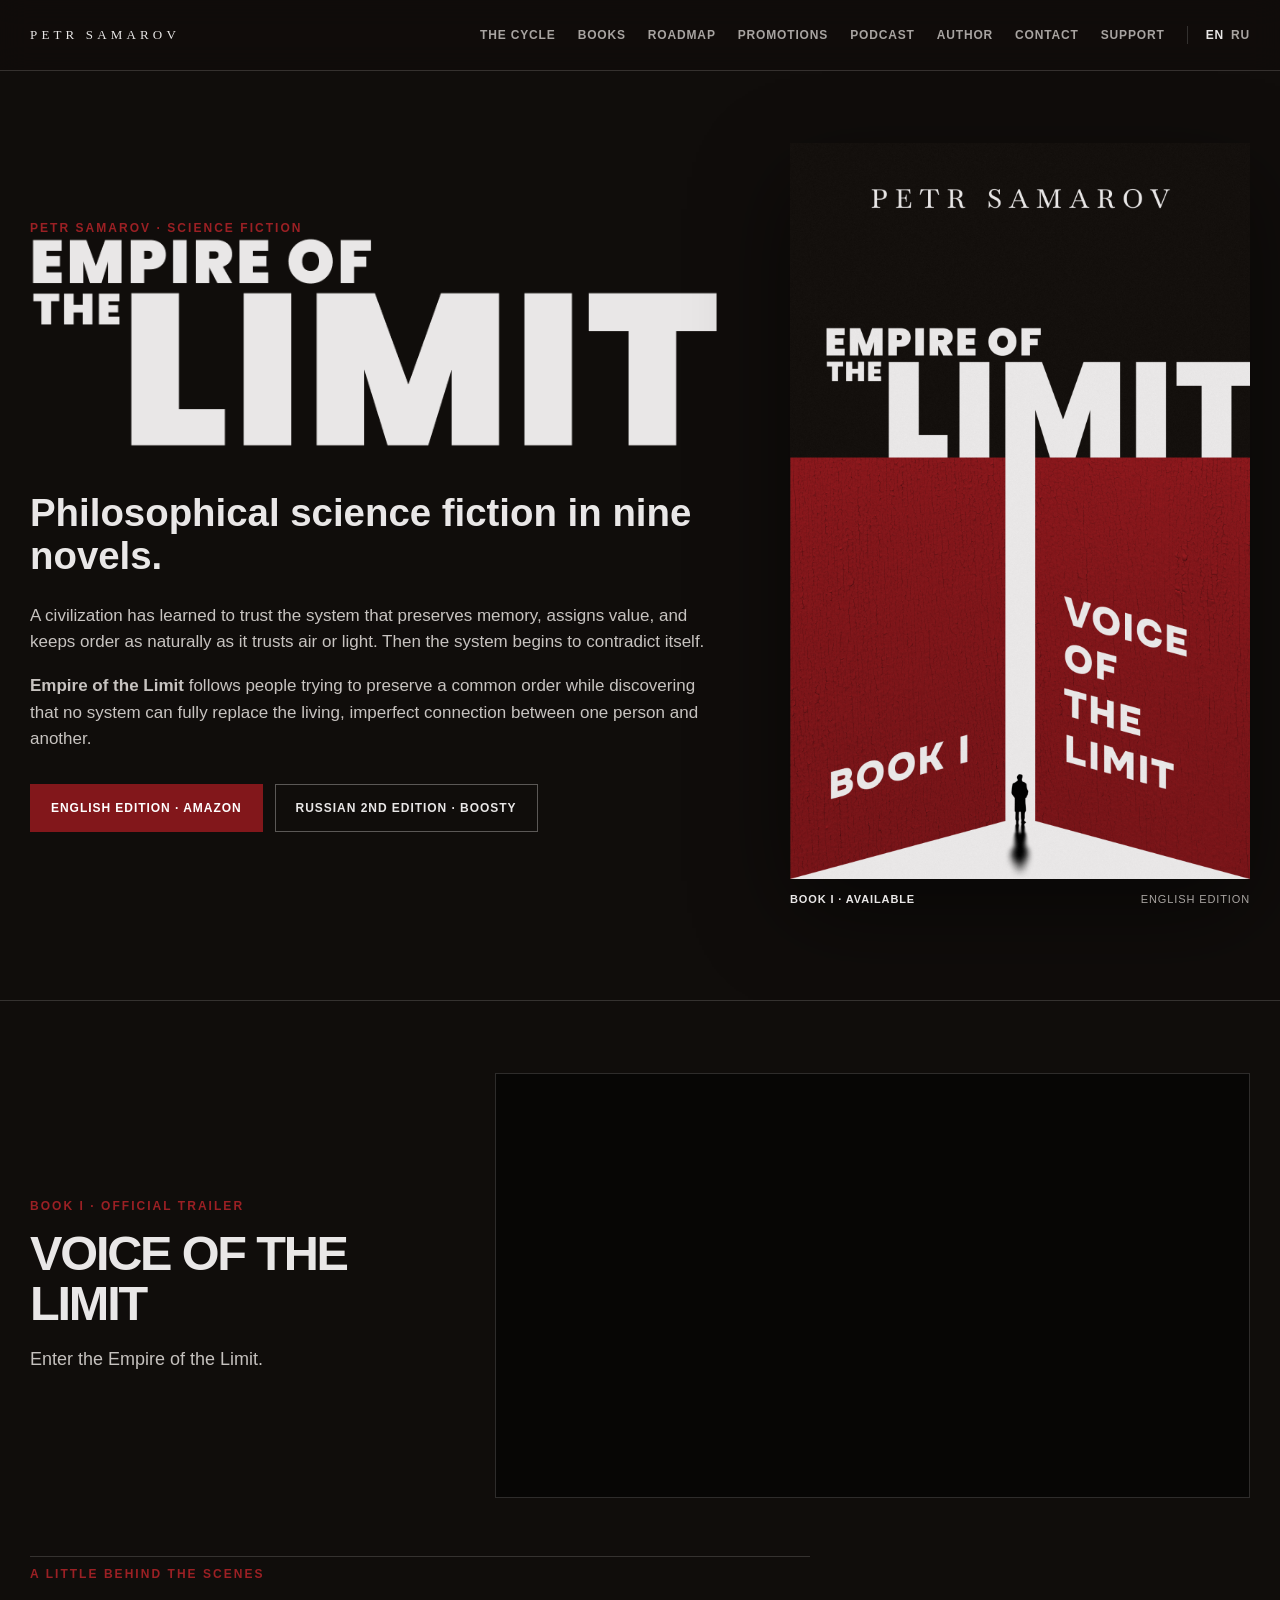
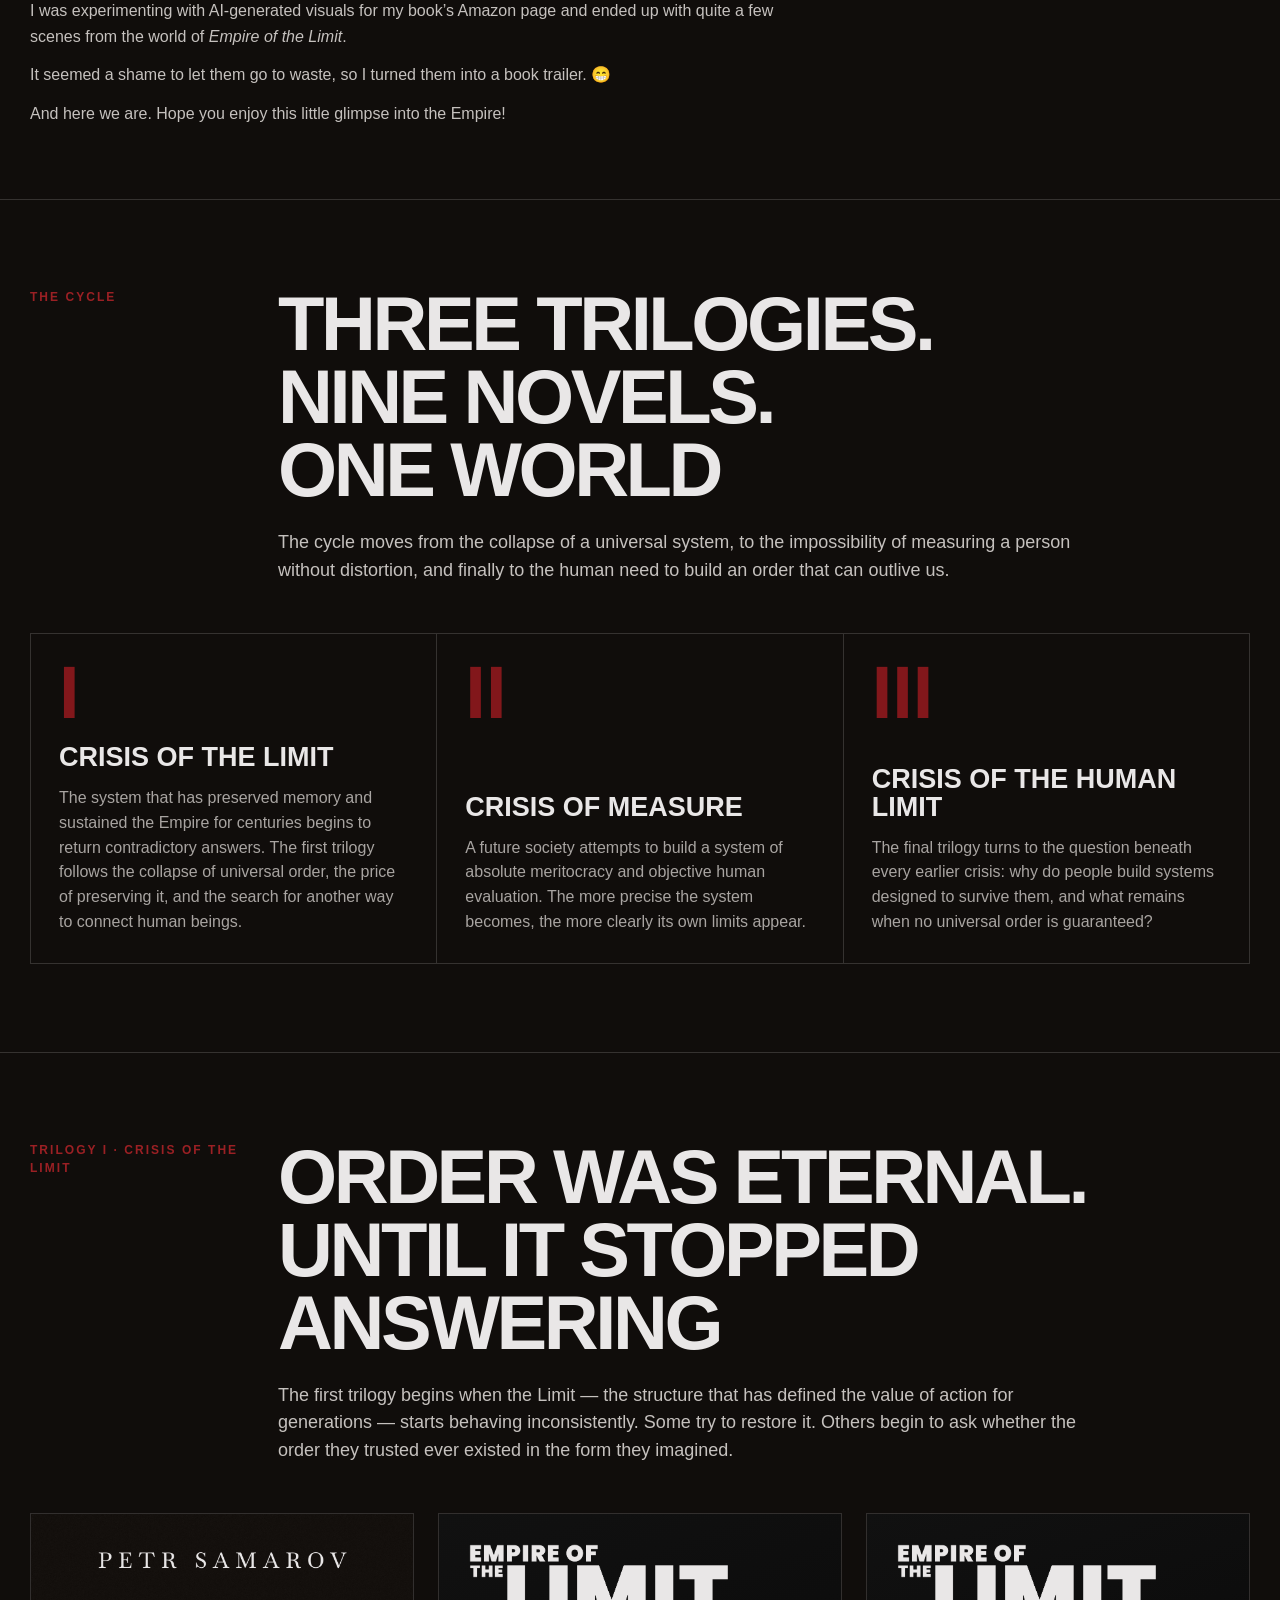
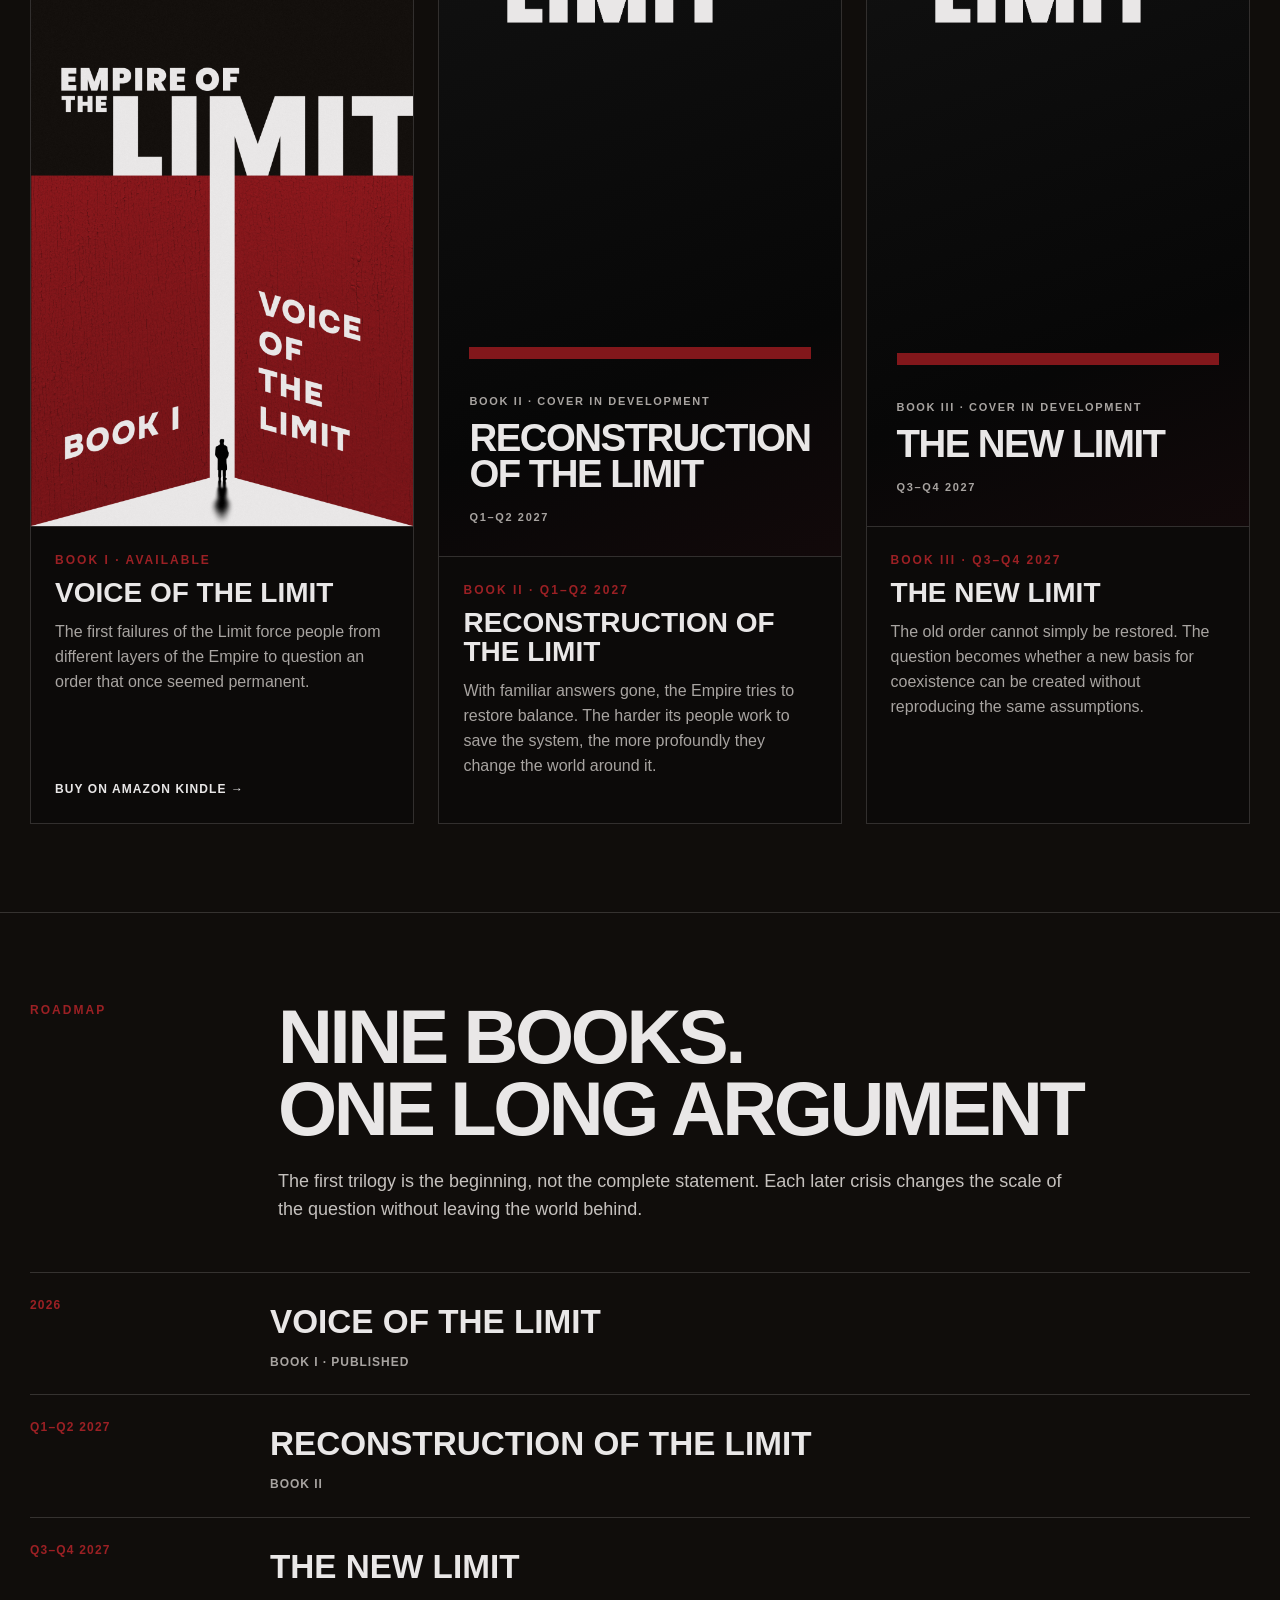
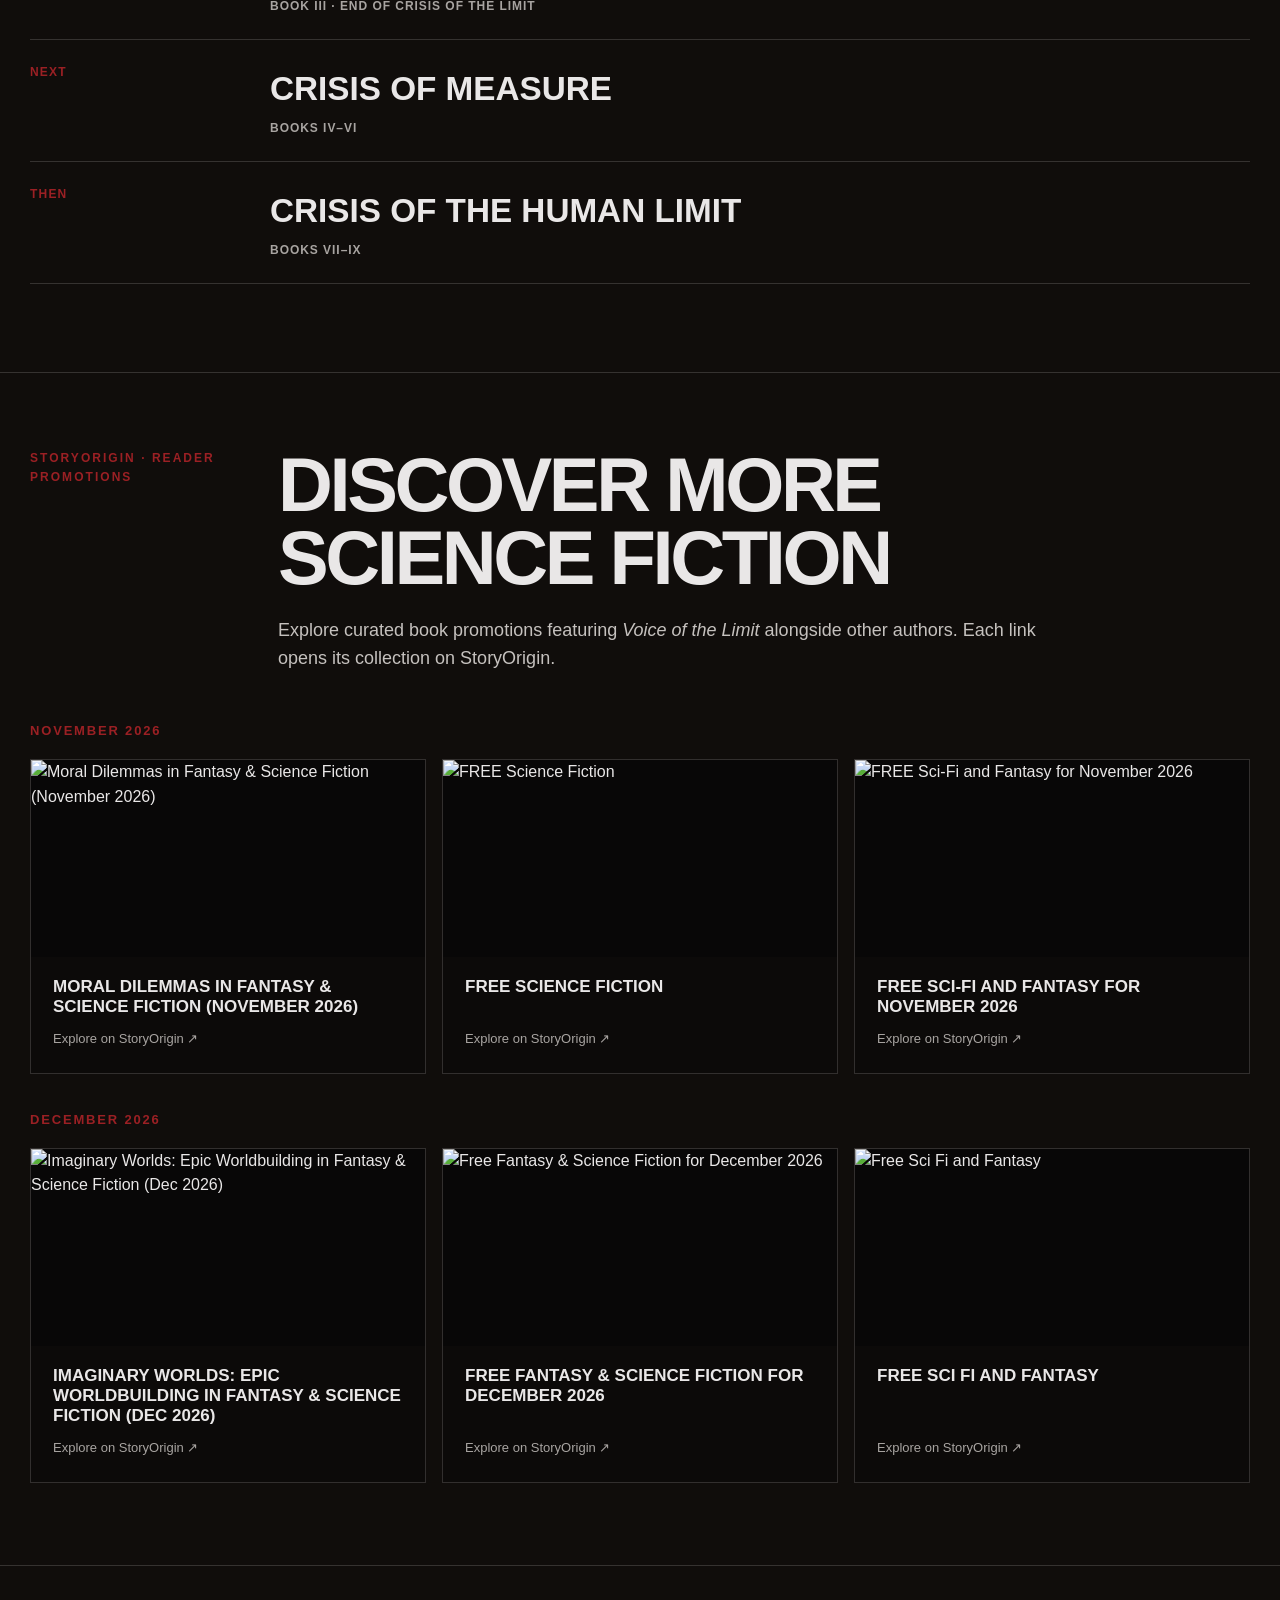
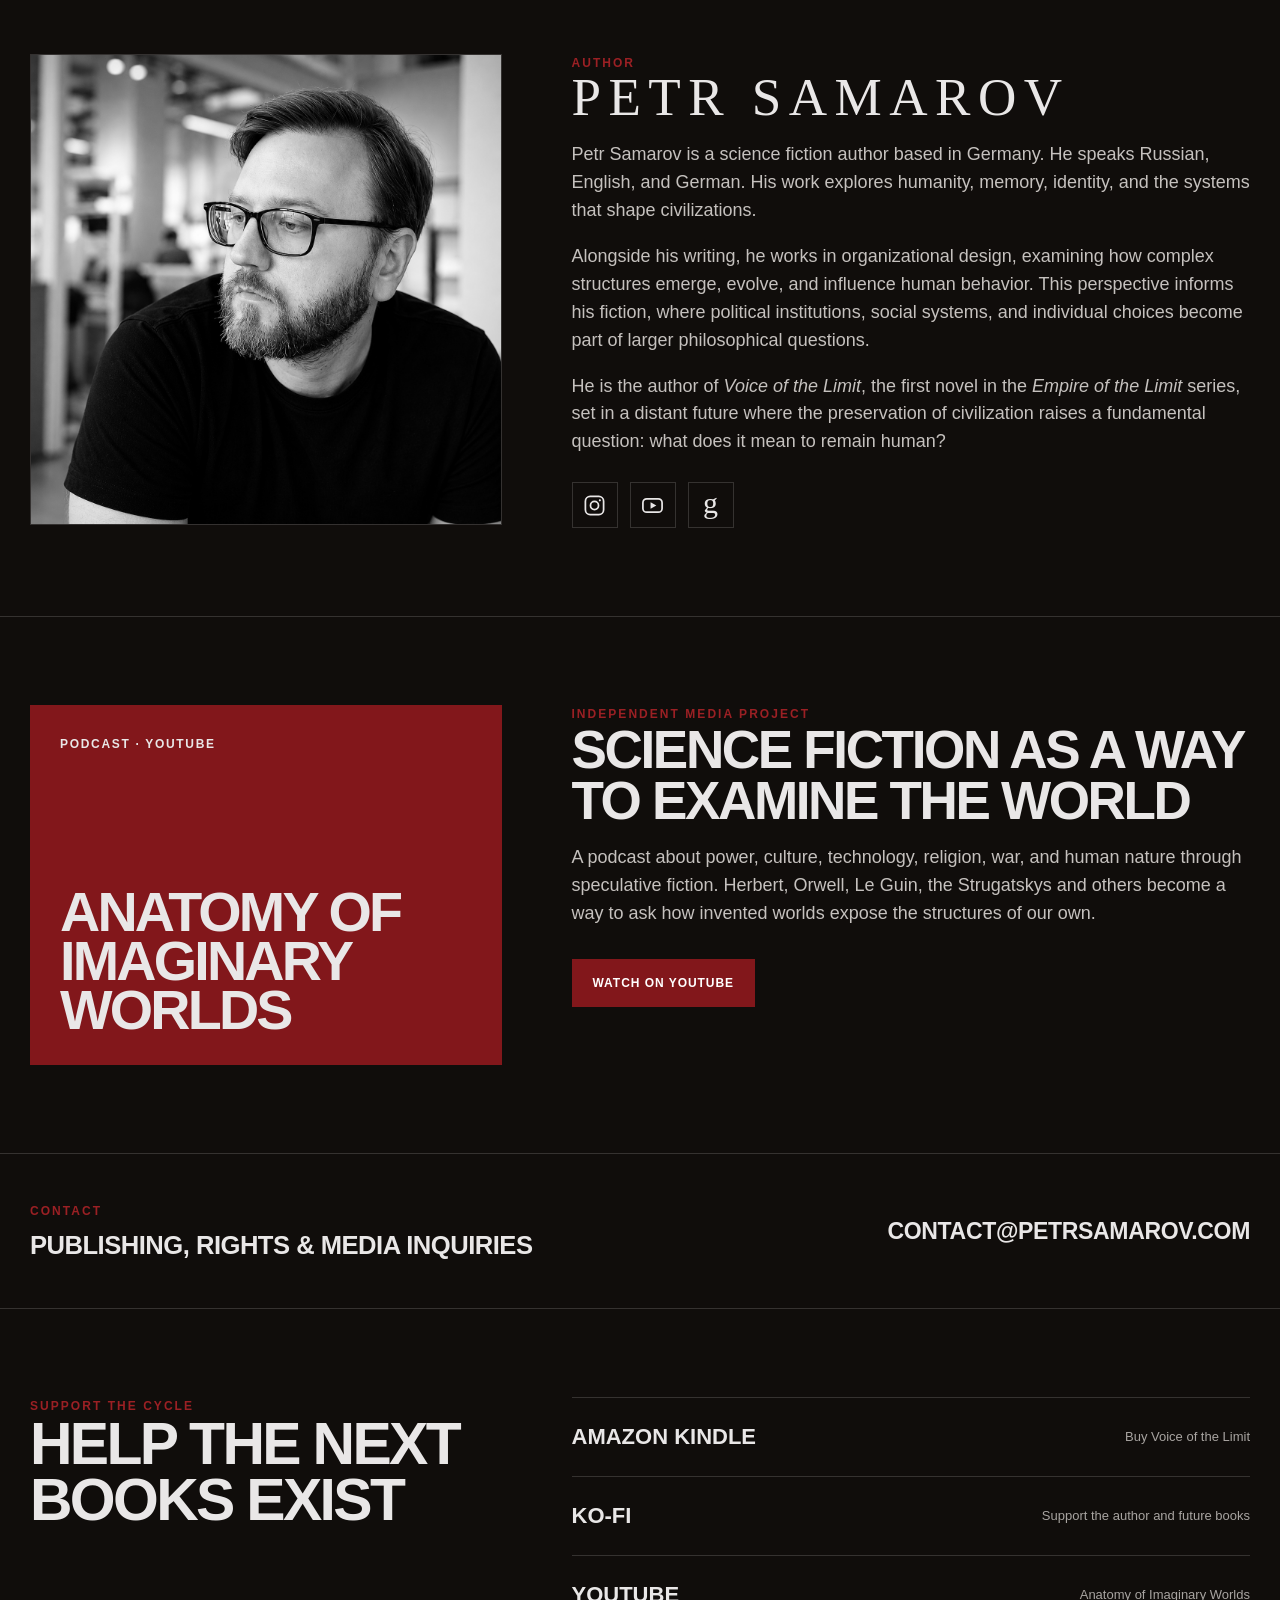
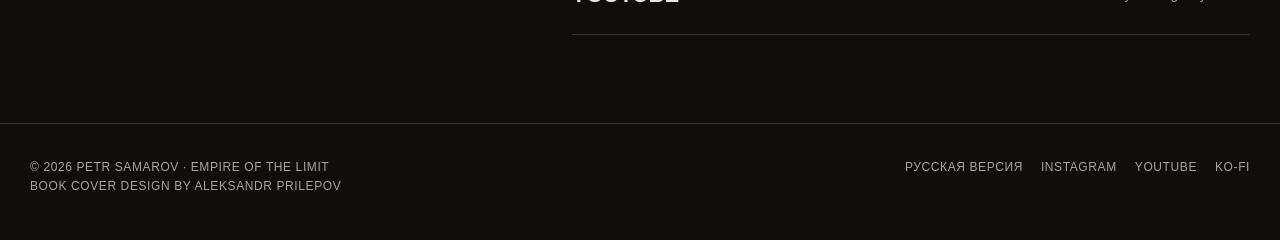
==== petrsamarov_landing/index.html @ 5d226bce "Update Book II and III publication windows for 2027" ====
<!doctype html>
<html lang="en">
<head>
  <meta charset="utf-8">
  <meta name="viewport" content="width=device-width, initial-scale=1">

  <title>Empire of the Limit — Philosophical Science Fiction by Petr Samarov</title>

  <meta
    name="description"
    content="Empire of the Limit is a nine-novel philosophical science fiction cycle by Petr Samarov about memory, power, value, human limits, and the search for order."
  >

  <link rel="canonical" href="https://petrsamarov.com/">
  <link rel="alternate" hreflang="en" href="https://petrsamarov.com/">
  <link rel="alternate" hreflang="ru" href="https://petrsamarov.com/ru/">
  <link rel="alternate" hreflang="x-default" href="https://petrsamarov.com/">

  <meta property="og:type" content="website">
  <meta property="og:title" content="Empire of the Limit — Petr Samarov">
  <meta
    property="og:description"
    content="Three trilogies. Nine novels. A philosophical science fiction cycle about the systems people build to give the world order."
  >
  <meta property="og:url" content="https://petrsamarov.com/">
  <meta
    property="og:image"
    content="https://petrsamarov.com/assets/cover-book-1-en.png"
  >

  <meta name="twitter:card" content="summary_large_image">

  <link rel="icon" href="assets/favicon.ico" sizes="any">
  <link rel="icon" type="image/png" href="assets/favicon-32.png" sizes="32x32">
  <link rel="apple-touch-icon" href="assets/apple-touch-icon.png">
  <link rel="manifest" href="site.webmanifest">
  <link rel="stylesheet" href="assets/styles.css">

  <script type="application/ld+json">
  {
    "@context": "https://schema.org",
    "@type": "Person",
    "name": "Petr Samarov",
    "url": "https://petrsamarov.com/",
    "email": "mailto:contact@petrsamarov.com",
    "sameAs": [
      "https://www.youtube.com/@petrsamarov",
      "https://ko-fi.com/petrsamarov"
    ],
    "knowsAbout": [
      "science fiction",
      "philosophical fiction",
      "organizational systems"
    ]
  }
  </script>

  <!-- Vercel Web Analytics -->
  <script>
    window.va = window.va || function () {
      (window.vaq = window.vaq || []).push(arguments);
    };
  </script>
  <script defer src="/_vercel/insights/script.js"></script>
</head>

<body>

<header class="header">
  <div class="container nav">
    <a class="brand" href="/">Petr Samarov</a>

    <nav class="nav-links" aria-label="Main navigation">
      <a href="#cycle">The Cycle</a>
      <a href="#books">Books</a>
      <a href="#roadmap">Roadmap</a>
      <a href="#promotions">Promotions</a>
      <a href="#podcast">Podcast</a>
      <a href="#author">Author</a>
      <a href="#contact">Contact</a>
      <a href="#support">Support</a>

      <span class="lang">
        <a class="active" href="/">EN</a>
        <a href="/ru/">RU</a>
      </span>
    </nav>
  </div>
</header>

<main>

  <section class="hero">
    <div class="container hero-grid">

      <div>
        <div class="hero-kicker">Petr Samarov · Science Fiction</div>

        <div class="logo-lockup">
          <img src="assets/empire-logo.png" alt="Empire of the Limit">
        </div>

        <h1 class="visually-hidden">Empire of the Limit</h1>

        <p class="hero-title">
          Philosophical science fiction in nine novels.
        </p>

        <p class="hero-copy">
          A civilization has learned to trust the system that preserves memory,
          assigns value, and keeps order as naturally as it trusts air or light.
          Then the system begins to contradict itself.
        </p>

        <p class="hero-copy">
          <strong>Empire of the Limit</strong> follows people trying to preserve
          a common order while discovering that no system can fully replace the
          living, imperfect connection between one person and another.
        </p>

       <div class="actions">
  <a class="btn primary" href="https://a.co/d/0iqdMRZp" target="_blank" rel="noopener">
    English Edition · Amazon
  </a>
  <a class="btn" href="https://boosty.to/petr_samarov" target="_blank" rel="noopener">
    Russian 2nd Edition · Boosty
  </a>
</div>
</div>
      <div class="hero-cover">
        <img
          src="assets/cover-book-1-en.png"
          alt="Voice of the Limit — Book I cover"
        >

        <div class="cover-caption">
          <strong>Book I · Available</strong>
          <span>English edition</span>
        </div>
      </div>

    </div>
  </section>


  <section id="trailer" class="trailer-section" aria-labelledby="trailer-title">
    <div class="container trailer-layout">
      <div class="trailer-heading">
        <div class="eyebrow">Book I · Official Trailer</div>
        <h2 id="trailer-title">Voice of the Limit</h2>
        <p>Enter the Empire of the Limit.</p>
      </div>
      <div class="trailer-video">
        <iframe
          src="https://www.youtube-nocookie.com/embed/5f5Pu16Dd14"
          title="Voice of the Limit — Official Book Trailer"
          loading="lazy"
          referrerpolicy="strict-origin-when-cross-origin"
          allow="accelerometer; autoplay; clipboard-write; encrypted-media; gyroscope; picture-in-picture; web-share"
          allowfullscreen
        ></iframe>
      </div>
      <div class="trailer-note">
        <div class="eyebrow">A little behind the scenes</div>
        <p>I was experimenting with AI-generated visuals for my book’s Amazon page and ended up with quite a few scenes from the world of <em>Empire of the Limit</em>.</p>
        <p>It seemed a shame to let them go to waste, so I turned them into a book trailer. 😁</p>
        <p>And here we are. Hope you enjoy this little glimpse into the Empire!</p>
      </div>
    </div>
  </section>

  <section id="cycle">
    <div class="container">

      <div class="section-head">
        <div class="eyebrow">The Cycle</div>

        <div>
          <h2>
            Three trilogies.<br>
            Nine novels.<br>
            One world
          </h2>

          <p class="lead">
            The cycle moves from the collapse of a universal system, to the
            impossibility of measuring a person without distortion, and finally
            to the human need to build an order that can outlive us.
          </p>
        </div>
      </div>

      <div class="cycle-grid">

        <article class="cycle-card">
          <div class="cycle-number">I</div>
          <h3>Crisis of the Limit</h3>
          <p>
            The system that has preserved memory and sustained the Empire for
            centuries begins to return contradictory answers. The first trilogy
            follows the collapse of universal order, the price of preserving it,
            and the search for another way to connect human beings.
          </p>
        </article>

        <article class="cycle-card">
          <div class="cycle-number">II</div>
          <h3>Crisis of Measure</h3>
          <p>
            A future society attempts to build a system of absolute meritocracy
            and objective human evaluation. The more precise the system becomes,
            the more clearly its own limits appear.
          </p>
        </article>

        <article class="cycle-card">
          <div class="cycle-number">III</div>
          <h3>Crisis of the Human Limit</h3>
          <p>
            The final trilogy turns to the question beneath every earlier crisis:
            why do people build systems designed to survive them, and what
            remains when no universal order is guaranteed?
          </p>
        </article>

      </div>
    </div>
  </section>


  <section id="books">
    <div class="container">

      <div class="section-head">
        <div class="eyebrow">
          Trilogy I · Crisis of the Limit
        </div>

        <div>
          <h2>
            Order was eternal.<br>
            Until it stopped answering
          </h2>

          <p class="lead">
            The first trilogy begins when the Limit — the structure that has
            defined the value of action for generations — starts behaving
            inconsistently. Some try to restore it. Others begin to ask whether
            the order they trusted ever existed in the form they imagined.
          </p>
        </div>
      </div>

      <div class="books-grid">

        <article class="book-card">

          <div class="book-visual">
            <img
              src="assets/cover-book-1-en.png"
              alt="Voice of the Limit cover"
            >
          </div>

          <div class="book-info">
            <div class="book-meta">
              Book I · Available
            </div>

            <h3>Voice of the Limit</h3>

            <p>
              The first failures of the Limit force people from different layers
              of the Empire to question an order that once seemed permanent.
            </p>

            <a
              class="text-link"
              href="https://a.co/d/0iqdMRZp"
              target="_blank"
              rel="noopener"
            >
              Buy on Amazon Kindle →
            </a>
          </div>

        </article>


        <article class="book-card">

          <div class="book-visual">
            <div class="placeholder">

              <img
                class="placeholder-logo"
                src="assets/empire-logo.png"
                alt=""
              >

              <div class="placeholder-rule"></div>

              <small>
                Book II · Cover in development
              </small>

              <h3>
                Reconstruction of the Limit
              </h3>

              <small>
                Q1–Q2 2027
              </small>

            </div>
          </div>

          <div class="book-info">
            <div class="book-meta">
              Book II · Q1–Q2 2027
            </div>

            <h3>
              Reconstruction of the Limit
            </h3>

            <p>
              With familiar answers gone, the Empire tries to restore balance.
              The harder its people work to save the system, the more profoundly
              they change the world around it.
            </p>
          </div>

        </article>


        <article class="book-card">

          <div class="book-visual">
            <div class="placeholder">

              <img
                class="placeholder-logo"
                src="assets/empire-logo.png"
                alt=""
              >

              <div class="placeholder-rule"></div>

              <small>
                Book III · Cover in development
              </small>

              <h3>
                The New Limit
              </h3>

              <small>
                Q3–Q4 2027
              </small>

            </div>
          </div>

          <div class="book-info">
            <div class="book-meta">
              Book III · Q3–Q4 2027
            </div>

            <h3>
              The New Limit
            </h3>

            <p>
              The old order cannot simply be restored. The question becomes
              whether a new basis for coexistence can be created without
              reproducing the same assumptions.
            </p>
          </div>

        </article>

      </div>
    </div>
  </section>


  <section id="roadmap">
    <div class="container">

      <div class="section-head">
        <div class="eyebrow">Roadmap</div>

        <div>
          <h2>
            Nine books.<br>
            One long argument
          </h2>

          <p class="lead">
            The first trilogy is the beginning, not the complete statement.
            Each later crisis changes the scale of the question without leaving
            the world behind.
          </p>
        </div>
      </div>

      <div class="roadmap">

        <div class="road-row">
          <div class="road-year">2026</div>
          <div class="road-title">
            Voice of the Limit
            <span>Book I · Published</span>
          </div>
        </div>

        <div class="road-row">
          <div class="road-year">Q1–Q2 2027</div>
          <div class="road-title">
            Reconstruction of the Limit
            <span>Book II</span>
          </div>
        </div>

        <div class="road-row">
          <div class="road-year">Q3–Q4 2027</div>
          <div class="road-title">
            The New Limit
            <span>Book III · End of Crisis of the Limit</span>
          </div>
        </div>

        <div class="road-row">
          <div class="road-year">Next</div>
          <div class="road-title">
            Crisis of Measure
            <span>Books IV–VI</span>
          </div>
        </div>

        <div class="road-row">
          <div class="road-year">Then</div>
          <div class="road-title">
            Crisis of the Human Limit
            <span>Books VII–IX</span>
          </div>
        </div>

      </div>
    </div>
  </section>


  <section id="promotions" class="promotions-section" aria-labelledby="promotions-title">
    <div class="container">
      <div class="section-head">
        <div class="eyebrow">StoryOrigin · Reader promotions</div>
        <div>
          <h2 id="promotions-title">Discover more<br>science fiction</h2>
          <p class="lead">Explore curated book promotions featuring <em>Voice of the Limit</em> alongside other authors. Each link opens its collection on StoryOrigin.</p>
        </div>
      </div>
      <div class="promo-month">
        <h3>November 2026</h3>
        <div class="promo-grid">
          <a class="promo-card promo-card-with-image" href="https://storyoriginapp.com/to/0XBDAlv" target="_blank" rel="noopener noreferrer" aria-label="Explore Moral Dilemmas in Fantasy & Science Fiction (November 2026) on StoryOrigin">
            <img class="promo-banner" src="https://uploads.storyoriginapp.com/c/gphi/d9cd7a1b-a463-426b-8ac0-1d2a9a0b002e.jpg" alt="Moral Dilemmas in Fantasy &amp; Science Fiction (November 2026)" loading="lazy">
            <span class="promo-card-copy"><strong>Moral Dilemmas in Fantasy &amp; Science Fiction (November 2026)</strong><small>Explore on StoryOrigin ↗</small></span>
          </a>
          <a class="promo-card promo-card-with-image" href="https://storyoriginapp.com/to/zkI20x1" target="_blank" rel="noopener noreferrer" aria-label="Explore FREE Science Fiction on StoryOrigin">
            <img class="promo-banner" src="https://uploads.storyoriginapp.com/c/gphi/86b2c791-7cd0-4c80-94b3-a1b9888d8e05.jpg" alt="FREE Science Fiction" loading="lazy">
            <span class="promo-card-copy"><strong>FREE Science Fiction</strong><small>Explore on StoryOrigin ↗</small></span>
          </a>
          <a class="promo-card promo-card-with-image" href="https://storyoriginapp.com/to/HYTSWwM" target="_blank" rel="noopener noreferrer" aria-label="Explore FREE Sci-Fi and Fantasy for November 2026 on StoryOrigin">
            <img class="promo-banner" src="https://uploads.storyoriginapp.com/c/gphi/b47c5dbf-cc99-442f-b0cf-59bff8cbd119.jpg" alt="FREE Sci-Fi and Fantasy for November 2026" loading="lazy">
            <span class="promo-card-copy"><strong>FREE Sci-Fi and Fantasy for November 2026</strong><small>Explore on StoryOrigin ↗</small></span>
          </a>
        </div>
      </div>

      <div class="promo-month">
        <h3>December 2026</h3>
        <div class="promo-grid">
          <a class="promo-card promo-card-with-image" href="https://storyoriginapp.com/to/WBC0dC1" target="_blank" rel="noopener noreferrer" aria-label="Explore Imaginary Worlds: Epic Worldbuilding in Fantasy & Science Fiction (Dec 2026) on StoryOrigin">
            <img class="promo-banner" src="https://uploads.storyoriginapp.com/c/gphi/261e003c-bed0-4a8e-a5e0-d522b6c53a6d.jpg" alt="Imaginary Worlds: Epic Worldbuilding in Fantasy &amp; Science Fiction (Dec 2026)" loading="lazy">
            <span class="promo-card-copy"><strong>Imaginary Worlds: Epic Worldbuilding in Fantasy &amp; Science Fiction (Dec 2026)</strong><small>Explore on StoryOrigin ↗</small></span>
          </a>
          <a class="promo-card promo-card-with-image" href="https://storyoriginapp.com/to/7EF06zu" target="_blank" rel="noopener noreferrer" aria-label="Explore Free Fantasy & Science Fiction for December 2026 on StoryOrigin">
            <img class="promo-banner" src="https://uploads.storyoriginapp.com/c/gphi/af2f9d93-83d5-43a0-84f2-2b06b93cf41d.jpg" alt="Free Fantasy &amp; Science Fiction for December 2026" loading="lazy">
            <span class="promo-card-copy"><strong>Free Fantasy &amp; Science Fiction for December 2026</strong><small>Explore on StoryOrigin ↗</small></span>
          </a>
          <a class="promo-card promo-card-with-image" href="https://storyoriginapp.com/to/p7QPWPd" target="_blank" rel="noopener noreferrer" aria-label="Explore Free Sci Fi and Fantasy on StoryOrigin">
            <img class="promo-banner" src="https://uploads.storyoriginapp.com/c/gphi/878d7768-8bb9-44a8-a65a-71d5a663237c.jpg" alt="Free Sci Fi and Fantasy" loading="lazy">
            <span class="promo-card-copy"><strong>Free Sci Fi and Fantasy</strong><small>Explore on StoryOrigin ↗</small></span>
          </a>
        </div>
      </div>
    </div>
  </section>


  <section id="author">
    <div class="container author-grid">

      <img
        class="author-photo"
        src="assets/author-new.png"
        alt="Petr Samarov"
      >

      <div class="content-block">

        <div class="eyebrow">
          Author
        </div>

        <h2 class="author-name">
          Petr Samarov
        </h2>

        <p>
          Petr Samarov is a science fiction author based in Germany. He speaks
          Russian, English, and German. His work explores humanity, memory,
          identity, and the systems that shape civilizations.
        </p>

        <p>
          Alongside his writing, he works in organizational design, examining
          how complex structures emerge, evolve, and influence human behavior.
          This perspective informs his fiction, where political institutions,
          social systems, and individual choices become part of larger
          philosophical questions.
        </p>

        <p>
          He is the author of <em>Voice of the Limit</em>, the first novel in
          the <em>Empire of the Limit</em> series, set in a distant future where
          the preservation of civilization raises a fundamental question:
          what does it mean to remain human?
        </p>


        <div class="author-social" aria-label="Author social profiles">
          <a href="https://www.instagram.com/washoutmymind/" target="_blank" rel="noopener noreferrer" aria-label="Instagram — washoutmymind" title="Instagram"><svg viewBox="0 0 24 24" aria-hidden="true" focusable="false"><rect x="2.5" y="2.5" width="19" height="19" rx="5"/><circle cx="12" cy="12" r="4.2"/><circle class="social-dot" cx="17.6" cy="6.6" r="1.1"/></svg></a>
          <a href="https://www.youtube.com/@petrsamarov" target="_blank" rel="noopener noreferrer" aria-label="YouTube — Petr Samarov" title="YouTube"><svg viewBox="0 0 24 24" aria-hidden="true" focusable="false"><rect x="2" y="5" width="20" height="14" rx="4"/><path class="social-play" d="M10 8.5 16 12l-6 3.5z"/></svg></a>
          <a href="https://www.goodreads.com/author/show/72462207.Petr_Samarov" target="_blank" rel="noopener noreferrer" aria-label="Goodreads — Petr Samarov" title="Goodreads"><span class="goodreads-mark" aria-hidden="true">g</span></a>
        </div>
      </div>
    </div>
  </section>


    <section id="podcast">
    <div class="container podcast-layout">

      <div class="poster-block">
        <div class="mini">
          Podcast · YouTube
        </div>

        <div class="big">
          Anatomy of<br>
          Imaginary<br>
          Worlds
        </div>
      </div>

      <div class="content-block">

        <div class="eyebrow">
          Independent media project
        </div>

        <h2>
          Science fiction as a way to examine the world
        </h2>

        <p>
          A podcast about power, culture, technology, religion, war, and human
          nature through speculative fiction. Herbert, Orwell, Le Guin, the
          Strugatskys and others become a way to ask how invented worlds expose
          the structures of our own.
        </p>

        <div class="actions">
          <a
            class="btn primary"
            href="https://www.youtube.com/@petrsamarov"
            target="_blank"
            rel="noopener"
          >
            Watch on YouTube
          </a>
        </div>

      </div>
    </div>
  </section>


  <section id="contact" class="contact-strip">
    <div class="container contact-strip-inner">

      <div class="contact-strip-copy">
        <div class="eyebrow">
          Contact
        </div>

        <div class="contact-strip-title">
          Publishing, rights &amp; media inquiries
        </div>
      </div>

      <a
        class="contact-strip-email"
        href="mailto:contact@petrsamarov.com"
      >
        contact@petrsamarov.com
      </a>

    </div>
  </section>


  <section id="support">
    <div class="container support-grid">

      <div>
        <div class="eyebrow">
          Support the Cycle
        </div>

        <h2>
          Help the next books exist
        </h2>
      </div>

      <div class="support-list">

        <a
          class="support-link"
          href="https://a.co/d/0iqdMRZp"
          target="_blank"
          rel="noopener"
        >
          <strong>Amazon Kindle</strong>
          <span>Buy Voice of the Limit</span>
        </a>

        <a
          class="support-link"
          href="https://ko-fi.com/petrsamarov"
          target="_blank"
          rel="noopener"
        >
          <strong>Ko-fi</strong>
          <span>Support the author and future books</span>
        </a>

        <a
          class="support-link"
          href="https://www.youtube.com/@petrsamarov"
          target="_blank"
          rel="noopener"
        >
          <strong>YouTube</strong>
          <span>Anatomy of Imaginary Worlds</span>
        </a>

      </div>
    </div>
  </section>

</main>


<footer class="footer">
  <div class="container footer-inner">

    <div>
      <div>
        © 2026 Petr Samarov · Empire of the Limit
      </div>

      <div class="cover-credit">
        Book cover design by
        <a
          href="https://linktr.ee/rivaisempai"
          target="_blank"
          rel="noopener"
        >
          Aleksandr Prilepov
        </a>
      </div>
    </div>

    <div class="footer-links">

      <a href="/ru/">
        Русская версия
      </a>

      <a
        href="https://www.instagram.com/washoutmymind/"
        target="_blank"
        rel="noopener noreferrer"
      >
        Instagram
      </a>

      <a
        href="https://www.youtube.com/@petrsamarov"
        target="_blank"
        rel="noopener"
      >
        YouTube
      </a>

      <a
        href="https://ko-fi.com/petrsamarov"
        target="_blank"
        rel="noopener"
      >
        Ko-fi
      </a>

    </div>

  </div>
</footer>

</body>
</html>
---- petrsamarov_landing/assets/styles.css ----
:root{
  --bg:#100d0b;
  --bg-deep:#070605;
  --paper:#e9e7e7;
  --muted:#a8a4a1;
  --red:#82171b;
  --red-bright:#9b2024;
  --line:rgba(233,231,231,.17);
  --line-strong:rgba(233,231,231,.34);
  --max:1220px;
  --sans:Arial,"Helvetica Neue",Helvetica,sans-serif;
  --serif:Georgia,"Times New Roman",serif;
}
*{box-sizing:border-box}
html{scroll-behavior:smooth;background:var(--bg-deep)}
body{margin:0;background:var(--bg);color:var(--paper);font-family:var(--sans);line-height:1.55;-webkit-font-smoothing:antialiased}
body::before{content:"";position:fixed;inset:0;pointer-events:none;opacity:.18;background-image:radial-gradient(rgba(255,255,255,.08) .65px,transparent .65px);background-size:4px 4px;mix-blend-mode:soft-light}
a{color:inherit}
img{max-width:100%}
.container{width:min(var(--max),calc(100% - 48px));margin:0 auto}
.visually-hidden{position:absolute!important;width:1px;height:1px;padding:0;margin:-1px;overflow:hidden;clip:rect(0,0,0,0);white-space:nowrap;border:0}
.header{position:sticky;top:0;z-index:20;background:rgba(16,13,11,.88);backdrop-filter:blur(14px);border-bottom:1px solid var(--line)}
.nav{min-height:70px;display:flex;align-items:center;justify-content:space-between;gap:24px}
.brand{font-family:var(--serif);font-size:13px;letter-spacing:.32em;text-transform:uppercase;text-decoration:none;white-space:nowrap}
.nav-links{display:flex;align-items:center;justify-content:flex-end;gap:22px;font-size:12px;font-weight:800;letter-spacing:.07em;text-transform:uppercase}
.nav-links a{text-decoration:none;color:var(--muted);transition:color .18s ease}
.nav-links a:hover{color:var(--paper)}
.lang{display:flex;gap:7px;padding-left:18px;border-left:1px solid var(--line)}
.lang a.active{color:var(--paper)}
.hero{padding:72px 0 92px;border-bottom:1px solid var(--line);overflow:hidden}
.hero-grid{display:grid;grid-template-columns:minmax(0,1.08fr) minmax(310px,.72fr);gap:70px;align-items:center}
.logo-lockup{max-width:760px;margin-bottom:34px}
.logo-lockup img{display:block;width:100%;height:auto}
.hero-kicker,.eyebrow,.book-meta{font-size:12px;font-weight:900;letter-spacing:.17em;text-transform:uppercase}
.hero-kicker,.eyebrow{color:var(--red-bright)}
.hero h1{margin:0}
.hero-title{font-size:clamp(24px,3vw,42px);max-width:690px;line-height:1.12;margin:0 0 26px;font-weight:800}
.hero-copy{max-width:690px;color:#c7c3c0;font-size:17px;margin:0 0 18px}
.actions{display:flex;flex-wrap:wrap;gap:12px;margin-top:32px}
.btn{min-height:48px;display:inline-flex;align-items:center;justify-content:center;padding:12px 20px;border:1px solid var(--line-strong);text-decoration:none;font-size:12px;font-weight:900;letter-spacing:.08em;text-transform:uppercase;transition:.18s ease;background:transparent}
.btn:hover{transform:translateY(-2px);border-color:var(--paper)}
.btn.primary{background:var(--red);border-color:var(--red);color:#fff}
.btn.primary:hover{background:var(--red-bright);border-color:var(--red-bright)}
.hero-cover{position:relative}
.hero-cover img{display:block;width:100%;box-shadow:0 34px 90px rgba(0,0,0,.48)}
.cover-caption{display:flex;justify-content:space-between;gap:18px;padding-top:12px;font-size:11px;letter-spacing:.08em;text-transform:uppercase;color:var(--muted)}
.cover-caption strong{color:var(--paper)}
section{padding:88px 0;border-bottom:1px solid var(--line)}
.section-head{display:grid;grid-template-columns:210px minmax(0,1fr);gap:38px;margin-bottom:48px}
h2{font-size:clamp(38px,6vw,76px);line-height:.96;letter-spacing:-.045em;text-transform:uppercase;margin:0;font-weight:900;max-width:900px}
.lead{margin:22px 0 0;color:#c5c1be;font-size:18px;max-width:800px}
.cycle-grid{display:grid;grid-template-columns:repeat(3,1fr);border-top:1px solid var(--line);border-left:1px solid var(--line)}
.cycle-card{min-height:330px;padding:28px;border-right:1px solid var(--line);border-bottom:1px solid var(--line);display:flex;flex-direction:column}
.cycle-number{font-size:74px;font-weight:900;line-height:.85;color:var(--red)}
.cycle-card h3{font-size:27px;line-height:1.02;text-transform:uppercase;margin:auto 0 14px;font-weight:900}
.cycle-card p{color:var(--muted);margin:0}
.books-grid{display:grid;grid-template-columns:repeat(3,1fr);gap:24px;align-items:stretch}
.book-card{border:1px solid var(--line);background:#0c0a09;display:flex;flex-direction:column}
.book-visual{aspect-ratio:5/8;position:relative;overflow:hidden;background:#050505}
.book-visual>img{width:100%;height:100%;object-fit:cover;display:block}
.placeholder{height:100%;padding:30px;display:flex;flex-direction:column;background:linear-gradient(160deg,#111 0%,#070707 70%,#12090a 100%)}
.placeholder-logo{width:100%;max-width:260px;margin-bottom:24px;filter:none}
.placeholder-rule{height:12px;background:var(--red);width:100%;margin:auto 0 34px}
.placeholder small{color:var(--muted);font-size:11px;font-weight:900;letter-spacing:.15em;text-transform:uppercase}
.placeholder h3{font-size:clamp(28px,3vw,46px);line-height:.92;letter-spacing:-.04em;text-transform:uppercase;margin:10px 0 18px;font-weight:900}
.book-info{padding:24px;display:flex;flex-direction:column;flex:1;border-top:1px solid var(--line)}
.book-meta{color:var(--red-bright);margin-bottom:8px}
.book-info h3{font-size:28px;line-height:1.05;text-transform:uppercase;margin:0 0 13px;font-weight:900}
.book-info p{color:var(--muted);margin:0 0 20px}
.text-link{margin-top:auto;text-decoration:none;font-size:12px;font-weight:900;letter-spacing:.09em;text-transform:uppercase}
.text-link:hover{color:var(--red-bright)}
.roadmap{display:grid;grid-template-columns:240px 1fr;border-top:1px solid var(--line)}
.road-row{display:contents}
.road-year,.road-title{padding:23px 0;border-bottom:1px solid var(--line)}
.road-year{color:var(--red-bright);font-weight:900;font-size:12px;letter-spacing:.1em;text-transform:uppercase}
.road-title{font-size:clamp(21px,2.6vw,34px);font-weight:900;text-transform:uppercase}
.road-title span{display:block;color:var(--muted);font-size:12px;letter-spacing:.08em;margin-top:5px;font-weight:700}
.podcast-layout,.author-grid,.support-grid{display:grid;grid-template-columns:minmax(0,.82fr) minmax(0,1.18fr);gap:70px;align-items:start}
.poster-block{min-height:360px;background:var(--red);padding:30px;display:flex;flex-direction:column;justify-content:space-between}
.poster-block .mini{font-size:12px;font-weight:900;letter-spacing:.14em;text-transform:uppercase}
.poster-block .big{font-size:clamp(42px,6vw,76px);font-weight:900;line-height:.88;letter-spacing:-.05em;text-transform:uppercase}
.content-block h2{font-size:clamp(38px,5vw,65px)}
.content-block p{font-size:18px;color:#c5c1be;max-width:700px}
.author-photo{width:100%;display:block;filter:grayscale(1);border:1px solid var(--line)}
.author-name{font-family:var(--serif);font-weight:400!important;letter-spacing:.14em!important;text-transform:uppercase}
.support-list{border-top:1px solid var(--line)}
.support-link{display:grid;grid-template-columns:1fr auto;gap:24px;align-items:center;padding:22px 0;border-bottom:1px solid var(--line);text-decoration:none}
.support-link strong{font-size:22px;text-transform:uppercase}
.support-link span{color:var(--muted);font-size:13px;text-align:right}
.support-link:hover strong{color:var(--red-bright)}
.footer{padding:34px 0 44px;color:var(--muted);font-size:12px;letter-spacing:.05em;text-transform:uppercase}
.footer-inner{display:flex;justify-content:space-between;gap:24px;flex-wrap:wrap}
.footer-links{display:flex;gap:18px;flex-wrap:wrap}
.footer a{text-decoration:none}
.footer a:hover{color:var(--paper)}
@media(max-width:920px){
  .nav{align-items:flex-start;flex-direction:column;padding:18px 0}.nav-links{justify-content:flex-start;gap:14px}.lang{padding-left:0;border-left:0}
  .hero-grid,.podcast-layout,.author-grid,.support-grid{grid-template-columns:1fr}.hero-cover{max-width:430px}.hero{padding-top:50px}
  .section-head{grid-template-columns:1fr;gap:10px}.cycle-grid{grid-template-columns:1fr}.cycle-card{min-height:250px}.books-grid{grid-template-columns:1fr;max-width:620px}.book-visual{aspect-ratio:5/7.6}
}
@media(max-width:600px){
  .container{width:min(100% - 30px,var(--max))}.nav-links{font-size:10px}.hero{padding:42px 0 64px}.logo-lockup{margin-bottom:26px}.hero-title{font-size:25px}
  section{padding:62px 0}h2{font-size:42px}.roadmap{grid-template-columns:92px 1fr}.road-title{font-size:20px}.poster-block{min-height:300px}.support-link{grid-template-columns:1fr;gap:5px}.support-link span{text-align:left}.footer-inner{flex-direction:column}
}

/* Long display headings: keep typography inside their grid columns */
.podcast-layout > *, .support-grid > *, .author-grid > *{min-width:0}
.poster-block .big{font-size:clamp(38px,4.35vw,66px);overflow-wrap:normal;word-break:normal}
.content-block h2{font-size:clamp(36px,4.15vw,58px);overflow-wrap:normal;word-break:normal}
.support-grid h2{font-size:clamp(38px,4.6vw,64px);overflow-wrap:normal;word-break:normal}
html[lang="ru"] .poster-block .big{font-size:clamp(36px,4vw,60px);line-height:.9;letter-spacing:-.045em}
html[lang="ru"] .content-block h2{font-size:clamp(34px,3.8vw,54px);line-height:.96}
html[lang="ru"] .support-grid h2{font-size:clamp(36px,4vw,56px);line-height:.96}
@media(max-width:1100px) and (min-width:921px){
  .podcast-layout,.support-grid{gap:46px;grid-template-columns:minmax(0,.9fr) minmax(0,1.1fr)}
  .poster-block .big{font-size:clamp(36px,4.5vw,52px)}
  .content-block h2{font-size:clamp(34px,4.2vw,48px)}
  .support-grid h2{font-size:clamp(36px,4.5vw,52px)}
}
@media(max-width:600px){
  .poster-block .big,html[lang="ru"] .poster-block .big{font-size:clamp(38px,12vw,58px)}
  .content-block h2,html[lang="ru"] .content-block h2,.support-grid h2,html[lang="ru"] .support-grid h2{font-size:clamp(36px,11vw,48px)}
}

/* RU podcast poster: keep the long word on one line without hyphenation */
html[lang="ru"] .poster-block .big span{display:block}
html[lang="ru"] .poster-block .big .long-word{font-size:.78em;letter-spacing:-.06em}

/* Compact contact section */

.contact-strip{
  padding:48px 0;
}

.contact-strip-inner{
  display:grid;
  grid-template-columns:minmax(0,1fr) auto;
  gap:64px;
  align-items:center;
}

.contact-strip-copy{
  min-width:0;
}

.contact-strip-copy .eyebrow{
  margin-bottom:10px;
}

.contact-strip-title{
  font-size:clamp(20px,2vw,28px);
  line-height:1.15;
  font-weight:900;
  letter-spacing:-.02em;
  text-transform:uppercase;
  max-width:620px;
}

.contact-strip-email{
  font-size:clamp(18px,1.8vw,25px);
  line-height:1.1;
  font-weight:900;
  letter-spacing:-.015em;
  text-decoration:none;
  text-transform:uppercase;
  white-space:nowrap;
  transition:color .18s ease;
}

.contact-strip-email:hover{
  color:var(--red-bright);
}

html[lang="ru"] .contact-strip-title{
  font-size:clamp(19px,1.8vw,26px);
  letter-spacing:-.025em;
}

@media(max-width:920px){
  .contact-strip-inner{
    grid-template-columns:1fr;
    gap:22px;
  }

  .contact-strip-email{
    justify-self:start;
  }
}

@media(max-width:600px){
  .contact-strip{
    padding:38px 0;
  }

  .contact-strip-title{
    font-size:21px;
  }

  html[lang="ru"] .contact-strip-title{
    font-size:20px;
  }

  .contact-strip-email{
    font-size:18px;
    white-space:normal;
    overflow-wrap:anywhere;
  }
}

/* English book trailer */
.trailer-section{padding:72px 0}
.trailer-layout{display:grid;grid-template-columns:minmax(0,.7fr) minmax(0,1.3fr);gap:58px;align-items:center}
.trailer-heading{min-width:0}
.trailer-heading h2{font-size:clamp(32px,3.8vw,56px);line-height:1.02;margin:14px 0 18px}
.trailer-heading p{font-size:18px;color:#c5c1be;margin:0}
.trailer-video{aspect-ratio:16/9;background:#070605;border:1px solid var(--line);overflow:hidden}
.trailer-video iframe{display:block;width:100%;height:100%;border:0}
@media(max-width:920px){.trailer-layout{grid-template-columns:1fr;gap:28px}}
@media(max-width:600px){.trailer-section{padding:52px 0}.trailer-heading h2{font-size:36px}}


/* English StoryOrigin promotions */
.promotions-section{padding-top:76px;padding-bottom:82px}
.promo-month{margin-top:36px}
.promo-month h3{margin:0 0 18px;color:var(--red-bright);font-size:13px;font-weight:900;letter-spacing:.14em;text-transform:uppercase}
.promo-grid{display:grid;grid-template-columns:repeat(3,minmax(0,1fr));gap:16px}
.promo-card{display:flex;align-items:flex-start;gap:17px;min-height:154px;padding:24px;border:1px solid var(--line);background:#0c0a09;text-decoration:none;transition:border-color .18s ease,background .18s ease}
.promo-card:hover,.promo-card:focus-visible{border-color:var(--red-bright);background:#140d0d}
.promo-card-number{font-size:13px;font-weight:900;color:var(--red-bright)}
.promo-card-copy{display:flex;flex:1;flex-direction:column;gap:12px;min-width:0}
.promo-card-copy strong{font-size:20px;line-height:1.1;text-transform:uppercase}
.promo-card-copy small{color:var(--muted);font-size:13px;line-height:1.45}
.promo-card-arrow{font-size:22px;line-height:1;color:var(--red-bright)}
@media(max-width:920px){.promo-grid{grid-template-columns:1fr 1fr}}
@media(max-width:600px){.promotions-section{padding:54px 0}.promo-grid{grid-template-columns:1fr}.promo-card{min-height:112px;padding:20px}.promo-month{margin-top:30px}}


/* StoryOrigin official promotion banners */
.promo-card-with-image{padding:0;min-height:0;display:flex;flex-direction:column;gap:0;overflow:hidden}
.promo-card-with-image .promo-banner{display:block;width:100%;height:auto;aspect-ratio:2/1;object-fit:contain;background:#080707}
.promo-card-with-image .promo-card-copy{padding:20px 22px 24px;flex:1}
.promo-card-with-image .promo-card-copy strong{font-size:17px;line-height:1.2}
.promo-card-with-image .promo-card-copy small{margin-top:auto}


/* Book trailer: author's behind-the-scenes note */
.trailer-note{grid-column:1/-1;max-width:780px;padding-top:8px;border-top:1px solid var(--line)}
.trailer-note .eyebrow{margin-bottom:14px}
.trailer-note p{margin:0 0 12px;color:#c5c1be;font-size:16px;line-height:1.65}
.trailer-note p:last-child{margin-bottom:0}


/* Author profile links */
.author-social{display:flex;align-items:center;gap:12px;margin-top:26px}
.author-social a{display:inline-flex;align-items:center;justify-content:center;width:46px;height:46px;border:1px solid var(--line);color:var(--paper);text-decoration:none;transition:color .18s ease,border-color .18s ease,background .18s ease}
.author-social a:hover,.author-social a:focus-visible{color:var(--red-bright);border-color:var(--red-bright);background:#140d0d}
.author-social svg{width:23px;height:23px;fill:none;stroke:currentColor;stroke-width:1.8;stroke-linejoin:round;stroke-linecap:round}
.author-social .social-dot{fill:currentColor;stroke:none}
.author-social .social-play{fill:currentColor;stroke:none}

/* Goodreads lettermark aligned with author social icons */
.author-social .goodreads-mark{display:block;font-family:Georgia,'Times New Roman',serif;font-size:30px;font-weight:400;line-height:1;transform:translateY(-2px)}
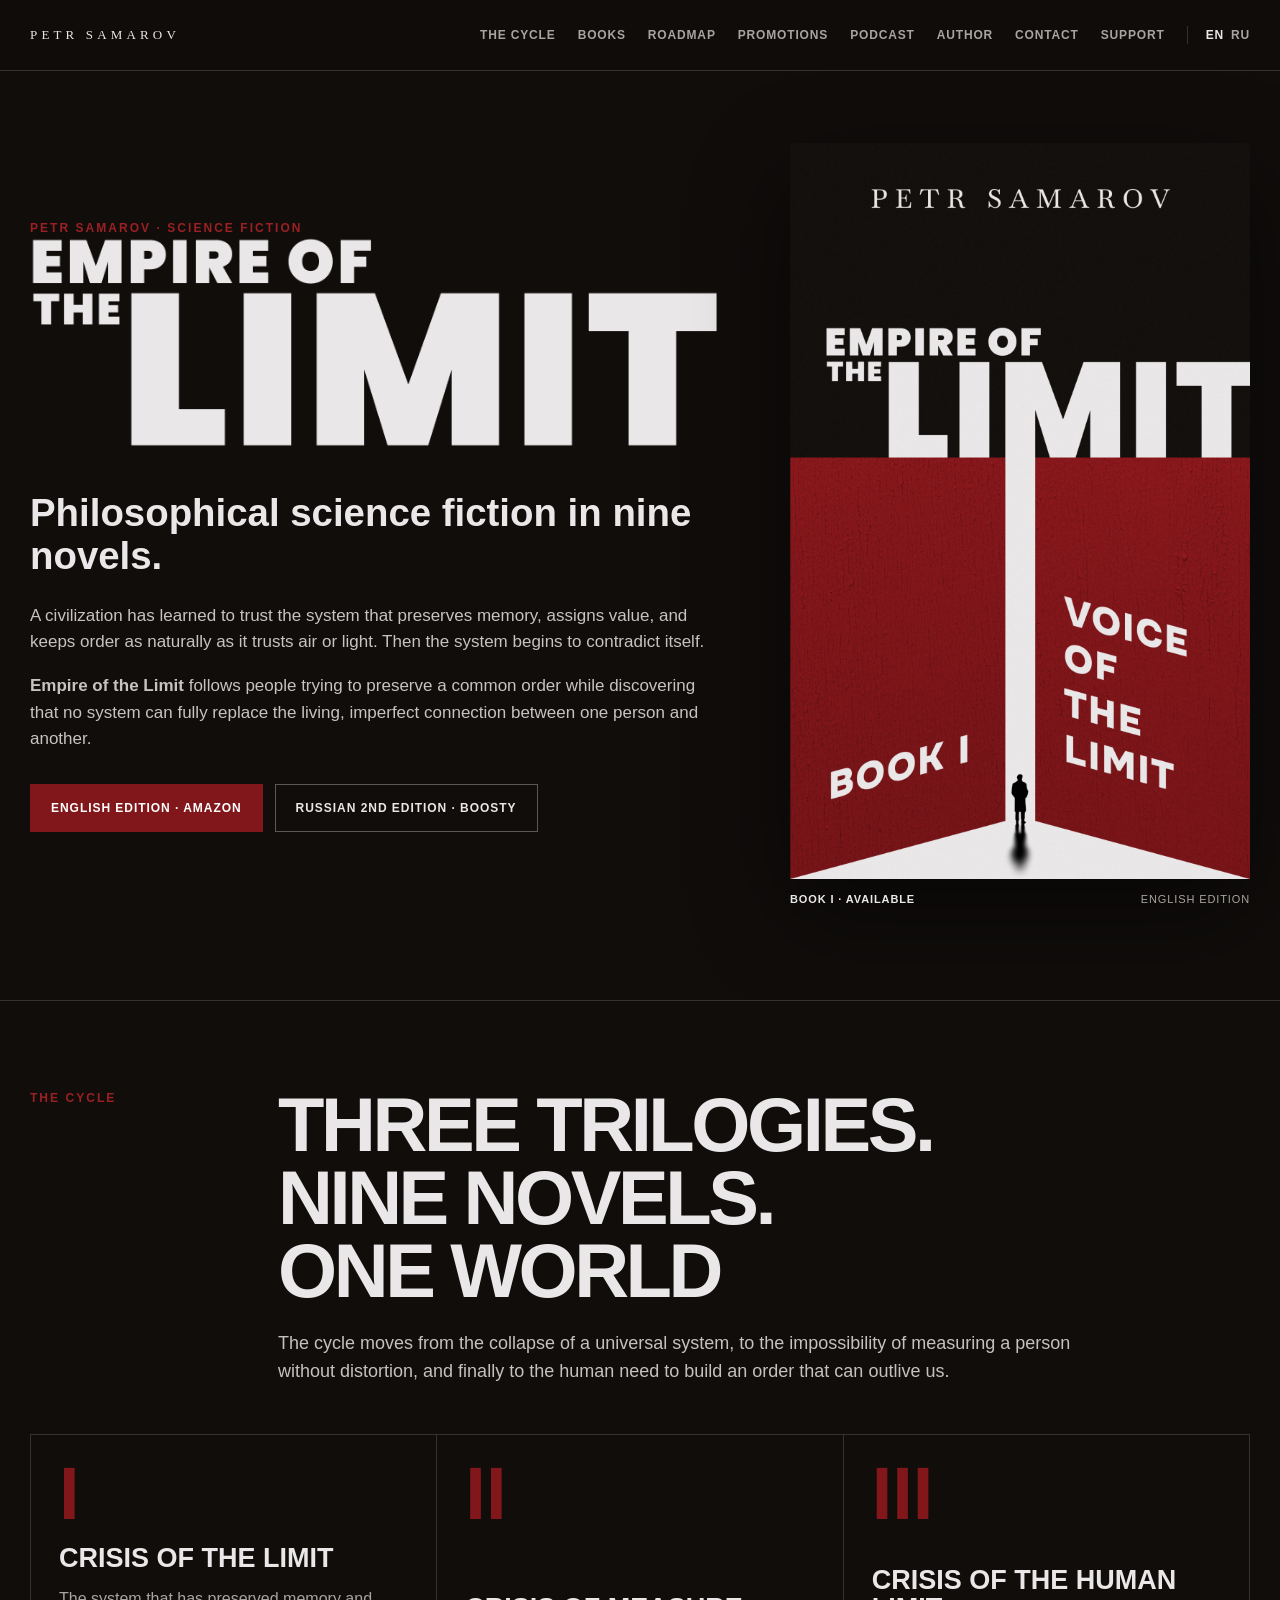
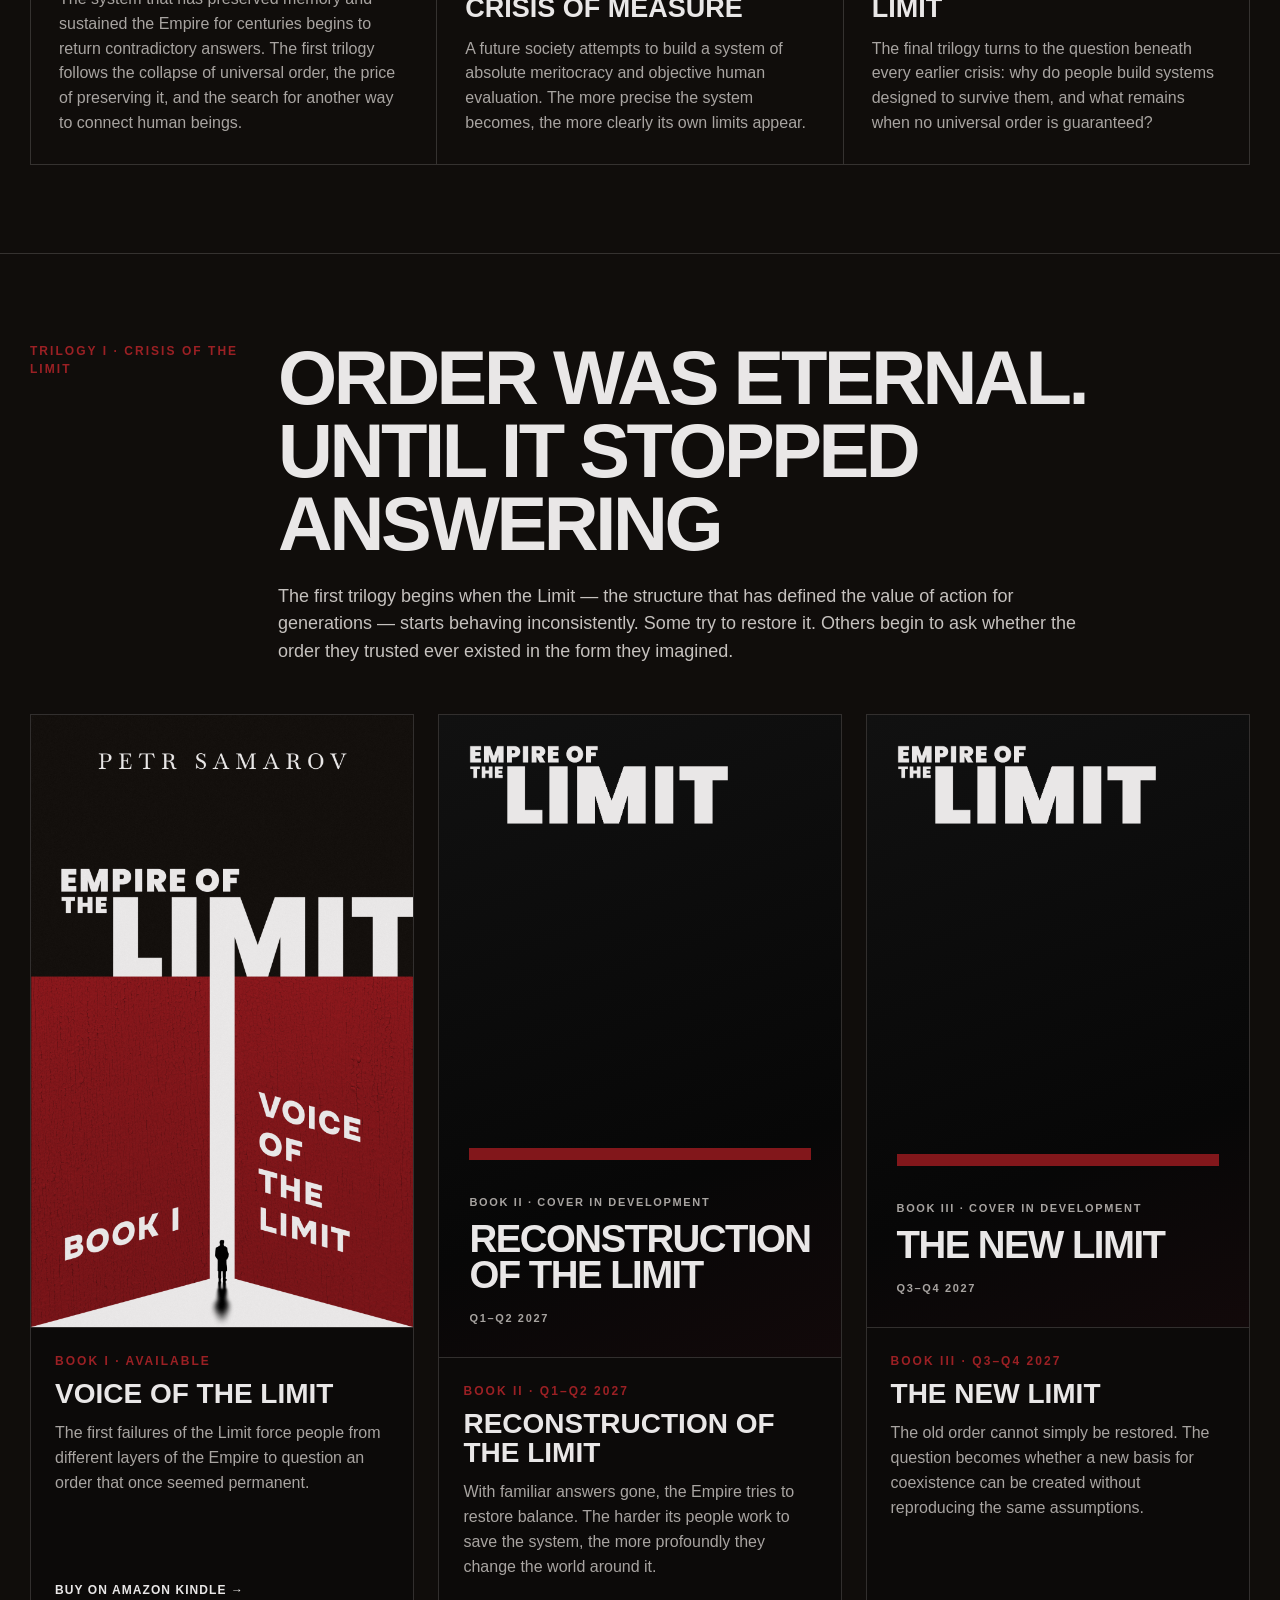
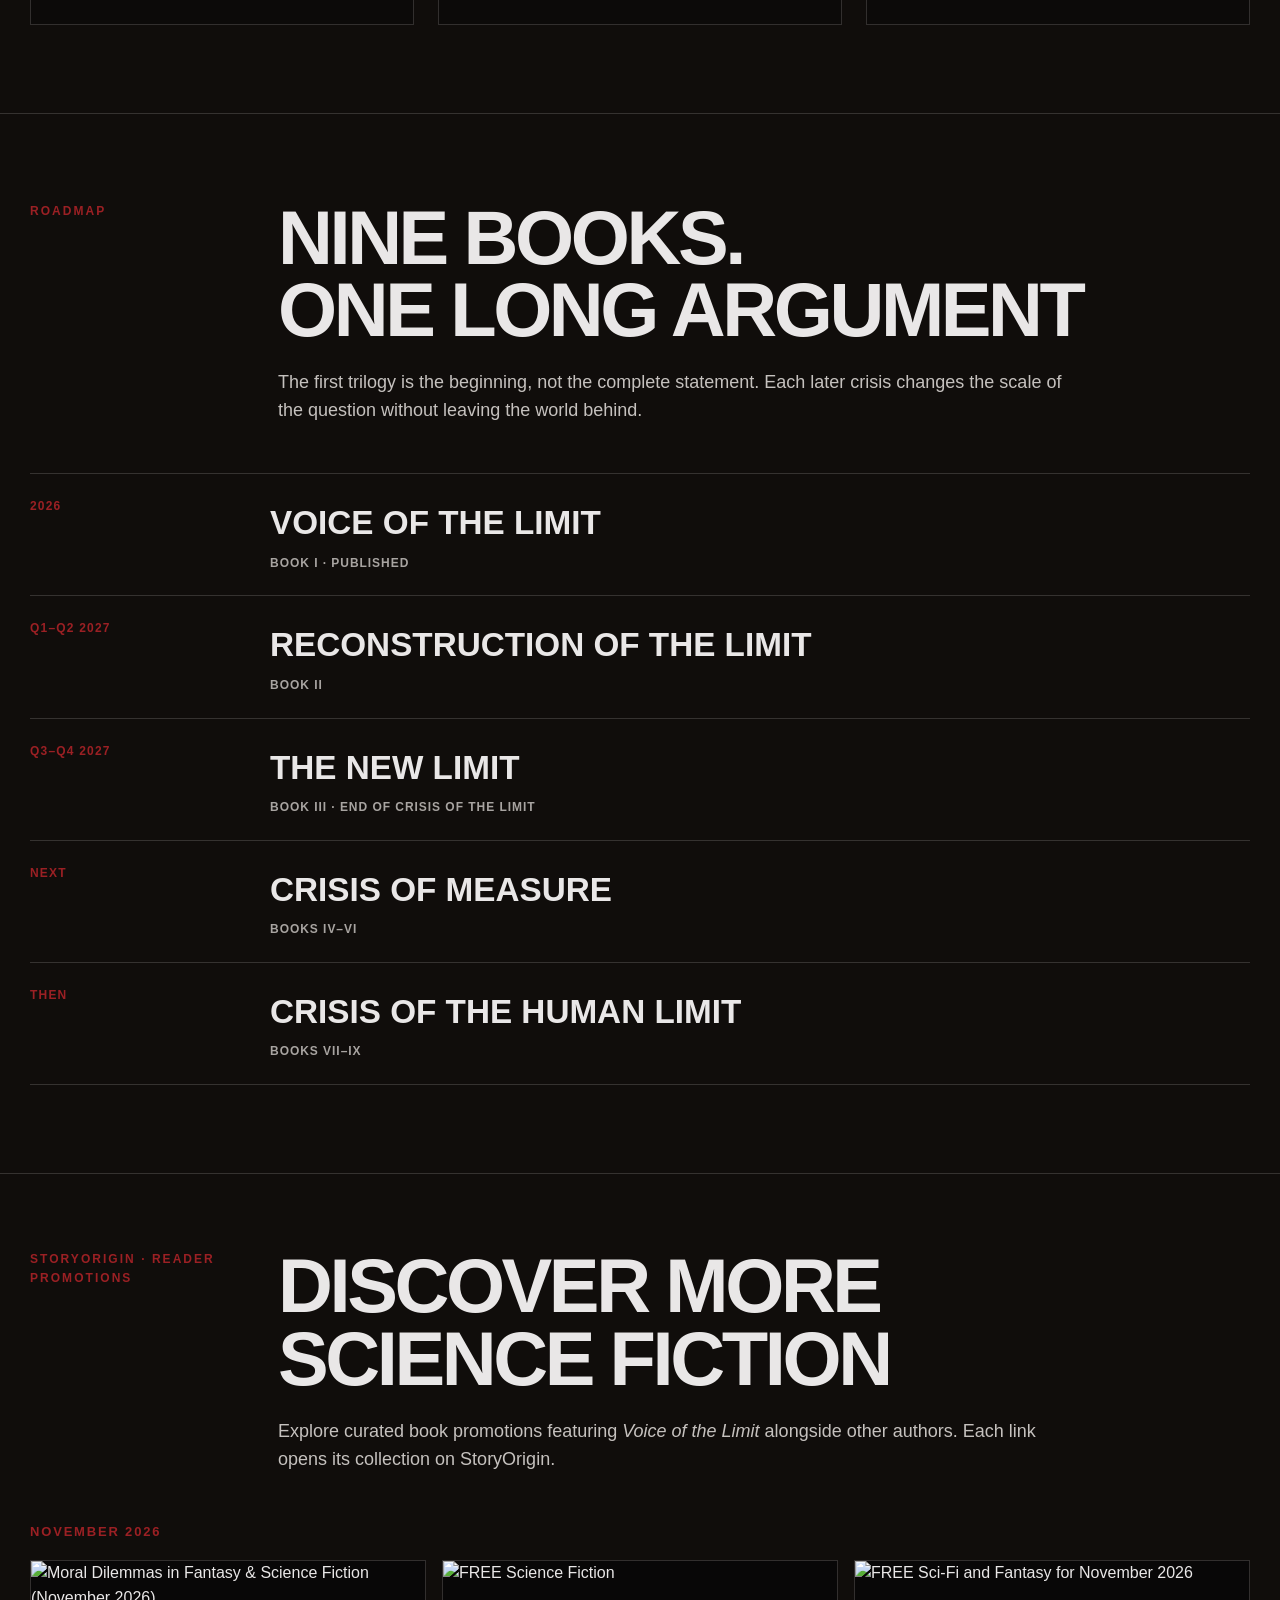
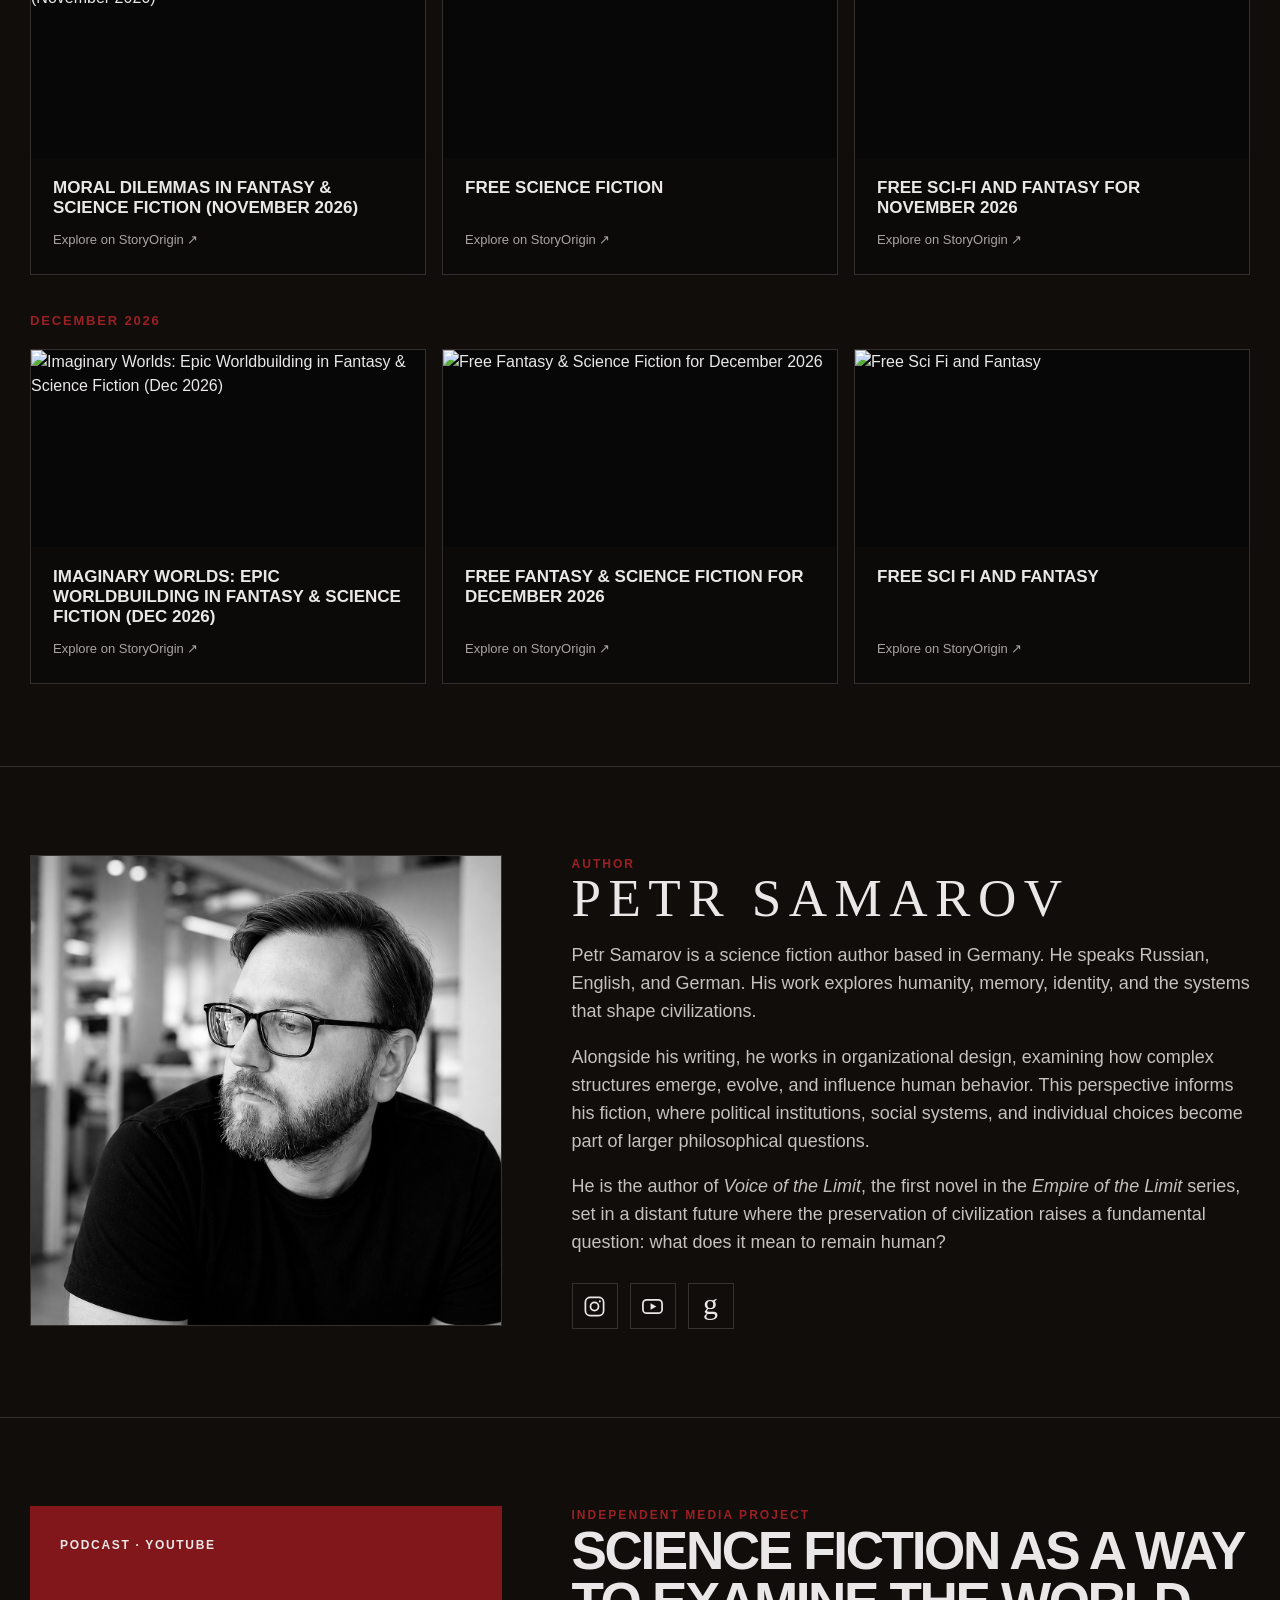
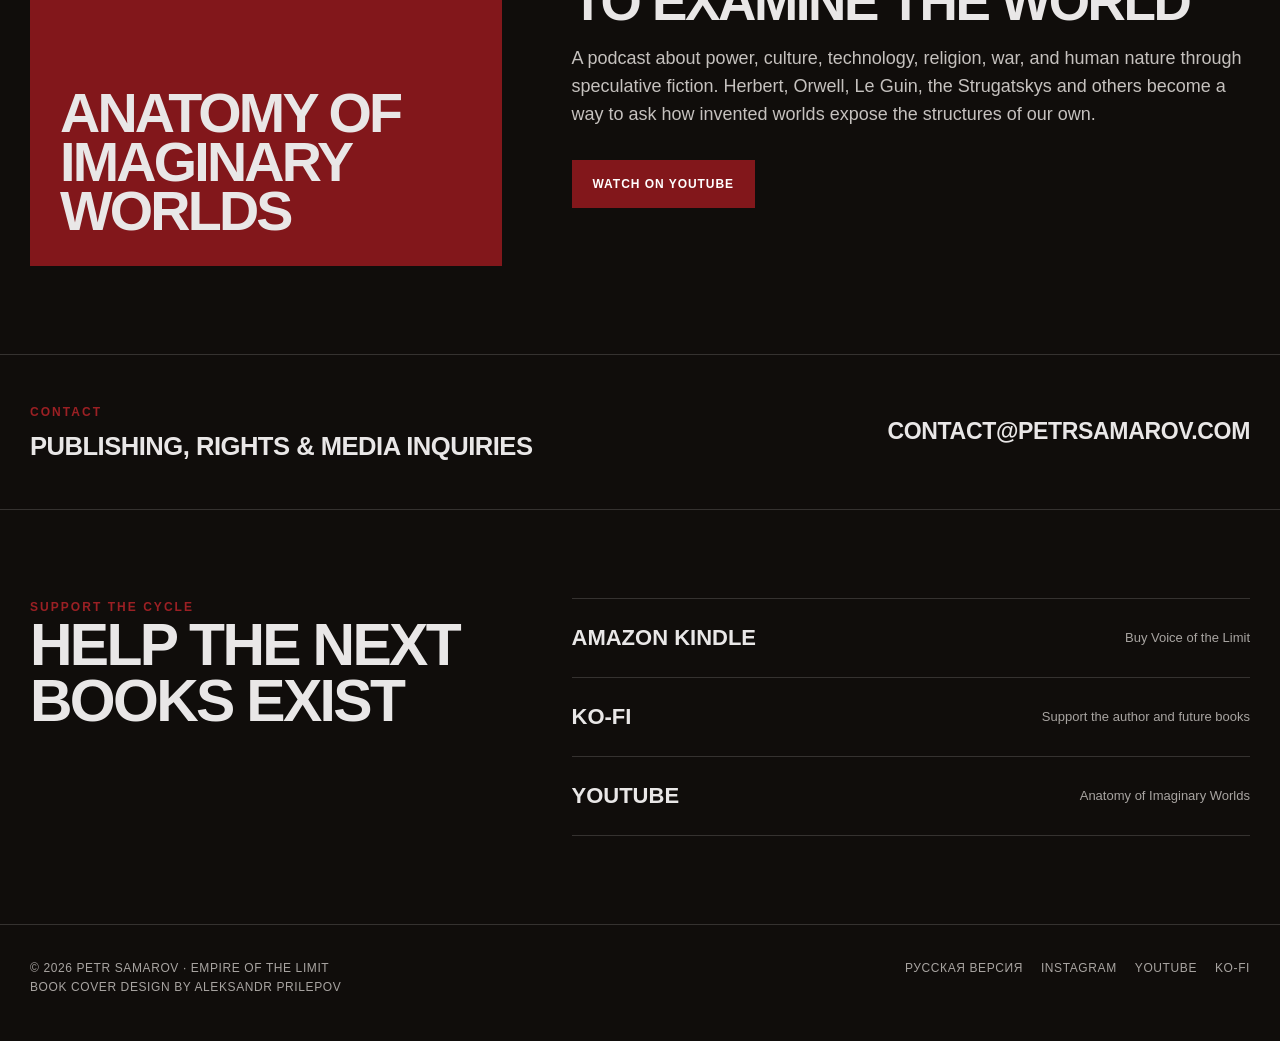
==== commit 3e40a87c: "Remove book trailer from English landing page" ====
--- a/petrsamarov_landing/index.html
+++ b/petrsamarov_landing/index.html
@@ -143,32 +143,6 @@
   </section>
 
 
-  <section id="trailer" class="trailer-section" aria-labelledby="trailer-title">
-    <div class="container trailer-layout">
-      <div class="trailer-heading">
-        <div class="eyebrow">Book I · Official Trailer</div>
-        <h2 id="trailer-title">Voice of the Limit</h2>
-        <p>Enter the Empire of the Limit.</p>
-      </div>
-      <div class="trailer-video">
-        <iframe
-          src="https://www.youtube-nocookie.com/embed/5f5Pu16Dd14"
-          title="Voice of the Limit — Official Book Trailer"
-          loading="lazy"
-          referrerpolicy="strict-origin-when-cross-origin"
-          allow="accelerometer; autoplay; clipboard-write; encrypted-media; gyroscope; picture-in-picture; web-share"
-          allowfullscreen
-        ></iframe>
-      </div>
-      <div class="trailer-note">
-        <div class="eyebrow">A little behind the scenes</div>
-        <p>I was experimenting with AI-generated visuals for my book’s Amazon page and ended up with quite a few scenes from the world of <em>Empire of the Limit</em>.</p>
-        <p>It seemed a shame to let them go to waste, so I turned them into a book trailer. 😁</p>
-        <p>And here we are. Hope you enjoy this little glimpse into the Empire!</p>
-      </div>
-    </div>
-  </section>
-
   <section id="cycle">
     <div class="container">
 
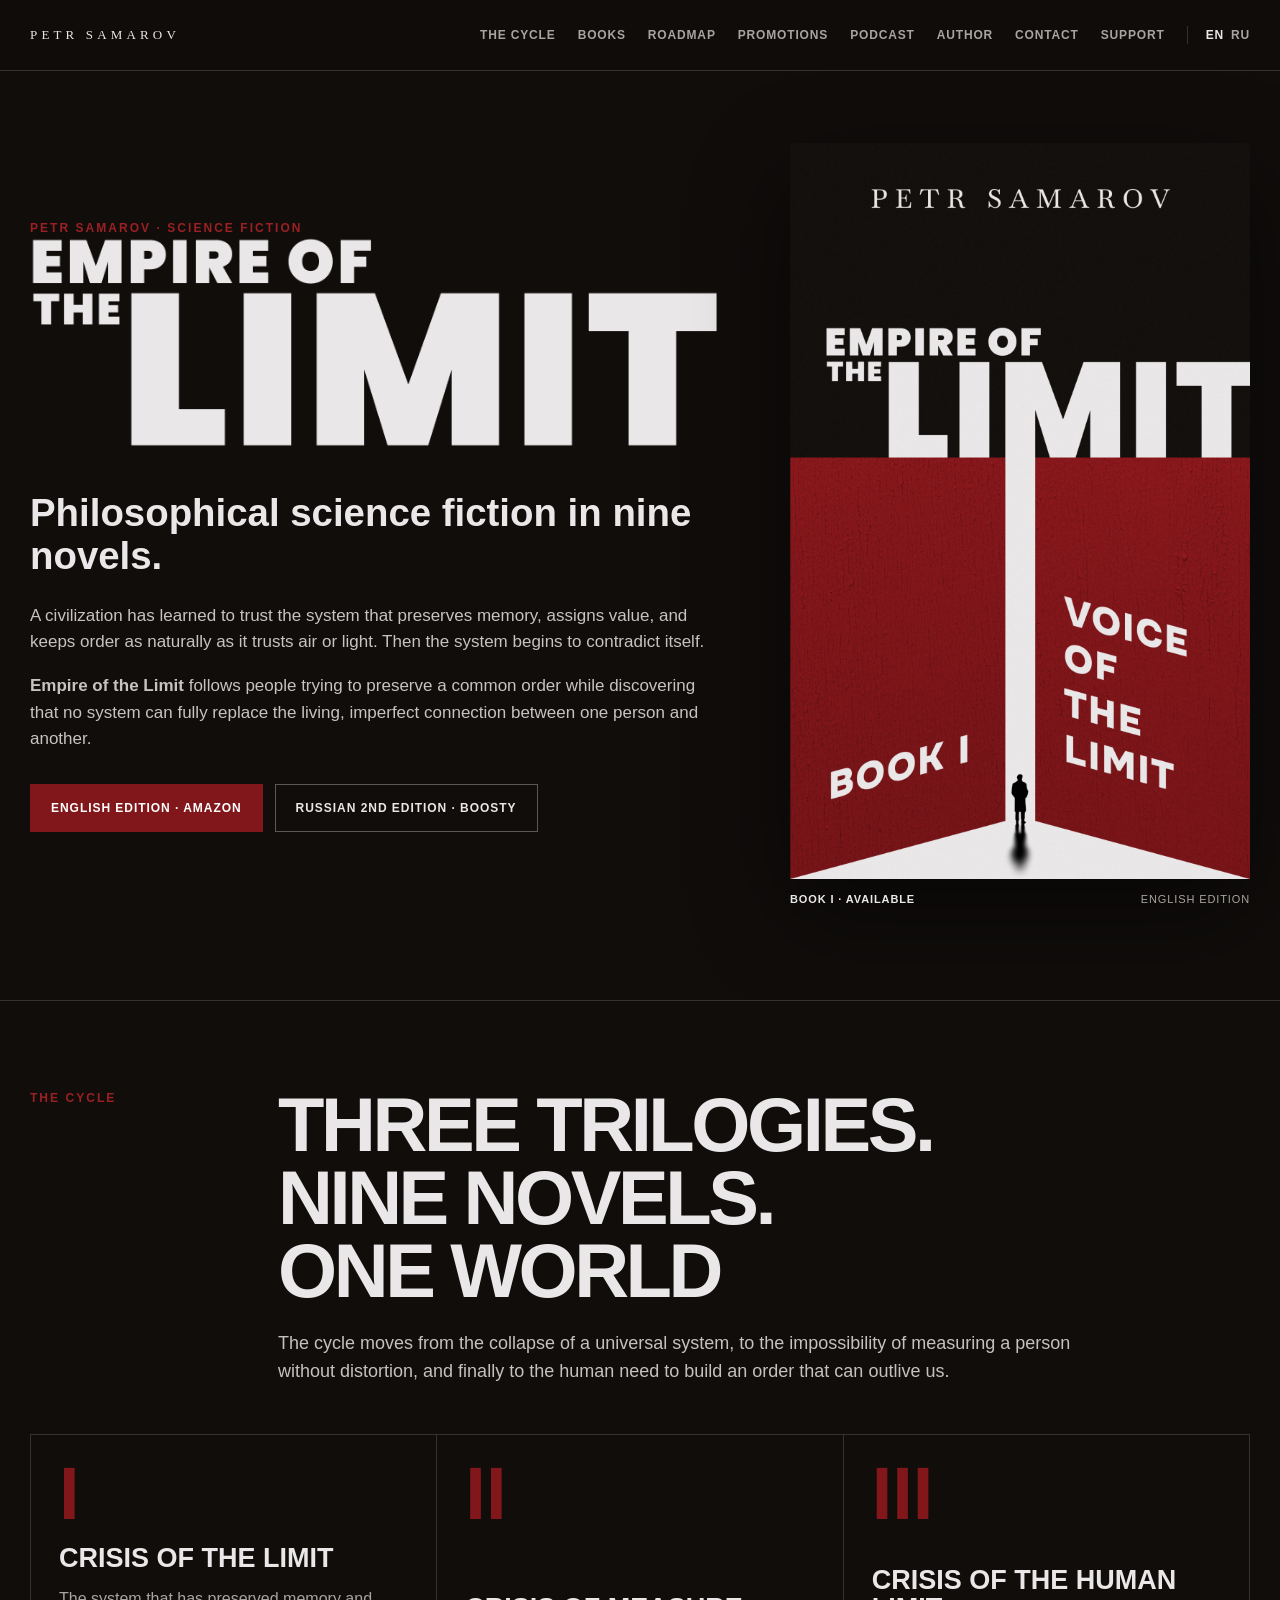
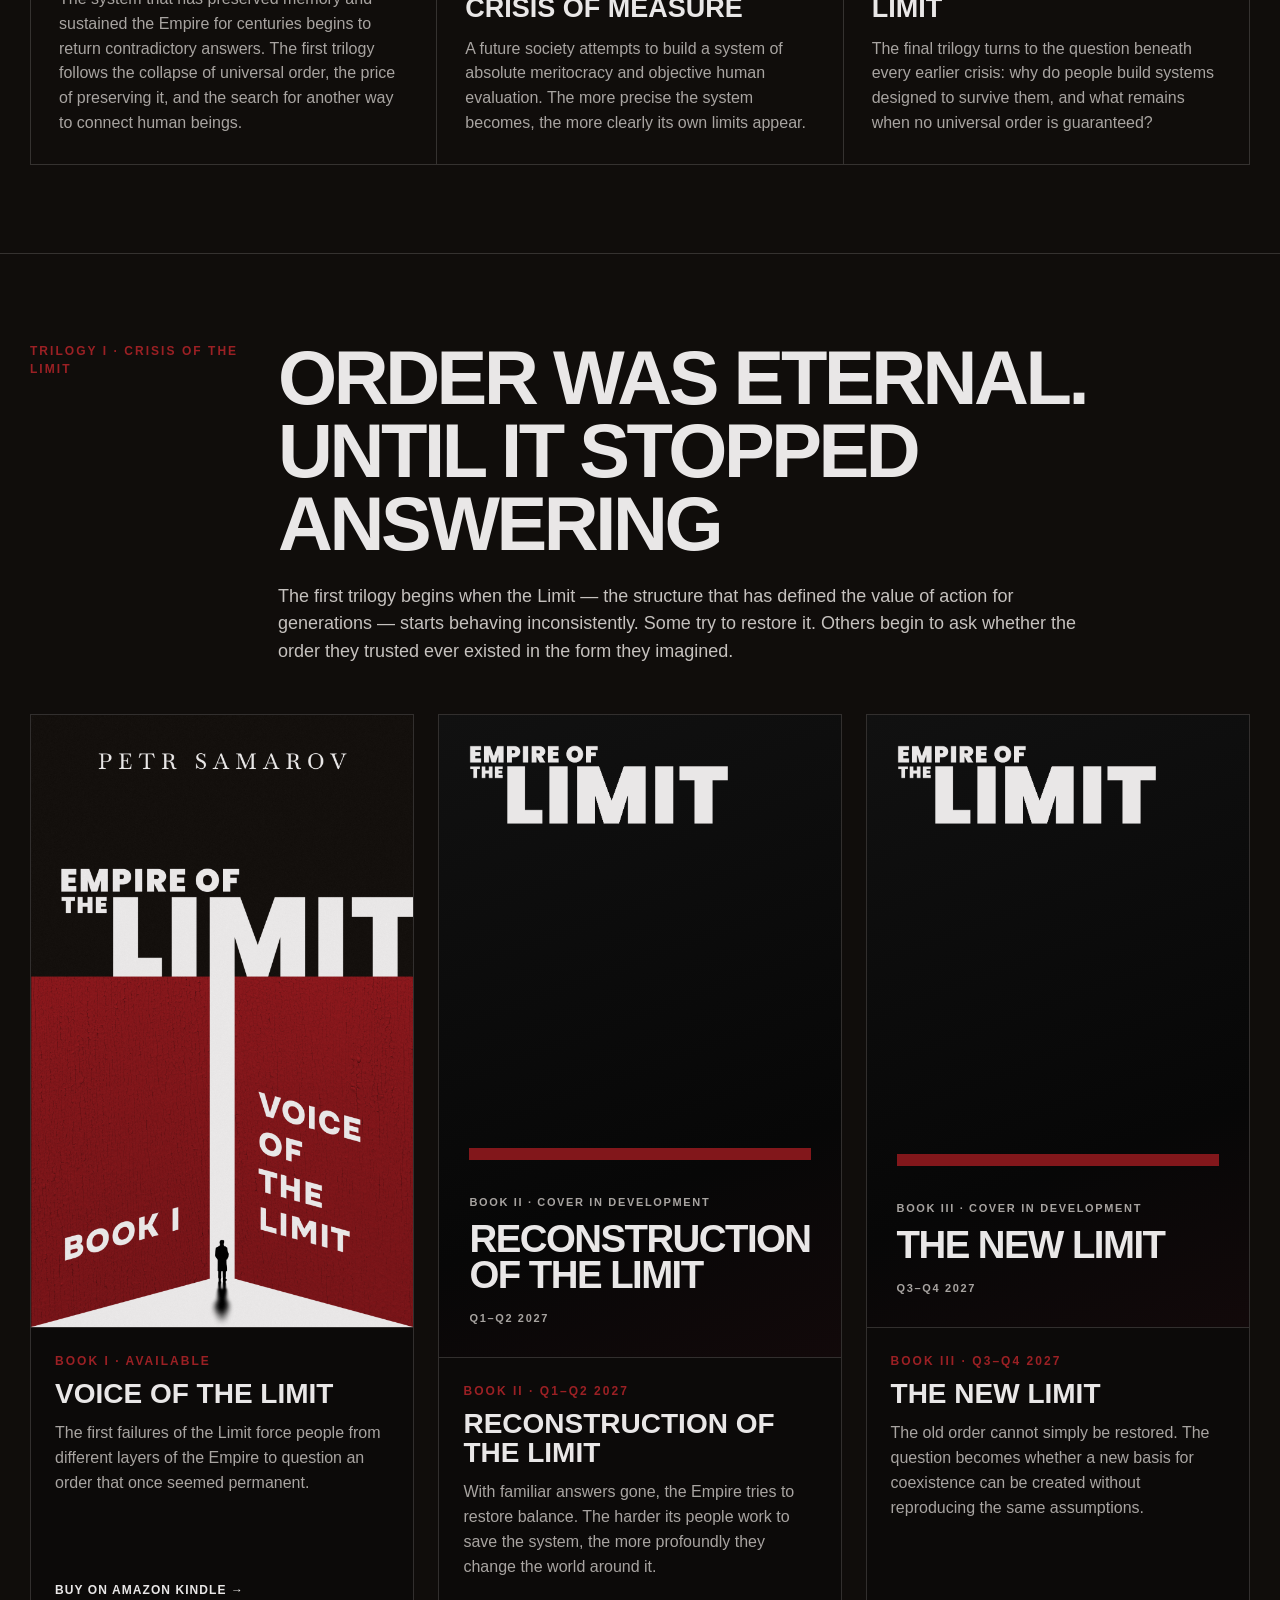
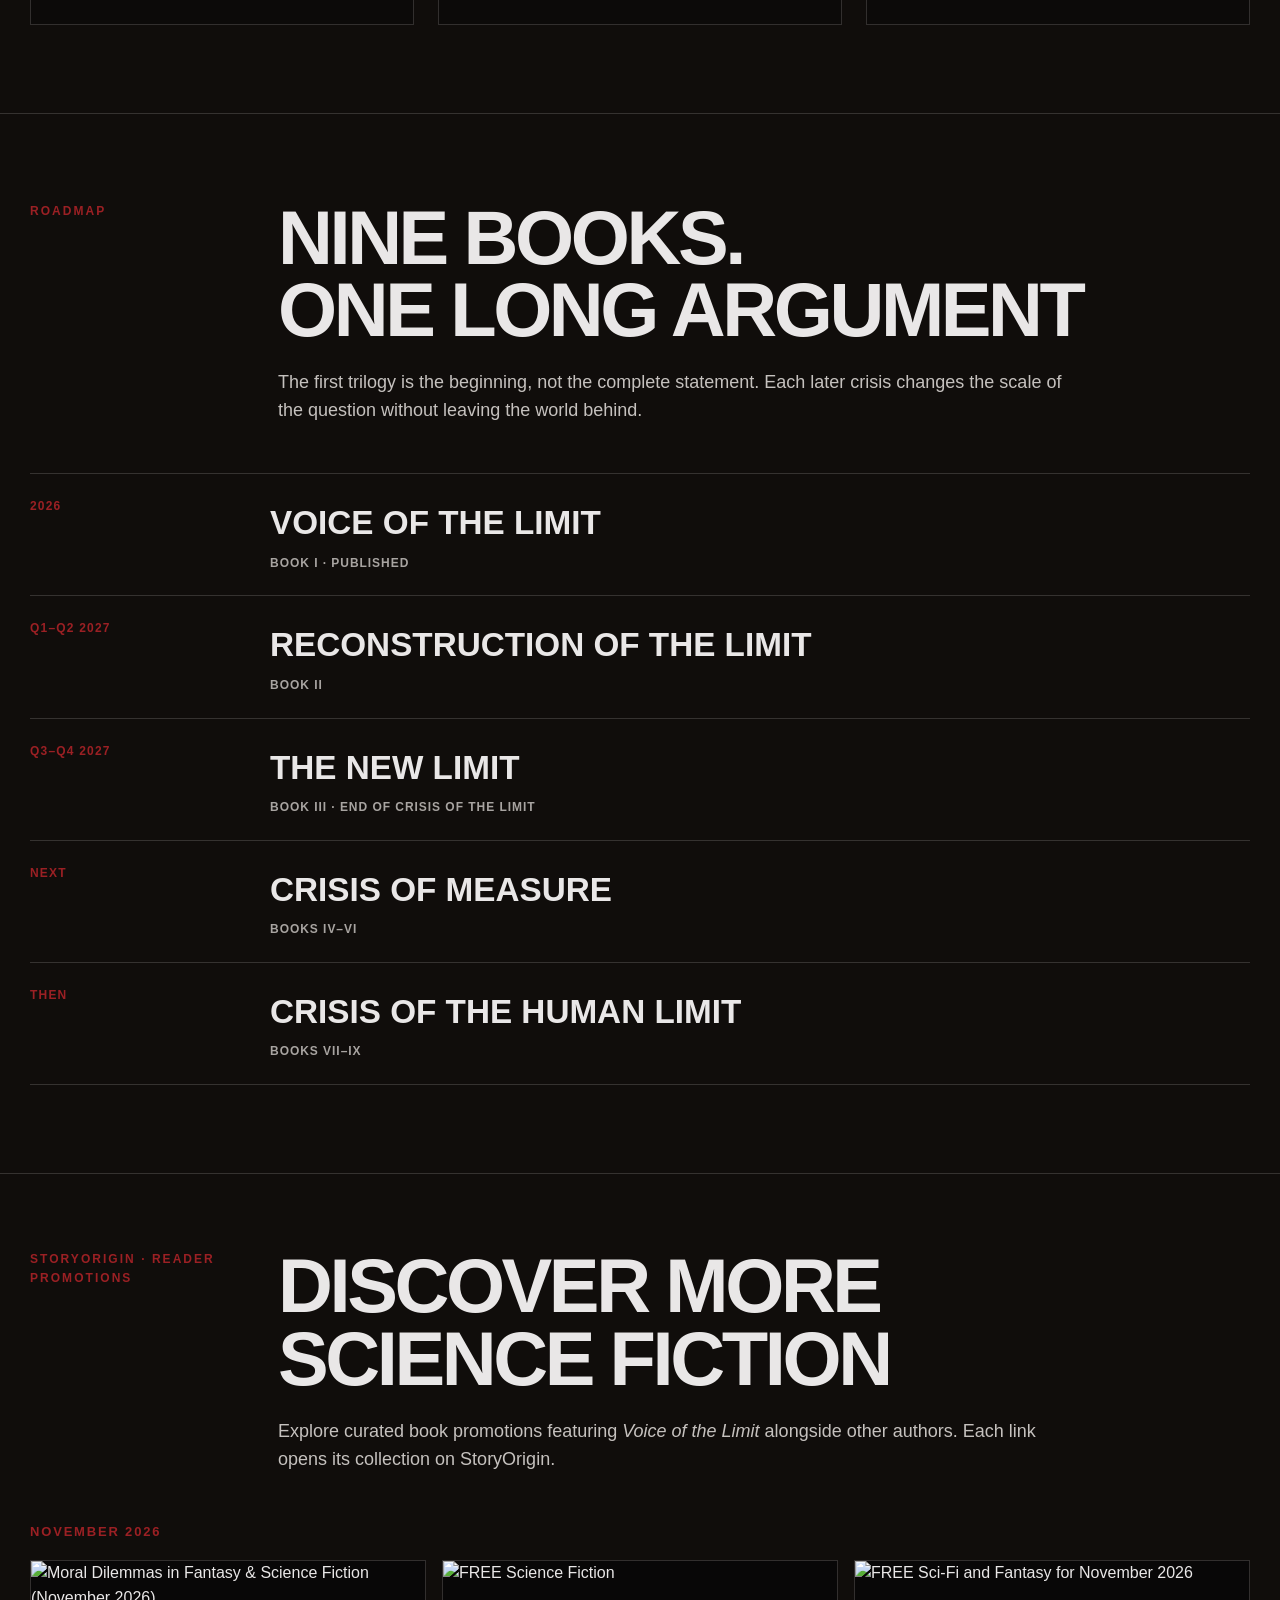
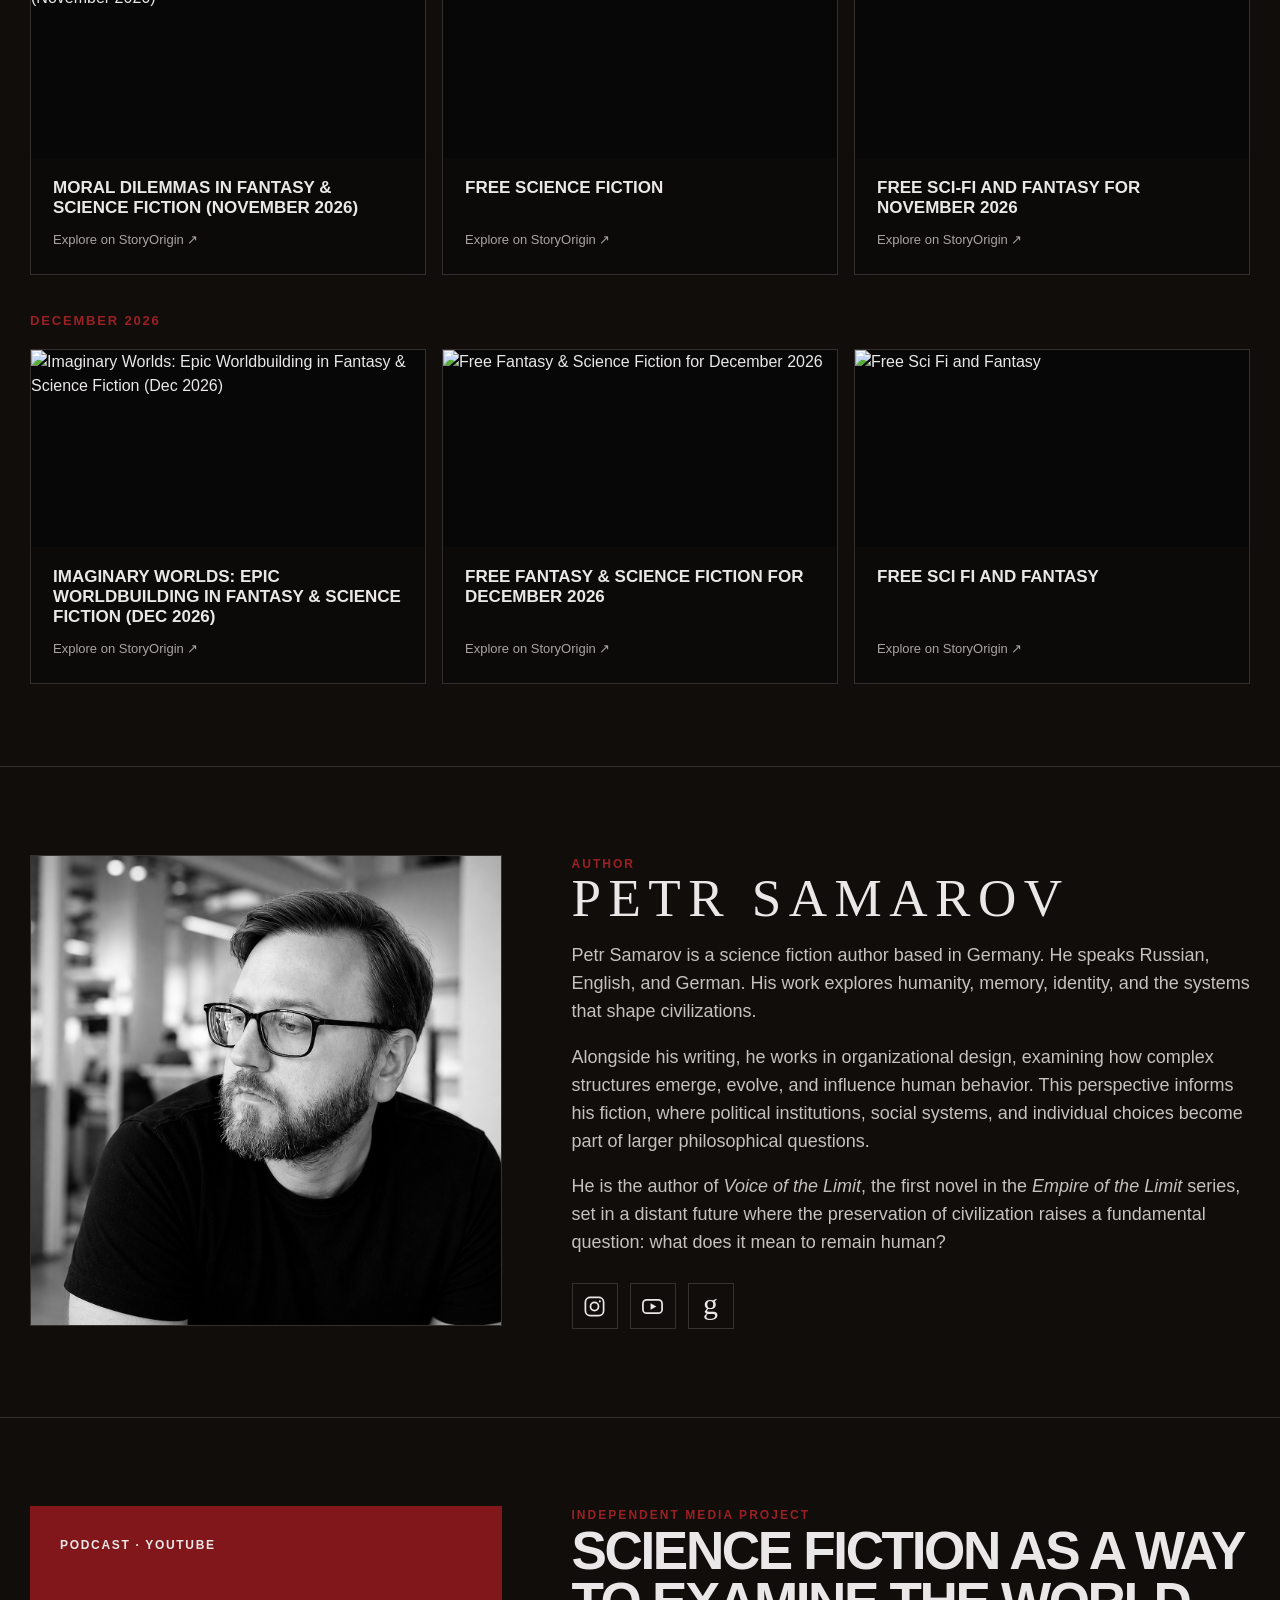
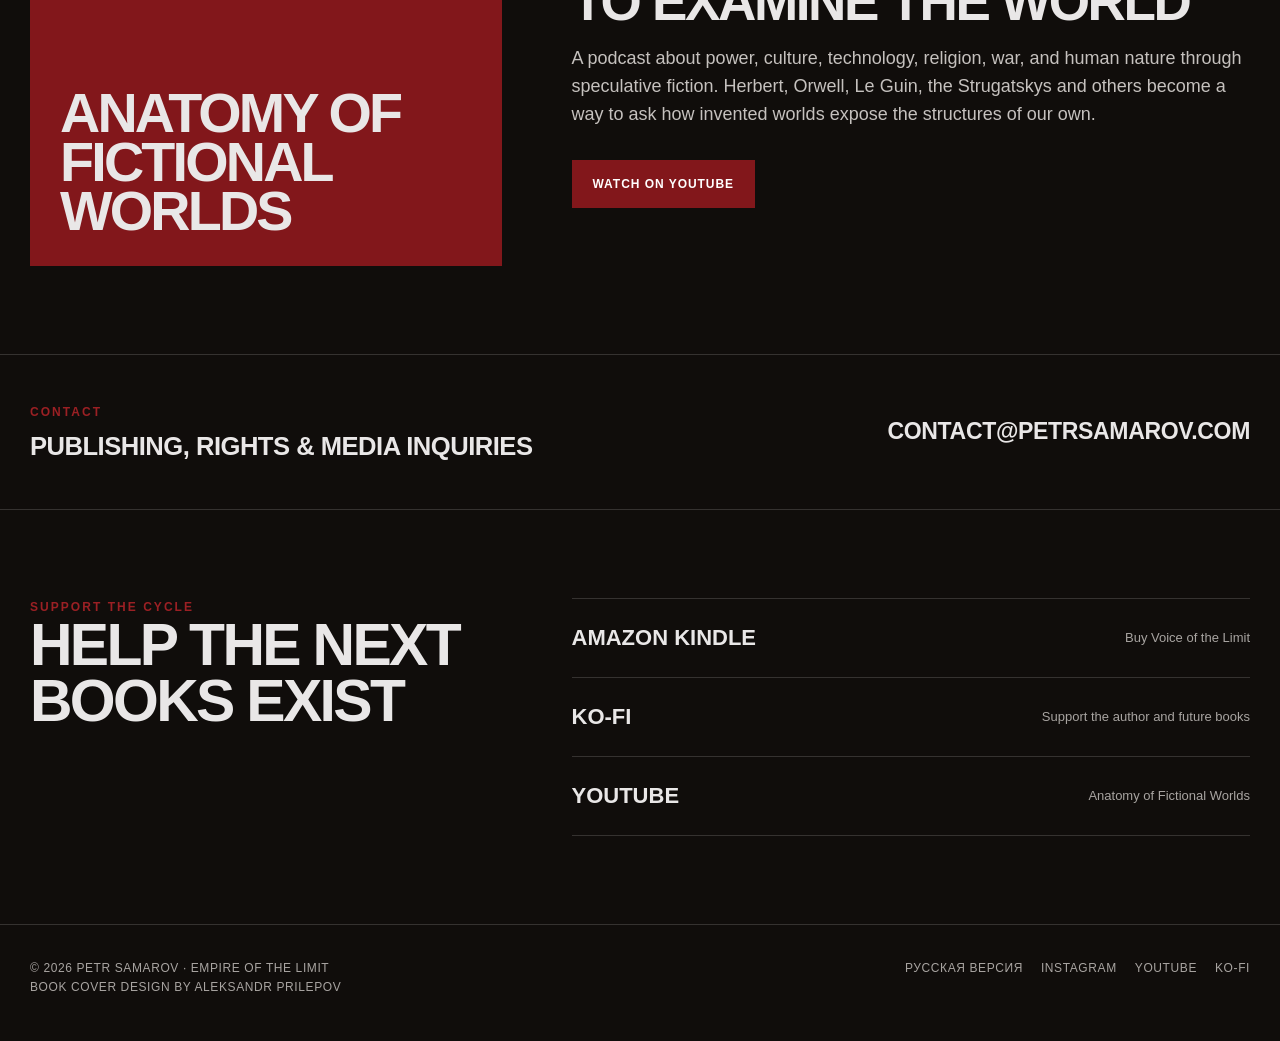
==== commit 065f4a42: "Correct podcast title to Anatomy of Fictional Worlds" ====
--- a/petrsamarov_landing/index.html
+++ b/petrsamarov_landing/index.html
@@ -535,7 +535,7 @@
 
         <div class="big">
           Anatomy of<br>
-          Imaginary<br>
+          Fictional<br>
           Worlds
         </div>
       </div>
@@ -639,7 +639,7 @@
           rel="noopener"
         >
           <strong>YouTube</strong>
-          <span>Anatomy of Imaginary Worlds</span>
+          <span>Anatomy of Fictional Worlds</span>
         </a>
 
       </div>
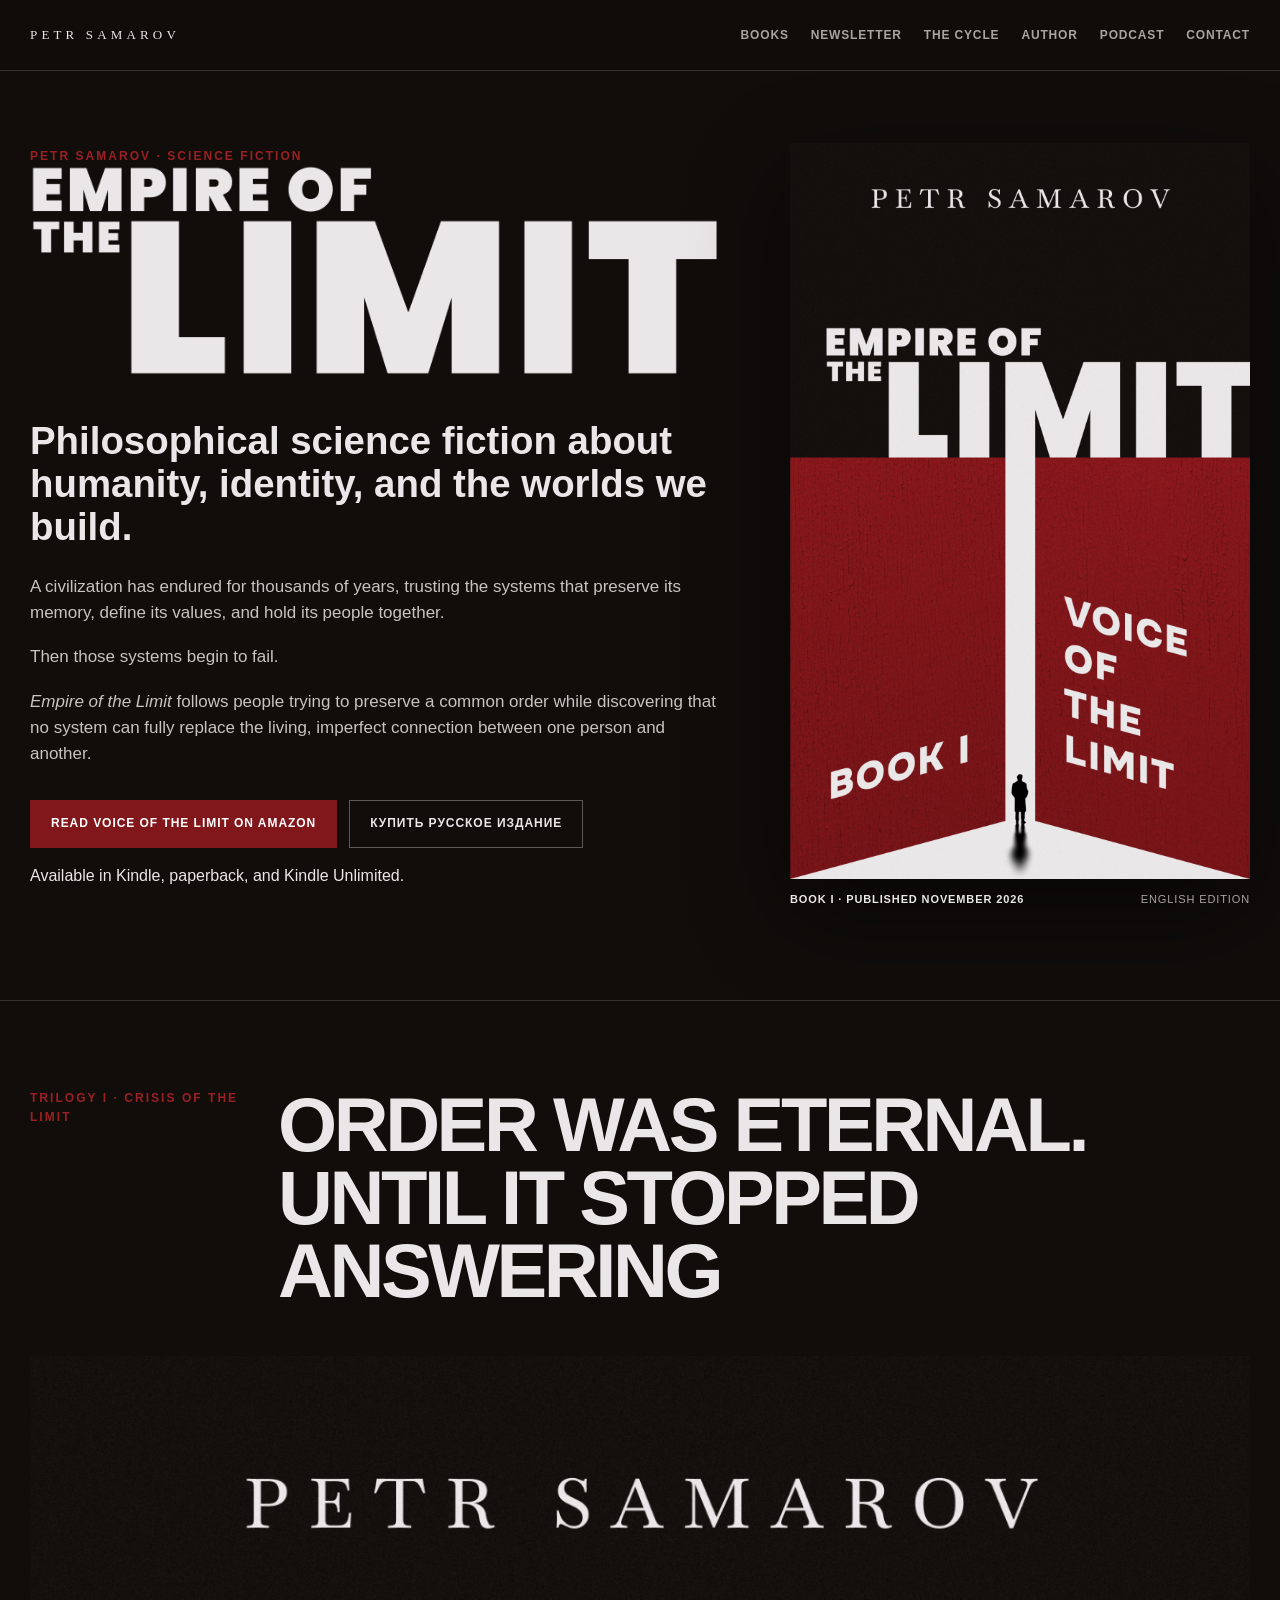
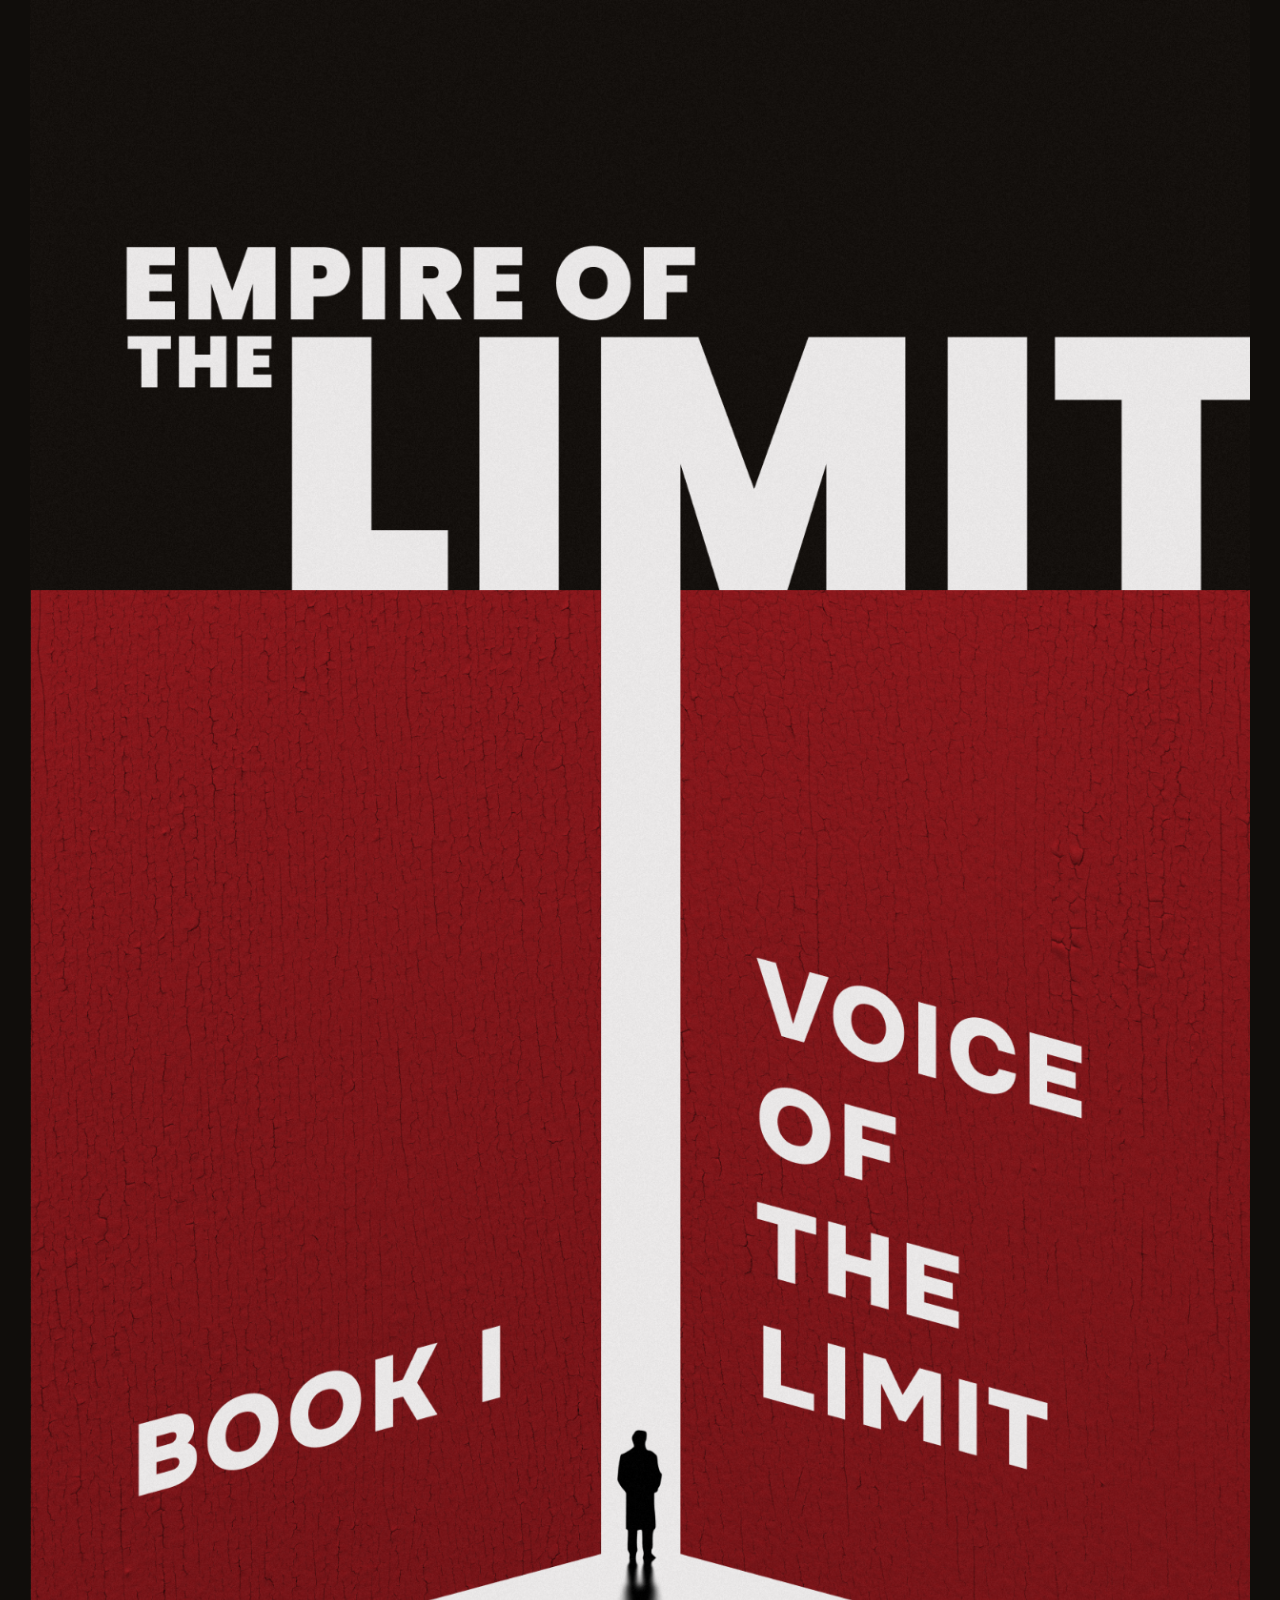
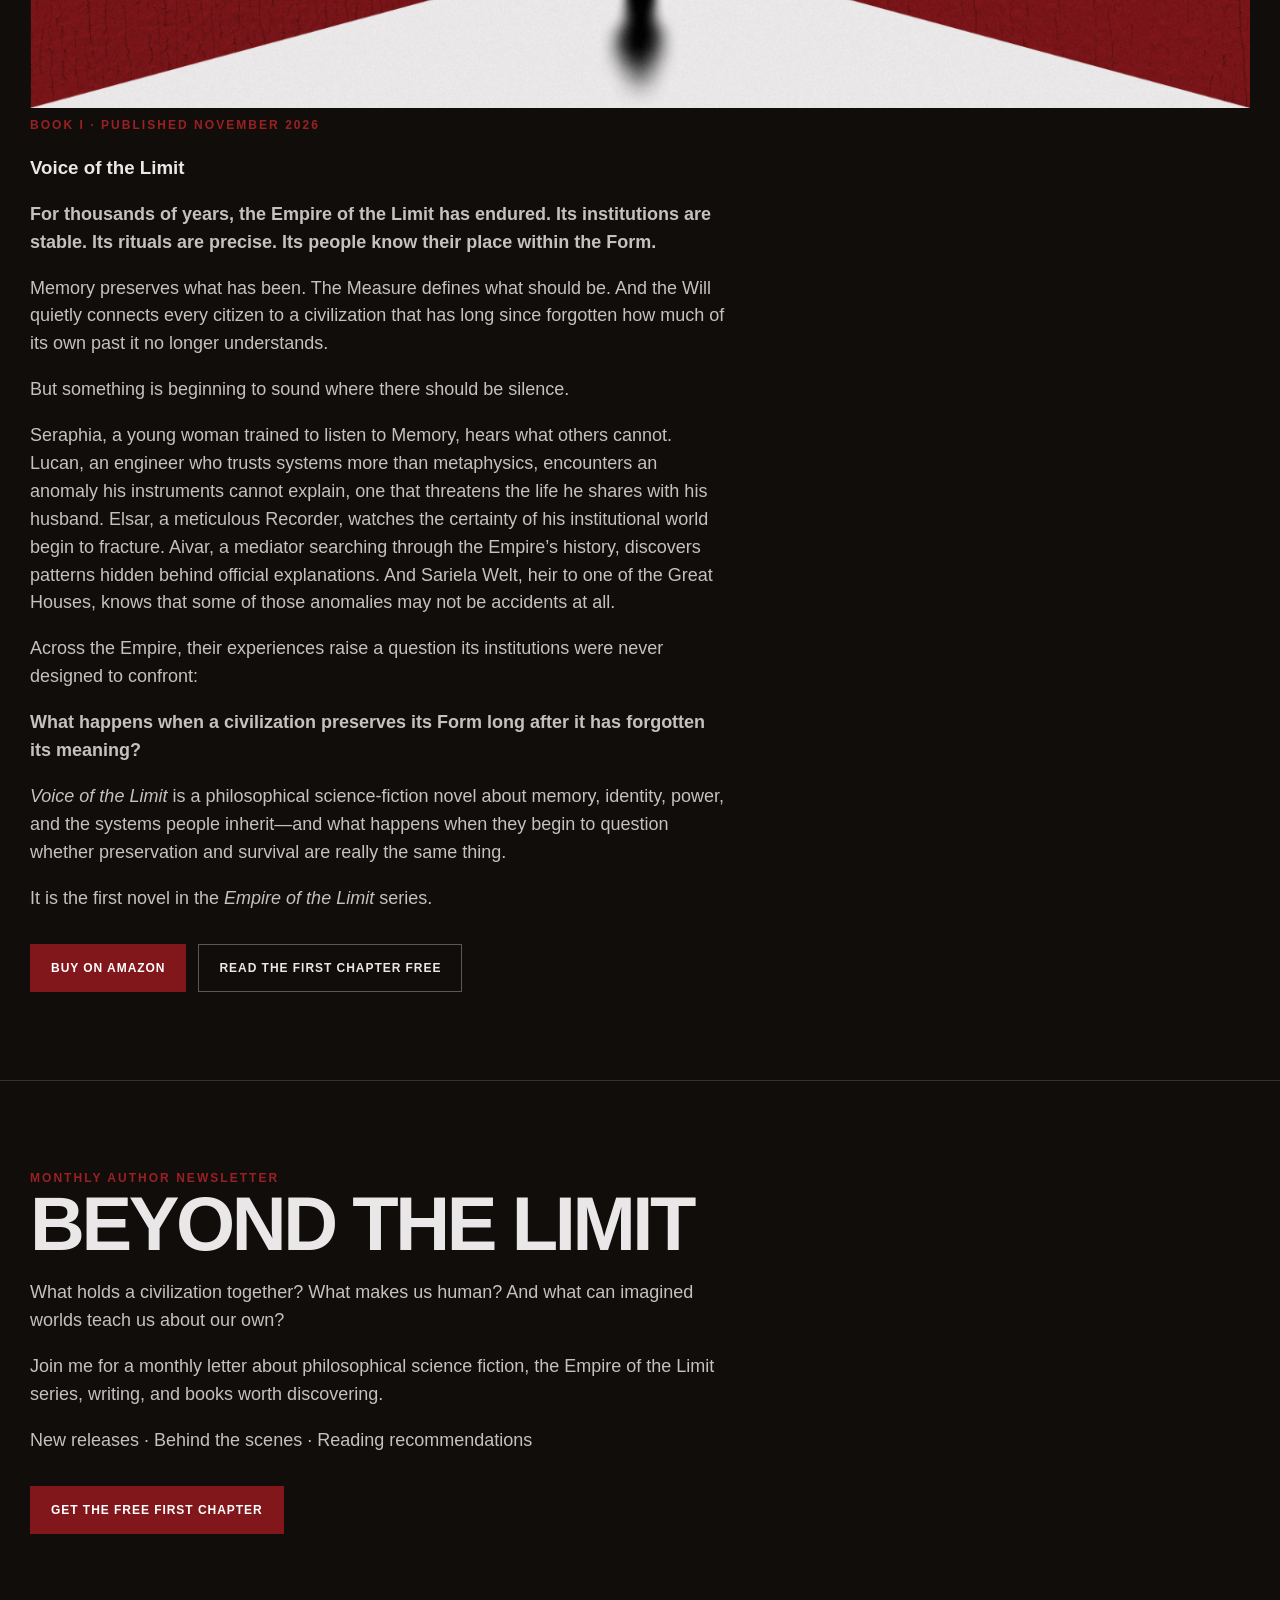
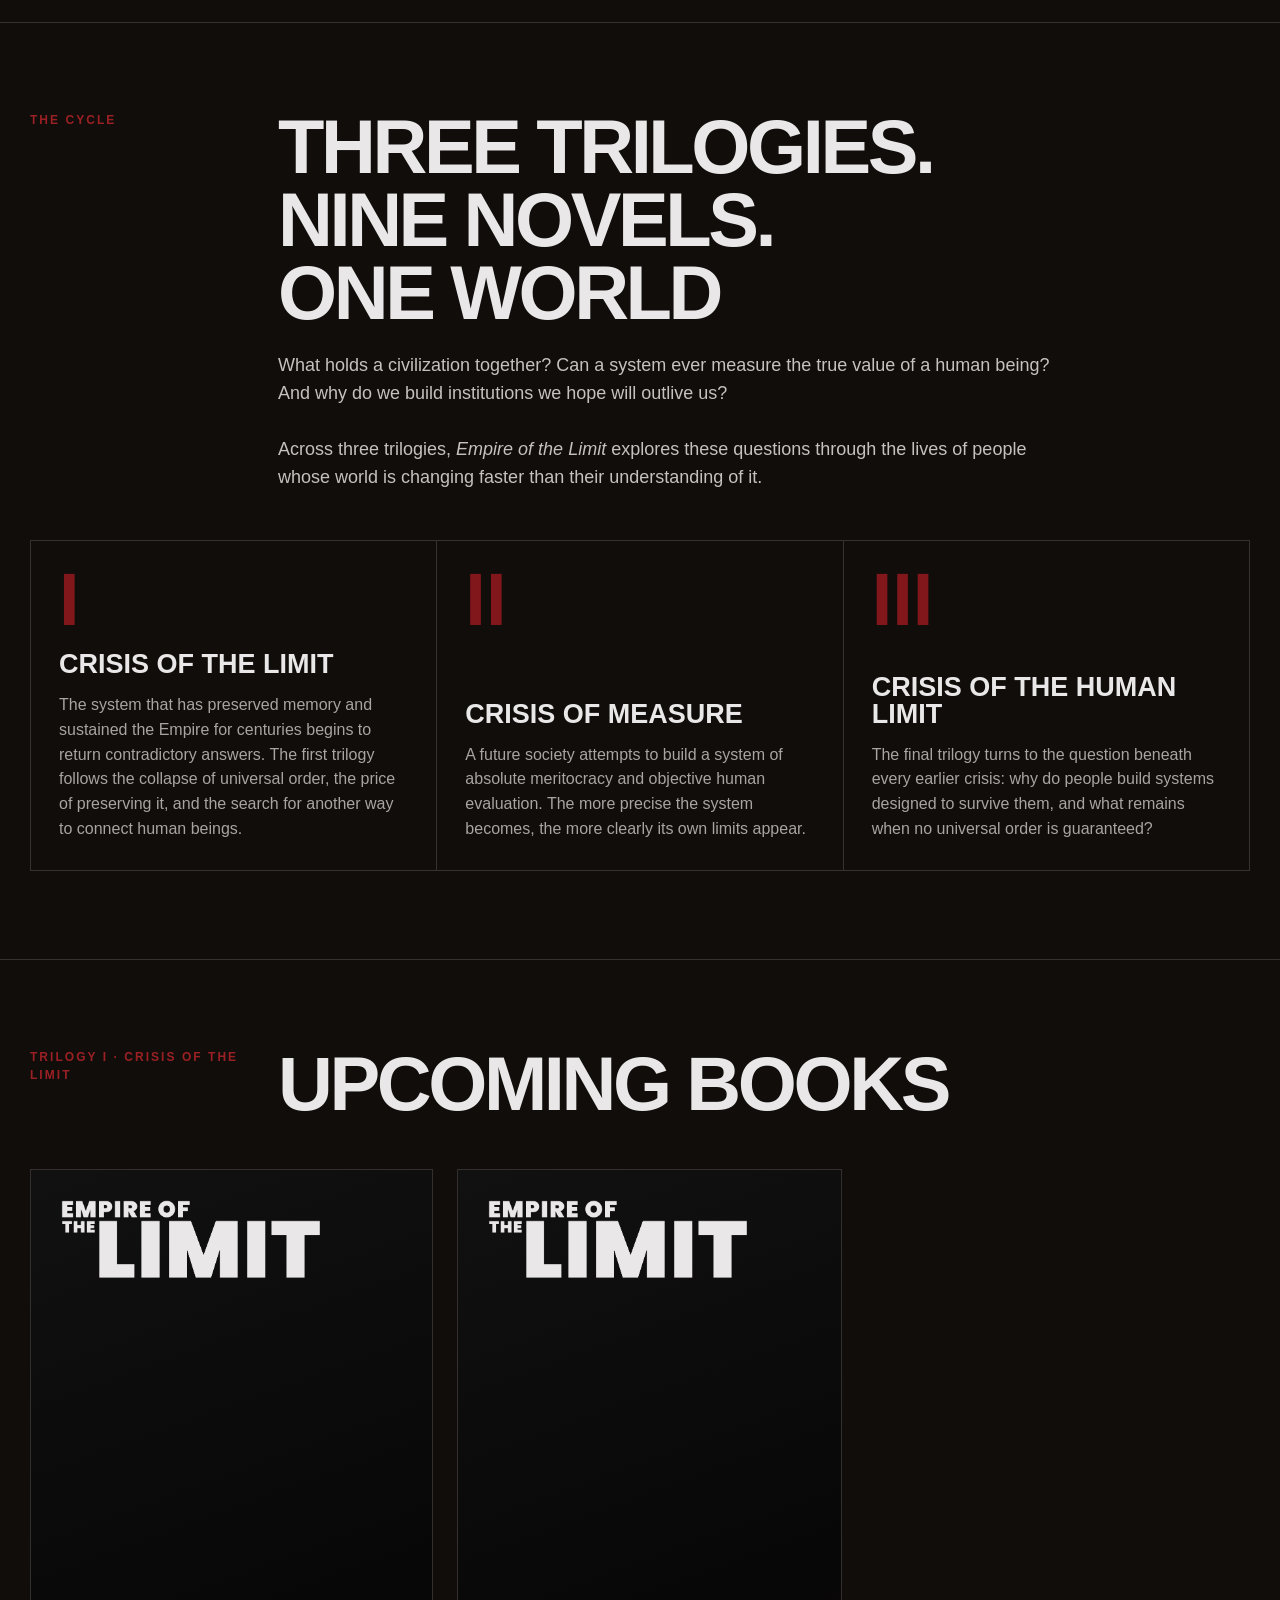
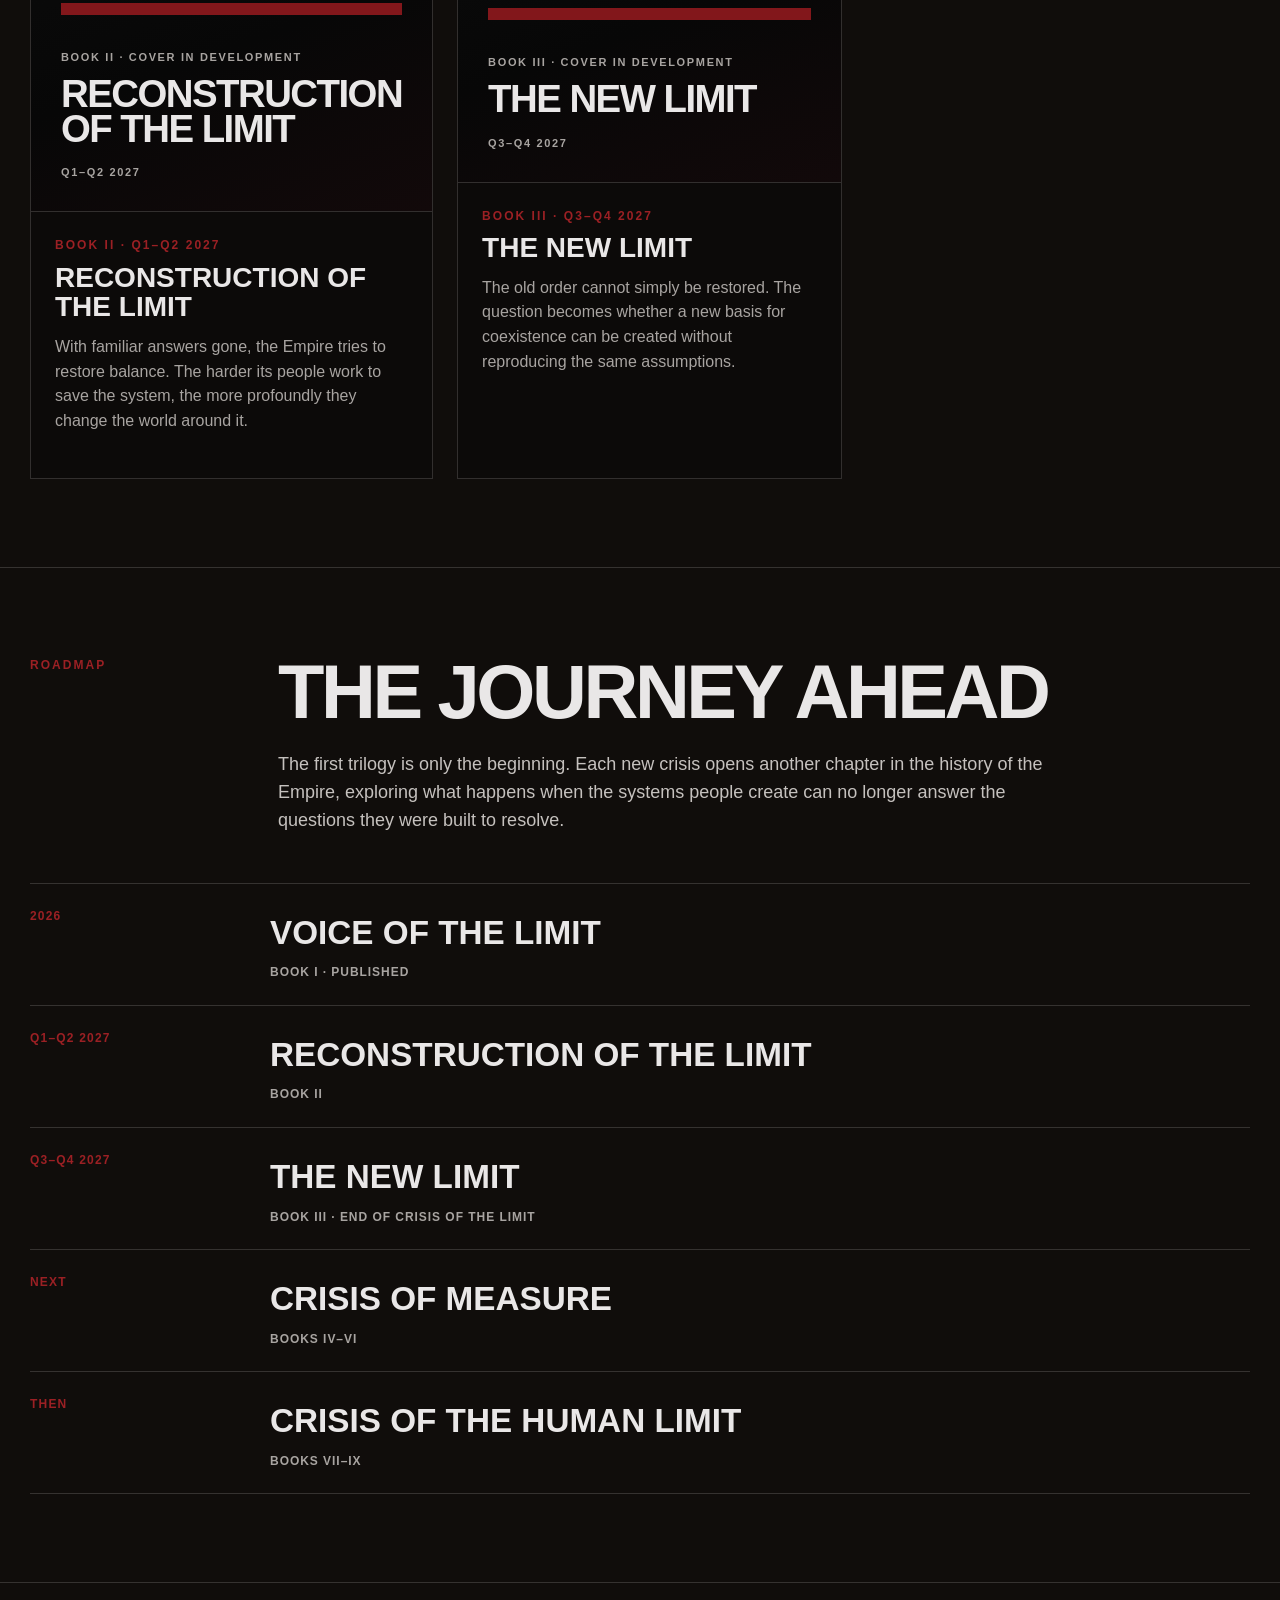
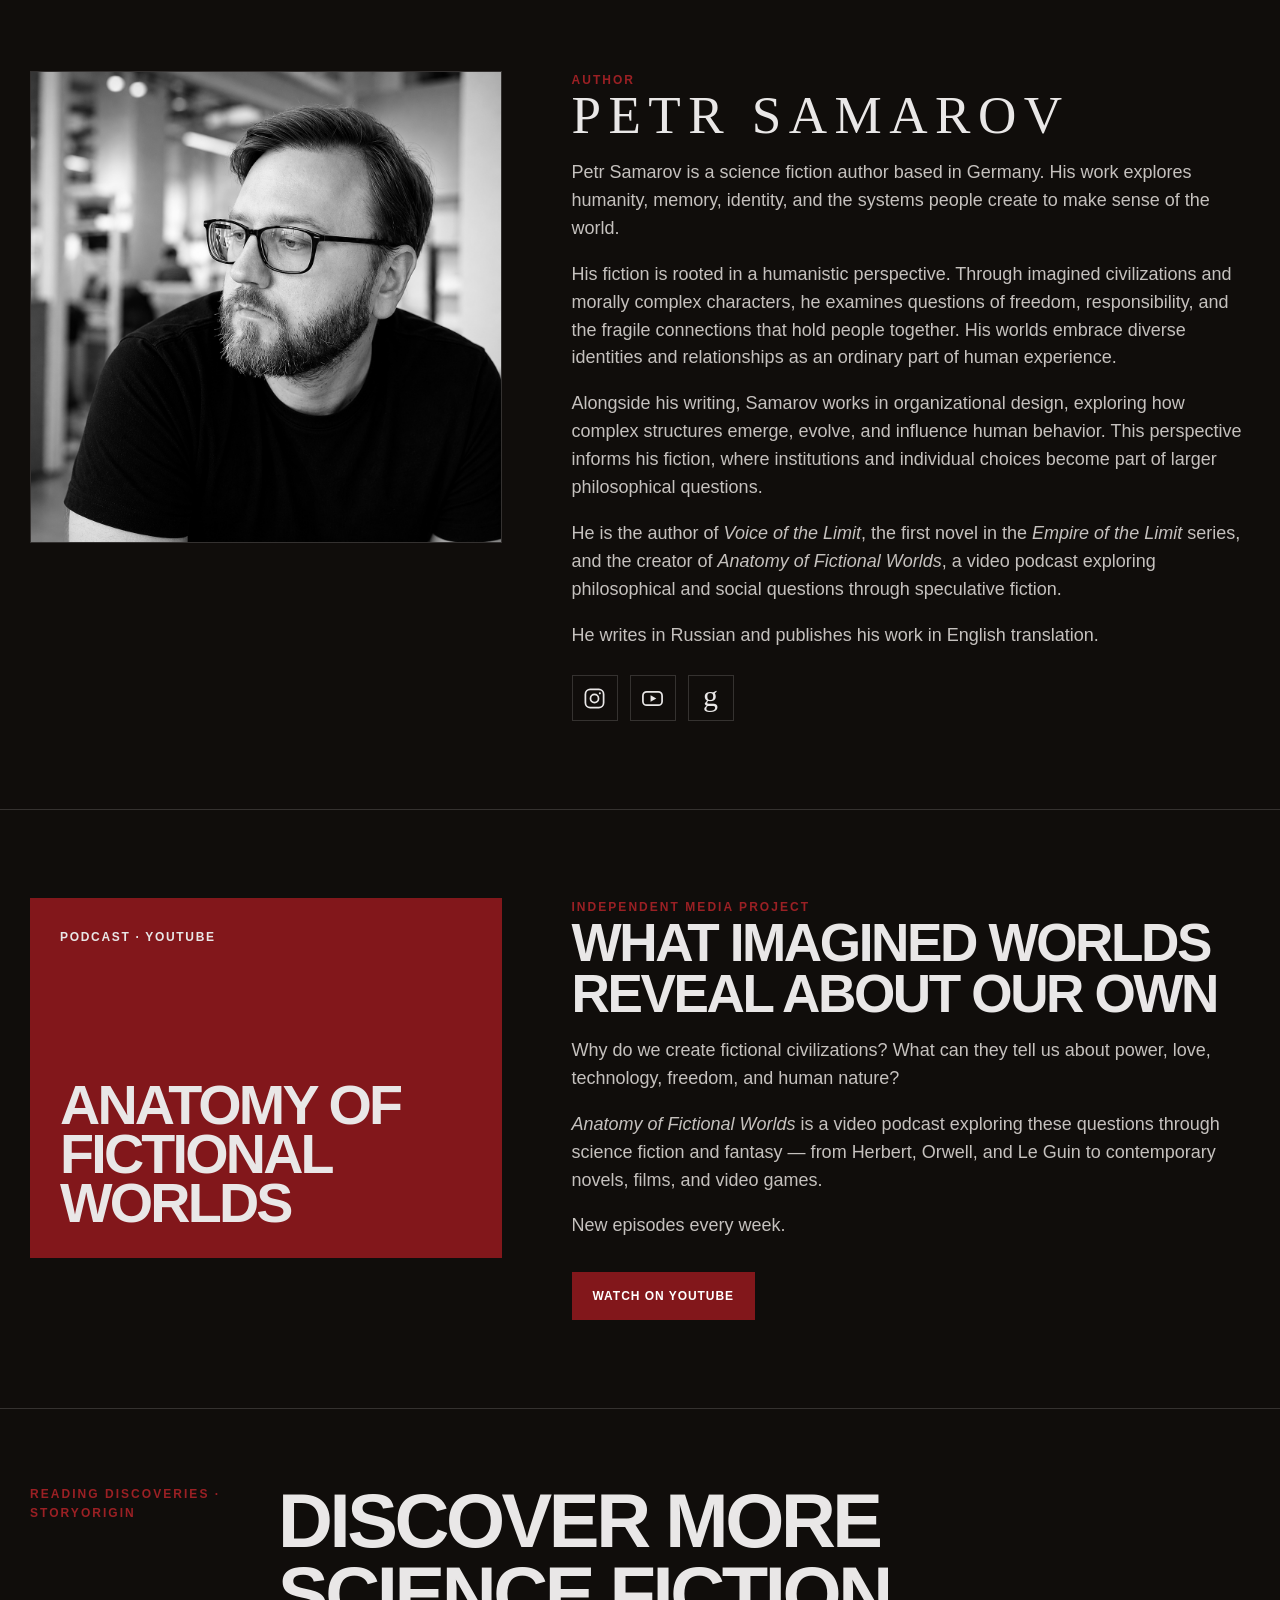
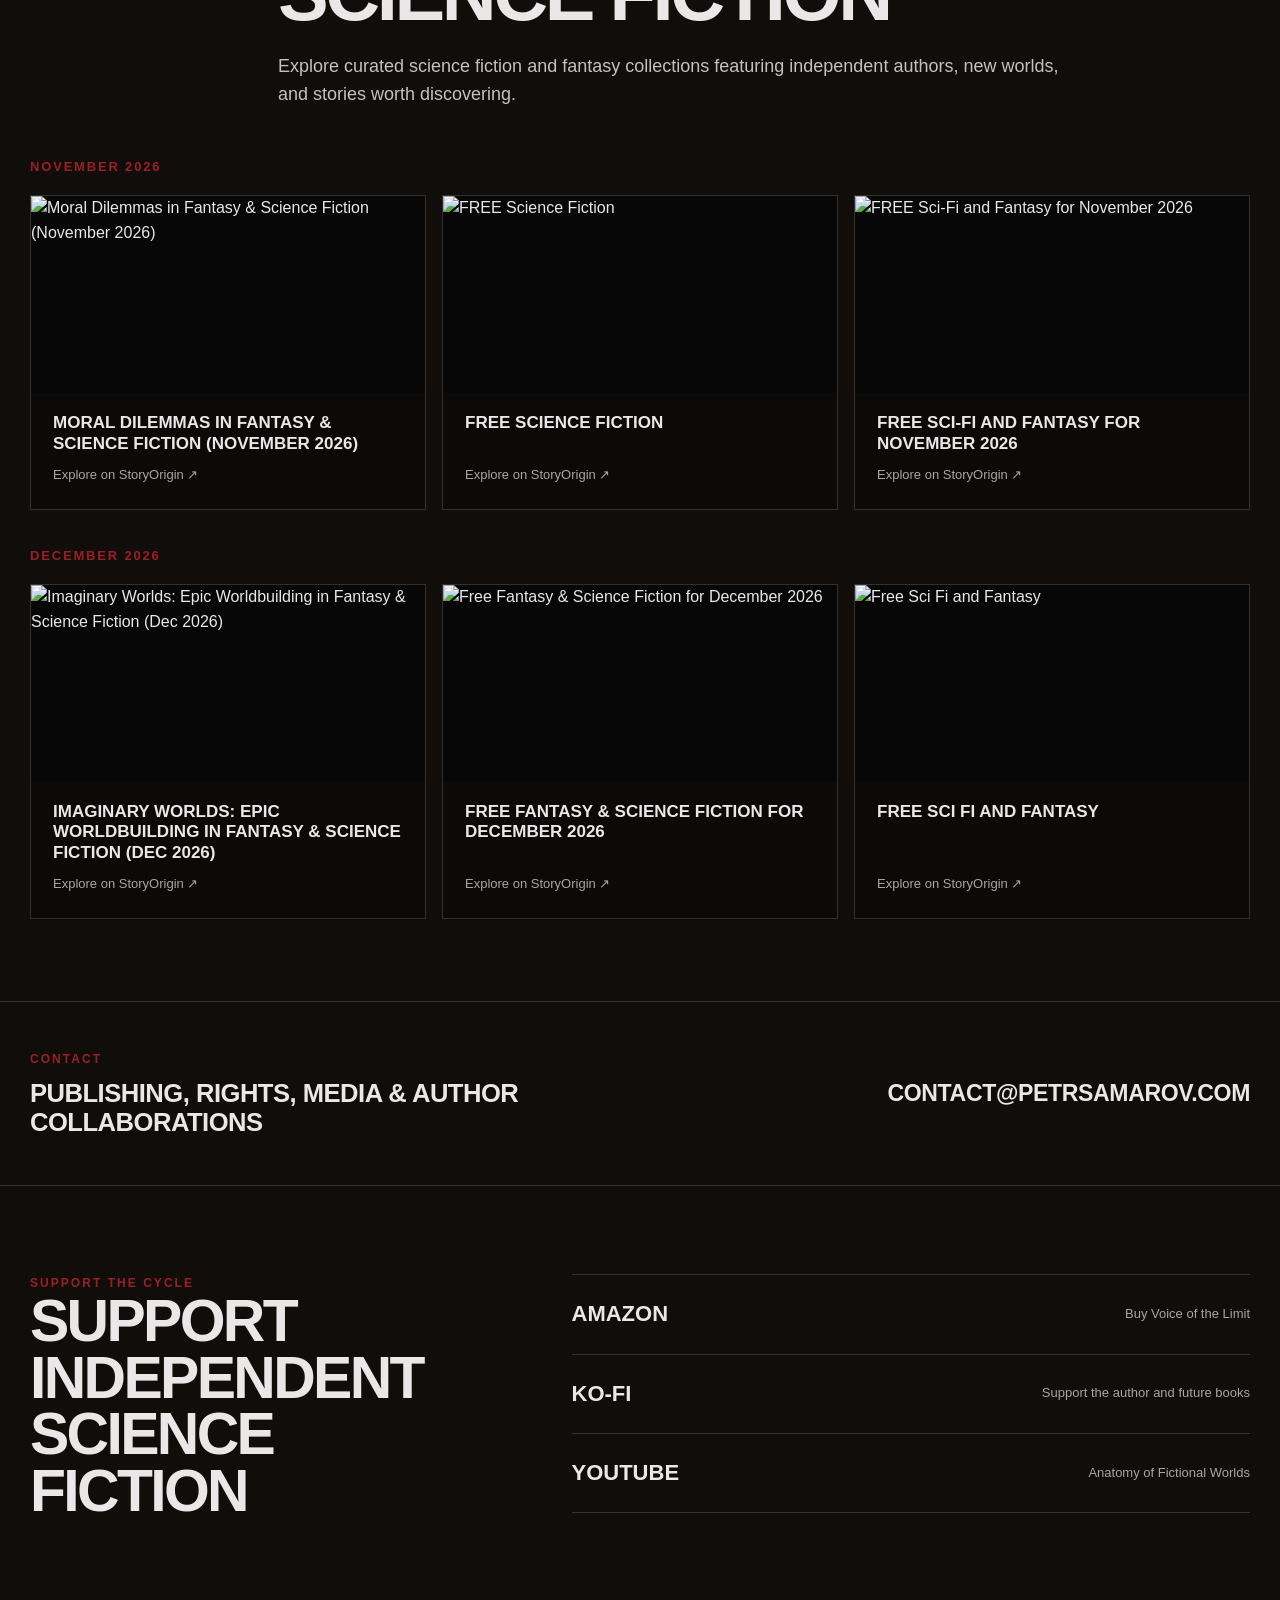
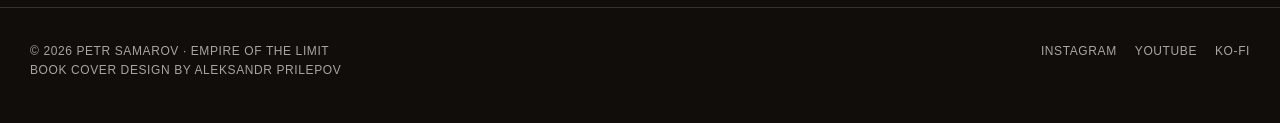
==== commit 7795654f: "Rebuild author landing page around published novel and newsletter" ====
--- a/petrsamarov_landing/index.html
+++ b/petrsamarov_landing/index.html
@@ -4,23 +4,22 @@
   <meta charset="utf-8">
   <meta name="viewport" content="width=device-width, initial-scale=1">
 
-  <title>Empire of the Limit — Philosophical Science Fiction by Petr Samarov</title>
+  <title>Petr Samarov — Philosophical Science Fiction | Empire of the Limit</title>
 
   <meta
     name="description"
-    content="Empire of the Limit is a nine-novel philosophical science fiction cycle by Petr Samarov about memory, power, value, human limits, and the search for order."
+    content="Discover Voice of the Limit by Petr Samarov, a philosophical science fiction novel about humanity, memory, identity, and the systems that hold civilizations together."
   >
 
   <link rel="canonical" href="https://petrsamarov.com/">
-  <link rel="alternate" hreflang="en" href="https://petrsamarov.com/">
-  <link rel="alternate" hreflang="ru" href="https://petrsamarov.com/ru/">
-  <link rel="alternate" hreflang="x-default" href="https://petrsamarov.com/">
+
+
 
   <meta property="og:type" content="website">
-  <meta property="og:title" content="Empire of the Limit — Petr Samarov">
+  <meta property="og:title" content="Petr Samarov — Philosophical Science Fiction | Empire of the Limit">
   <meta
     property="og:description"
-    content="Three trilogies. Nine novels. A philosophical science fiction cycle about the systems people build to give the world order."
+    content="Discover Voice of the Limit by Petr Samarov, a philosophical science fiction novel about humanity, memory, identity, and the systems that hold civilizations together."
   >
   <meta property="og:url" content="https://petrsamarov.com/">
   <meta
@@ -45,7 +44,9 @@
     "email": "mailto:contact@petrsamarov.com",
     "sameAs": [
       "https://www.youtube.com/@petrsamarov",
-      "https://ko-fi.com/petrsamarov"
+      "https://ko-fi.com/petrsamarov",
+      "https://www.instagram.com/washoutmymind/",
+      "https://www.goodreads.com/author/show/72462207.Petr_Samarov"
     ],
     "knowsAbout": [
       "science fiction",
@@ -71,26 +72,13 @@
     <a class="brand" href="/">Petr Samarov</a>
 
     <nav class="nav-links" aria-label="Main navigation">
-      <a href="#cycle">The Cycle</a>
-      <a href="#books">Books</a>
-      <a href="#roadmap">Roadmap</a>
-      <a href="#promotions">Promotions</a>
-      <a href="#podcast">Podcast</a>
-      <a href="#author">Author</a>
-      <a href="#contact">Contact</a>
-      <a href="#support">Support</a>
-
-      <span class="lang">
-        <a class="active" href="/">EN</a>
-        <a href="/ru/">RU</a>
-      </span>
+      <a href="#books">Books</a><a href="#newsletter">Newsletter</a><a href="#cycle">The Cycle</a><a href="#author">Author</a><a href="#podcast">Podcast</a><a href="#contact">Contact</a>
     </nav>
   </div>
 </header>
 
 <main>
-
-  <section class="hero">
+<section class="hero">
     <div class="container hero-grid">
 
       <div>
@@ -102,30 +90,14 @@
 
         <h1 class="visually-hidden">Empire of the Limit</h1>
 
-        <p class="hero-title">
-          Philosophical science fiction in nine novels.
-        </p>
-
-        <p class="hero-copy">
-          A civilization has learned to trust the system that preserves memory,
-          assigns value, and keeps order as naturally as it trusts air or light.
-          Then the system begins to contradict itself.
-        </p>
-
-        <p class="hero-copy">
-          <strong>Empire of the Limit</strong> follows people trying to preserve
-          a common order while discovering that no system can fully replace the
-          living, imperfect connection between one person and another.
-        </p>
-
-       <div class="actions">
-  <a class="btn primary" href="https://a.co/d/0iqdMRZp" target="_blank" rel="noopener">
-    English Edition · Amazon
-  </a>
-  <a class="btn" href="https://boosty.to/petr_samarov" target="_blank" rel="noopener">
-    Russian 2nd Edition · Boosty
-  </a>
-</div>
+        <p class="hero-title">Philosophical science fiction about humanity, identity, and the worlds we build.</p>
+
+        <p class="hero-copy">A civilization has endured for thousands of years, trusting the systems that preserve its memory, define its values, and hold its people together.</p>
+        <p class="hero-copy">Then those systems begin to fail.</p>
+        <p class="hero-copy"><em>Empire of the Limit</em> follows people trying to preserve a common order while discovering that no system can fully replace the living, imperfect connection between one person and another.</p>
+
+       <div class="actions"><a class="btn primary" href="https://www.amazon.com/dp/B0HKGBRYWK" target="_blank" rel="noopener noreferrer">Read Voice of the Limit on Amazon</a><a class="btn" href="https://boosty.to/petr_samarov" target="_blank" rel="noopener noreferrer"><span lang="ru">Купить русское издание</span></a></div>
+        <p class="availability-note">Available in Kindle, paperback, and Kindle Unlimited.</p>
 </div>
       <div class="hero-cover">
         <img
@@ -134,7 +106,7 @@
         >
 
         <div class="cover-caption">
-          <strong>Book I · Available</strong>
+          <strong>Book I · Published November 2026</strong>
           <span>English edition</span>
         </div>
       </div>
@@ -142,6 +114,39 @@
     </div>
   </section>
 
+  <section id="books">
+    <div class="container">
+      <div class="section-head"><div class="eyebrow">Trilogy I · Crisis of the Limit</div><div><h2>Order was eternal.<br>Until it stopped answering</h2></div></div>
+      <article class="featured-book">
+        <div class="featured-cover"><img src="assets/cover-book-1-en.png" alt="Voice of the Limit cover"></div>
+        <div class="content-block featured-copy">
+          <div class="book-meta">Book I · Published November 2026</div>
+          <h3>Voice of the Limit</h3>
+          <p><strong>For thousands of years, the Empire of the Limit has endured. Its institutions are stable. Its rituals are precise. Its people know their place within the Form.</strong></p>
+          <p>Memory preserves what has been. The Measure defines what should be. And the Will quietly connects every citizen to a civilization that has long since forgotten how much of its own past it no longer understands.</p>
+          <p>But something is beginning to sound where there should be silence.</p>
+          <p>Seraphia, a young woman trained to listen to Memory, hears what others cannot. Lucan, an engineer who trusts systems more than metaphysics, encounters an anomaly his instruments cannot explain, one that threatens the life he shares with his husband. Elsar, a meticulous Recorder, watches the certainty of his institutional world begin to fracture. Aivar, a mediator searching through the Empire’s history, discovers patterns hidden behind official explanations. And Sariela Welt, heir to one of the Great Houses, knows that some of those anomalies may not be accidents at all.</p>
+          <p>Across the Empire, their experiences raise a question its institutions were never designed to confront:</p>
+          <p><strong>What happens when a civilization preserves its Form long after it has forgotten its meaning?</strong></p>
+          <p><em>Voice of the Limit</em> is a philosophical science-fiction novel about memory, identity, power, and the systems people inherit—and what happens when they begin to question whether preservation and survival are really the same thing.</p>
+          <p>It is the first novel in the <em>Empire of the Limit</em> series.</p>
+          <div class="actions"><a class="btn primary" href="https://www.amazon.com/dp/B0HKGBRYWK" target="_blank" rel="noopener noreferrer">Buy on Amazon</a><a class="btn" href="https://storyoriginapp.com/giveaways/01a15393-a02e-73b7-ab2a-b6b780c1acec" target="_blank" rel="noopener noreferrer">Read the first chapter free</a></div>
+        </div>
+      </article>
+    </div>
+  </section>
+
+  <section id="newsletter">
+    <div class="container newsletter-layout">
+      <div><div class="eyebrow">Monthly author newsletter</div><h2>Beyond the Limit</h2></div>
+      <div class="content-block">
+        <p>What holds a civilization together? What makes us human? And what can imagined worlds teach us about our own?</p>
+        <p>Join me for a monthly letter about philosophical science fiction, the Empire of the Limit series, writing, and books worth discovering.</p>
+        <p class="newsletter-topics">New releases · Behind the scenes · Reading recommendations</p>
+        <div class="actions"><a class="btn primary" href="https://storyoriginapp.com/giveaways/01a15393-a02e-73b7-ab2a-b6b780c1acec" target="_blank" rel="noopener noreferrer">Get the free first chapter</a></div>
+      </div>
+    </div>
+  </section>
 
   <section id="cycle">
     <div class="container">
@@ -156,11 +161,7 @@
             One world
           </h2>
 
-          <p class="lead">
-            The cycle moves from the collapse of a universal system, to the
-            impossibility of measuring a person without distortion, and finally
-            to the human need to build an order that can outlive us.
-          </p>
+          <p class="lead">What holds a civilization together? Can a system ever measure the true value of a human being? And why do we build institutions we hope will outlive us?<br><br>Across three trilogies, <em>Empire of the Limit</em> explores these questions through the lives of people whose world is changing faster than their understanding of it.</p>
         </div>
       </div>
 
@@ -201,67 +202,7 @@
     </div>
   </section>
 
-
-  <section id="books">
-    <div class="container">
-
-      <div class="section-head">
-        <div class="eyebrow">
-          Trilogy I · Crisis of the Limit
-        </div>
-
-        <div>
-          <h2>
-            Order was eternal.<br>
-            Until it stopped answering
-          </h2>
-
-          <p class="lead">
-            The first trilogy begins when the Limit — the structure that has
-            defined the value of action for generations — starts behaving
-            inconsistently. Some try to restore it. Others begin to ask whether
-            the order they trusted ever existed in the form they imagined.
-          </p>
-        </div>
-      </div>
-
-      <div class="books-grid">
-
-        <article class="book-card">
-
-          <div class="book-visual">
-            <img
-              src="assets/cover-book-1-en.png"
-              alt="Voice of the Limit cover"
-            >
-          </div>
-
-          <div class="book-info">
-            <div class="book-meta">
-              Book I · Available
-            </div>
-
-            <h3>Voice of the Limit</h3>
-
-            <p>
-              The first failures of the Limit force people from different layers
-              of the Empire to question an order that once seemed permanent.
-            </p>
-
-            <a
-              class="text-link"
-              href="https://a.co/d/0iqdMRZp"
-              target="_blank"
-              rel="noopener"
-            >
-              Buy on Amazon Kindle →
-            </a>
-          </div>
-
-        </article>
-
-
-        <article class="book-card">
+  <section id="upcoming"><div class="container"><div class="section-head"><div class="eyebrow">Trilogy I · Crisis of the Limit</div><div><h2>Upcoming Books</h2></div></div><div class="books-grid upcoming-grid"><article class="book-card">
 
           <div class="book-visual">
             <div class="placeholder">
@@ -306,9 +247,7 @@
           </div>
 
         </article>
-
-
-        <article class="book-card">
+<article class="book-card">
 
           <div class="book-visual">
             <div class="placeholder">
@@ -352,12 +291,7 @@
             </p>
           </div>
 
-        </article>
-
-      </div>
-    </div>
-  </section>
-
+        </article></div></div></section>
 
   <section id="roadmap">
     <div class="container">
@@ -366,16 +300,9 @@
         <div class="eyebrow">Roadmap</div>
 
         <div>
-          <h2>
-            Nine books.<br>
-            One long argument
-          </h2>
-
-          <p class="lead">
-            The first trilogy is the beginning, not the complete statement.
-            Each later crisis changes the scale of the question without leaving
-            the world behind.
-          </p>
+          <h2>The journey ahead</h2>
+
+          <p class="lead">The first trilogy is only the beginning. Each new crisis opens another chapter in the history of the Empire, exploring what happens when the systems people create can no longer answer the questions they were built to resolve.</p>
         </div>
       </div>
 
@@ -425,14 +352,87 @@
     </div>
   </section>
 
+  <section id="author">
+    <div class="container author-grid">
+
+      <img
+        class="author-photo"
+        src="assets/author-new.png"
+        alt="Petr Samarov"
+      >
+
+      <div class="content-block">
+
+        <div class="eyebrow">
+          Author
+        </div>
+
+        <h2 class="author-name">
+          Petr Samarov
+        </h2>
+
+        <p>Petr Samarov is a science fiction author based in Germany. His work explores humanity, memory, identity, and the systems people create to make sense of the world.</p>
+        <p>His fiction is rooted in a humanistic perspective. Through imagined civilizations and morally complex characters, he examines questions of freedom, responsibility, and the fragile connections that hold people together. His worlds embrace diverse identities and relationships as an ordinary part of human experience.</p>
+        <p>Alongside his writing, Samarov works in organizational design, exploring how complex structures emerge, evolve, and influence human behavior. This perspective informs his fiction, where institutions and individual choices become part of larger philosophical questions.</p>
+        <p>He is the author of <em>Voice of the Limit</em>, the first novel in the <em>Empire of the Limit</em> series, and the creator of <em>Anatomy of Fictional Worlds</em>, a video podcast exploring philosophical and social questions through speculative fiction.</p>
+        <p>He writes in Russian and publishes his work in English translation.</p>
+        <div class="author-social" aria-label="Author social profiles">
+          <a href="https://www.instagram.com/washoutmymind/" target="_blank" rel="noopener noreferrer" aria-label="Instagram — washoutmymind" title="Instagram"><svg viewBox="0 0 24 24" aria-hidden="true" focusable="false"><rect x="2.5" y="2.5" width="19" height="19" rx="5"/><circle cx="12" cy="12" r="4.2"/><circle class="social-dot" cx="17.6" cy="6.6" r="1.1"/></svg></a>
+          <a href="https://www.youtube.com/@petrsamarov" target="_blank" rel="noopener noreferrer" aria-label="YouTube — Petr Samarov" title="YouTube"><svg viewBox="0 0 24 24" aria-hidden="true" focusable="false"><rect x="2" y="5" width="20" height="14" rx="4"/><path class="social-play" d="M10 8.5 16 12l-6 3.5z"/></svg></a>
+          <a href="https://www.goodreads.com/author/show/72462207.Petr_Samarov" target="_blank" rel="noopener noreferrer" aria-label="Goodreads — Petr Samarov" title="Goodreads"><span class="goodreads-mark" aria-hidden="true">g</span></a>
+        </div>
+      </div>
+    </div>
+  </section>
+
+  <section id="podcast">
+    <div class="container podcast-layout">
+
+      <div class="poster-block">
+        <div class="mini">
+          Podcast · YouTube
+        </div>
+
+        <div class="big">
+          Anatomy of<br>
+          Fictional<br>
+          Worlds
+        </div>
+      </div>
+
+      <div class="content-block">
+
+        <div class="eyebrow">
+          Independent media project
+        </div>
+
+        <h2>What imagined worlds reveal about our own</h2>
+
+        <p>Why do we create fictional civilizations? What can they tell us about power, love, technology, freedom, and human nature?</p>
+        <p><em>Anatomy of Fictional Worlds</em> is a video podcast exploring these questions through science fiction and fantasy — from Herbert, Orwell, and Le Guin to contemporary novels, films, and video games.</p>
+        <p>New episodes every week.</p>
+        <div class="actions">
+          <a
+            class="btn primary"
+            href="https://www.youtube.com/@petrsamarov"
+            target="_blank"
+            rel="noopener"
+          >
+            Watch on YouTube
+          </a>
+        </div>
+
+      </div>
+    </div>
+  </section>
 
   <section id="promotions" class="promotions-section" aria-labelledby="promotions-title">
     <div class="container">
       <div class="section-head">
-        <div class="eyebrow">StoryOrigin · Reader promotions</div>
+        <div class="eyebrow">Reading Discoveries · StoryOrigin</div>
         <div>
           <h2 id="promotions-title">Discover more<br>science fiction</h2>
-          <p class="lead">Explore curated book promotions featuring <em>Voice of the Limit</em> alongside other authors. Each link opens its collection on StoryOrigin.</p>
+          <p class="lead">Explore curated science fiction and fantasy collections featuring independent authors, new worlds, and stories worth discovering.</p>
         </div>
       </div>
       <div class="promo-month">
@@ -473,106 +473,6 @@
     </div>
   </section>
 
-
-  <section id="author">
-    <div class="container author-grid">
-
-      <img
-        class="author-photo"
-        src="assets/author-new.png"
-        alt="Petr Samarov"
-      >
-
-      <div class="content-block">
-
-        <div class="eyebrow">
-          Author
-        </div>
-
-        <h2 class="author-name">
-          Petr Samarov
-        </h2>
-
-        <p>
-          Petr Samarov is a science fiction author based in Germany. He speaks
-          Russian, English, and German. His work explores humanity, memory,
-          identity, and the systems that shape civilizations.
-        </p>
-
-        <p>
-          Alongside his writing, he works in organizational design, examining
-          how complex structures emerge, evolve, and influence human behavior.
-          This perspective informs his fiction, where political institutions,
-          social systems, and individual choices become part of larger
-          philosophical questions.
-        </p>
-
-        <p>
-          He is the author of <em>Voice of the Limit</em>, the first novel in
-          the <em>Empire of the Limit</em> series, set in a distant future where
-          the preservation of civilization raises a fundamental question:
-          what does it mean to remain human?
-        </p>
-
-
-        <div class="author-social" aria-label="Author social profiles">
-          <a href="https://www.instagram.com/washoutmymind/" target="_blank" rel="noopener noreferrer" aria-label="Instagram — washoutmymind" title="Instagram"><svg viewBox="0 0 24 24" aria-hidden="true" focusable="false"><rect x="2.5" y="2.5" width="19" height="19" rx="5"/><circle cx="12" cy="12" r="4.2"/><circle class="social-dot" cx="17.6" cy="6.6" r="1.1"/></svg></a>
-          <a href="https://www.youtube.com/@petrsamarov" target="_blank" rel="noopener noreferrer" aria-label="YouTube — Petr Samarov" title="YouTube"><svg viewBox="0 0 24 24" aria-hidden="true" focusable="false"><rect x="2" y="5" width="20" height="14" rx="4"/><path class="social-play" d="M10 8.5 16 12l-6 3.5z"/></svg></a>
-          <a href="https://www.goodreads.com/author/show/72462207.Petr_Samarov" target="_blank" rel="noopener noreferrer" aria-label="Goodreads — Petr Samarov" title="Goodreads"><span class="goodreads-mark" aria-hidden="true">g</span></a>
-        </div>
-      </div>
-    </div>
-  </section>
-
-
-    <section id="podcast">
-    <div class="container podcast-layout">
-
-      <div class="poster-block">
-        <div class="mini">
-          Podcast · YouTube
-        </div>
-
-        <div class="big">
-          Anatomy of<br>
-          Fictional<br>
-          Worlds
-        </div>
-      </div>
-
-      <div class="content-block">
-
-        <div class="eyebrow">
-          Independent media project
-        </div>
-
-        <h2>
-          Science fiction as a way to examine the world
-        </h2>
-
-        <p>
-          A podcast about power, culture, technology, religion, war, and human
-          nature through speculative fiction. Herbert, Orwell, Le Guin, the
-          Strugatskys and others become a way to ask how invented worlds expose
-          the structures of our own.
-        </p>
-
-        <div class="actions">
-          <a
-            class="btn primary"
-            href="https://www.youtube.com/@petrsamarov"
-            target="_blank"
-            rel="noopener"
-          >
-            Watch on YouTube
-          </a>
-        </div>
-
-      </div>
-    </div>
-  </section>
-
-
   <section id="contact" class="contact-strip">
     <div class="container contact-strip-inner">
 
@@ -582,7 +482,7 @@
         </div>
 
         <div class="contact-strip-title">
-          Publishing, rights &amp; media inquiries
+          Publishing, rights, media &amp; author collaborations
         </div>
       </div>
 
@@ -596,7 +496,6 @@
     </div>
   </section>
 
-
   <section id="support">
     <div class="container support-grid">
 
@@ -606,7 +505,7 @@
         </div>
 
         <h2>
-          Help the next books exist
+          Support independent science fiction
         </h2>
       </div>
 
@@ -614,11 +513,11 @@
 
         <a
           class="support-link"
-          href="https://a.co/d/0iqdMRZp"
+          href="https://www.amazon.com/dp/B0HKGBRYWK"
           target="_blank"
           rel="noopener"
         >
-          <strong>Amazon Kindle</strong>
+          <strong>Amazon</strong>
           <span>Buy Voice of the Limit</span>
         </a>
 
@@ -645,7 +544,6 @@
       </div>
     </div>
   </section>
-
 </main>
 
 
@@ -671,9 +569,7 @@
 
     <div class="footer-links">
 
-      <a href="/ru/">
-        Русская версия
-      </a>
+      
 
       <a
         href="https://www.instagram.com/washoutmymind/"
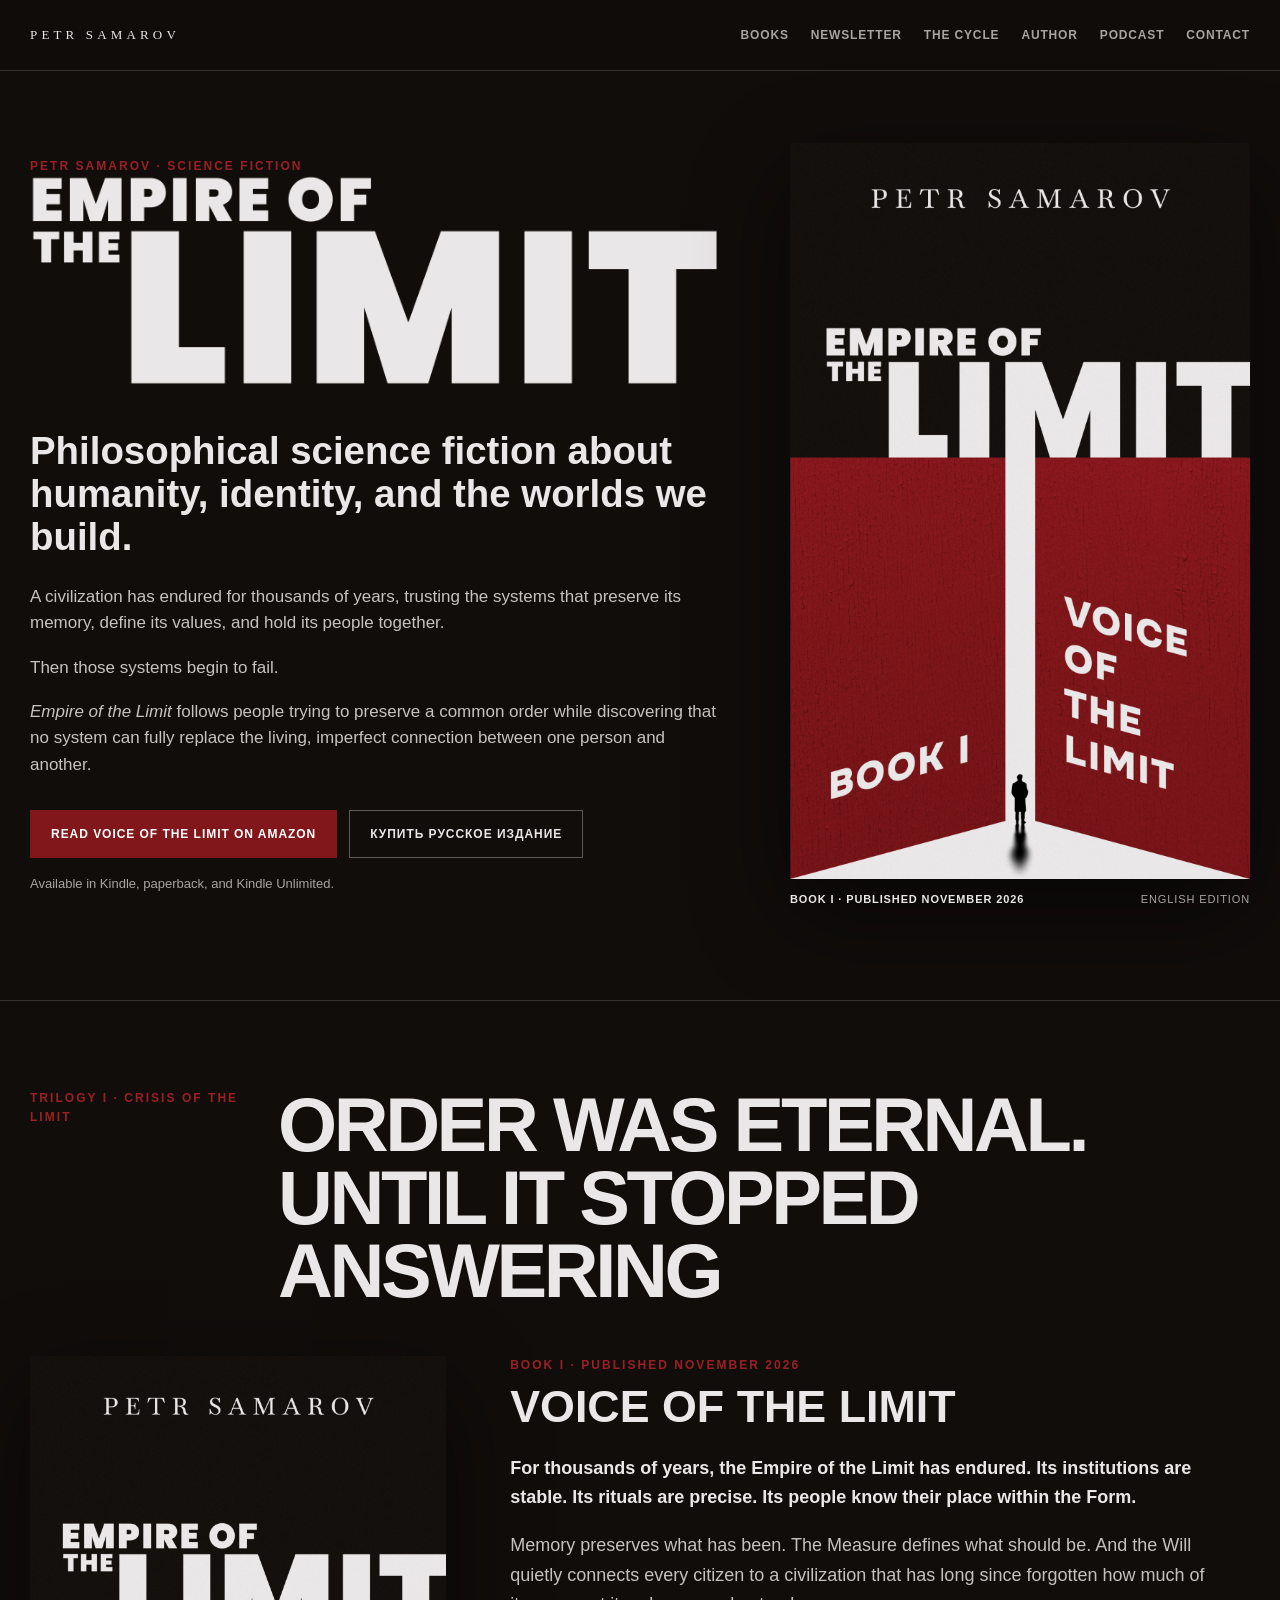
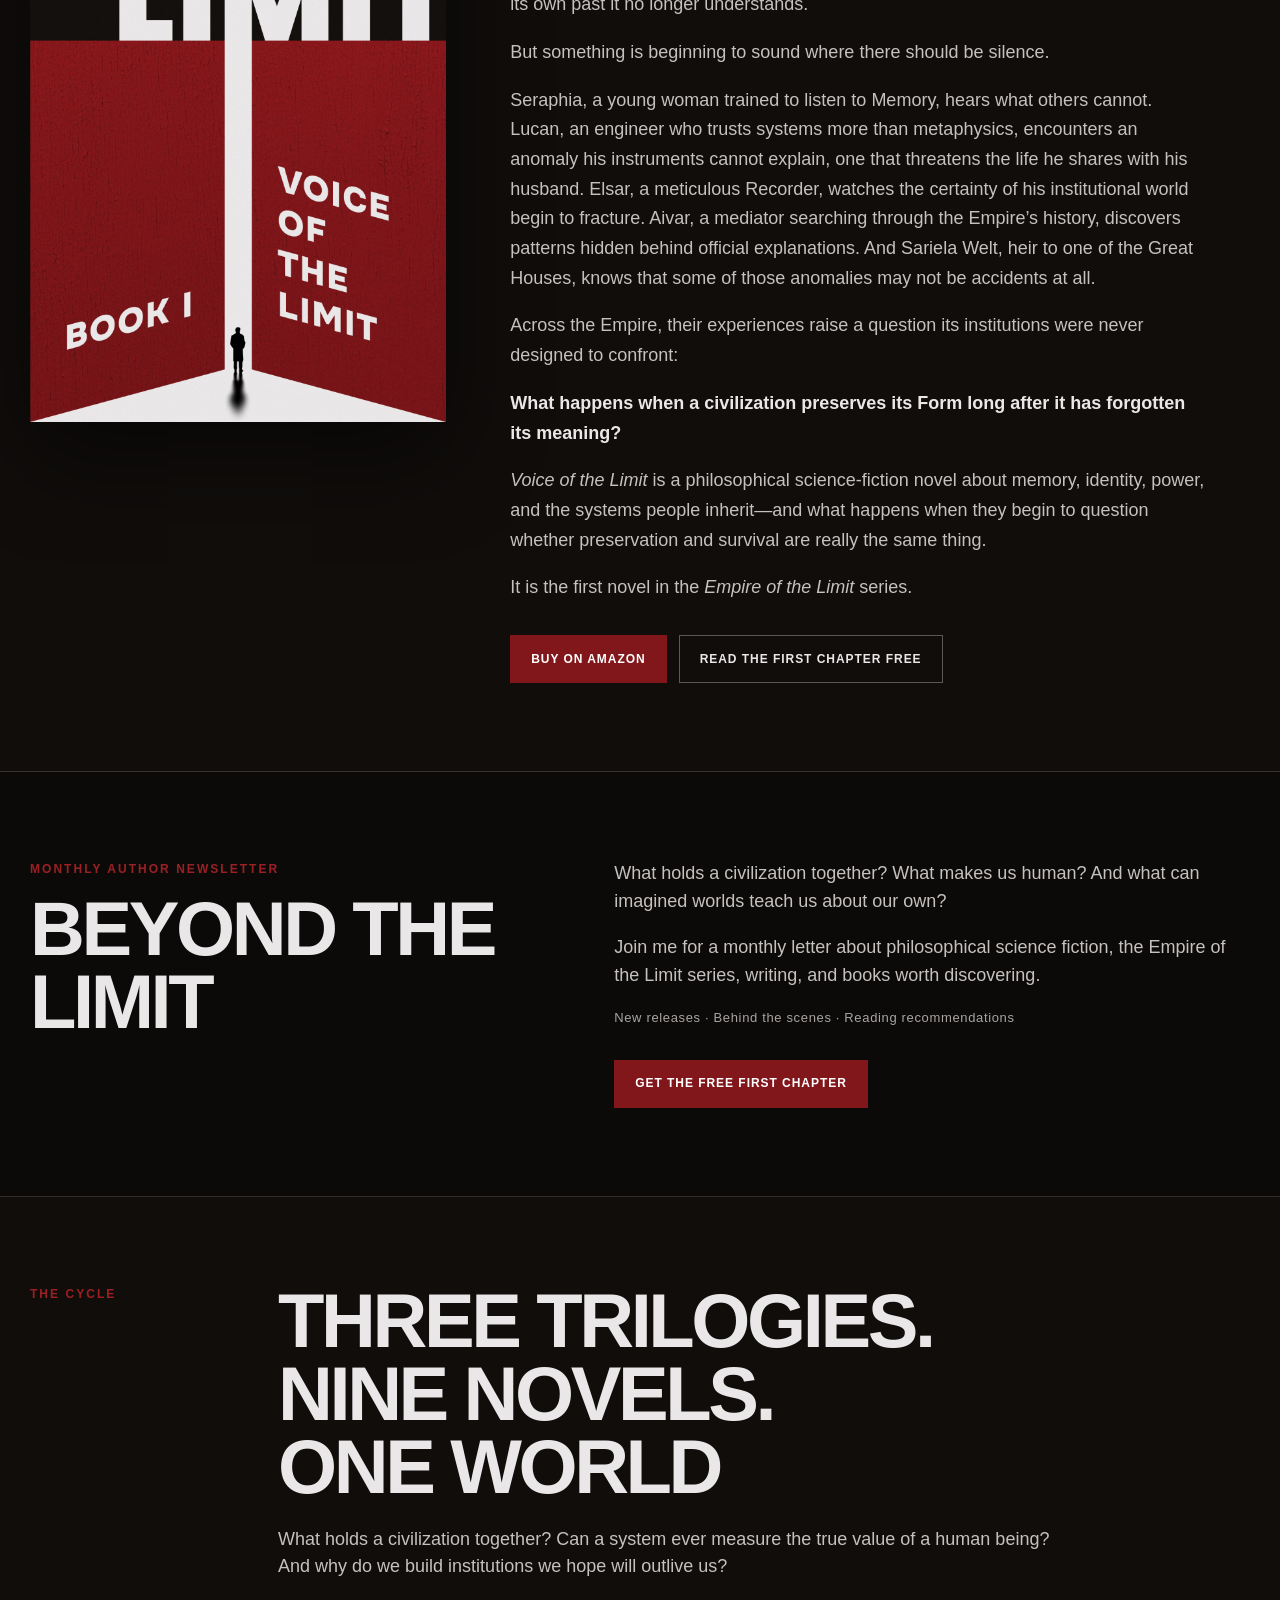
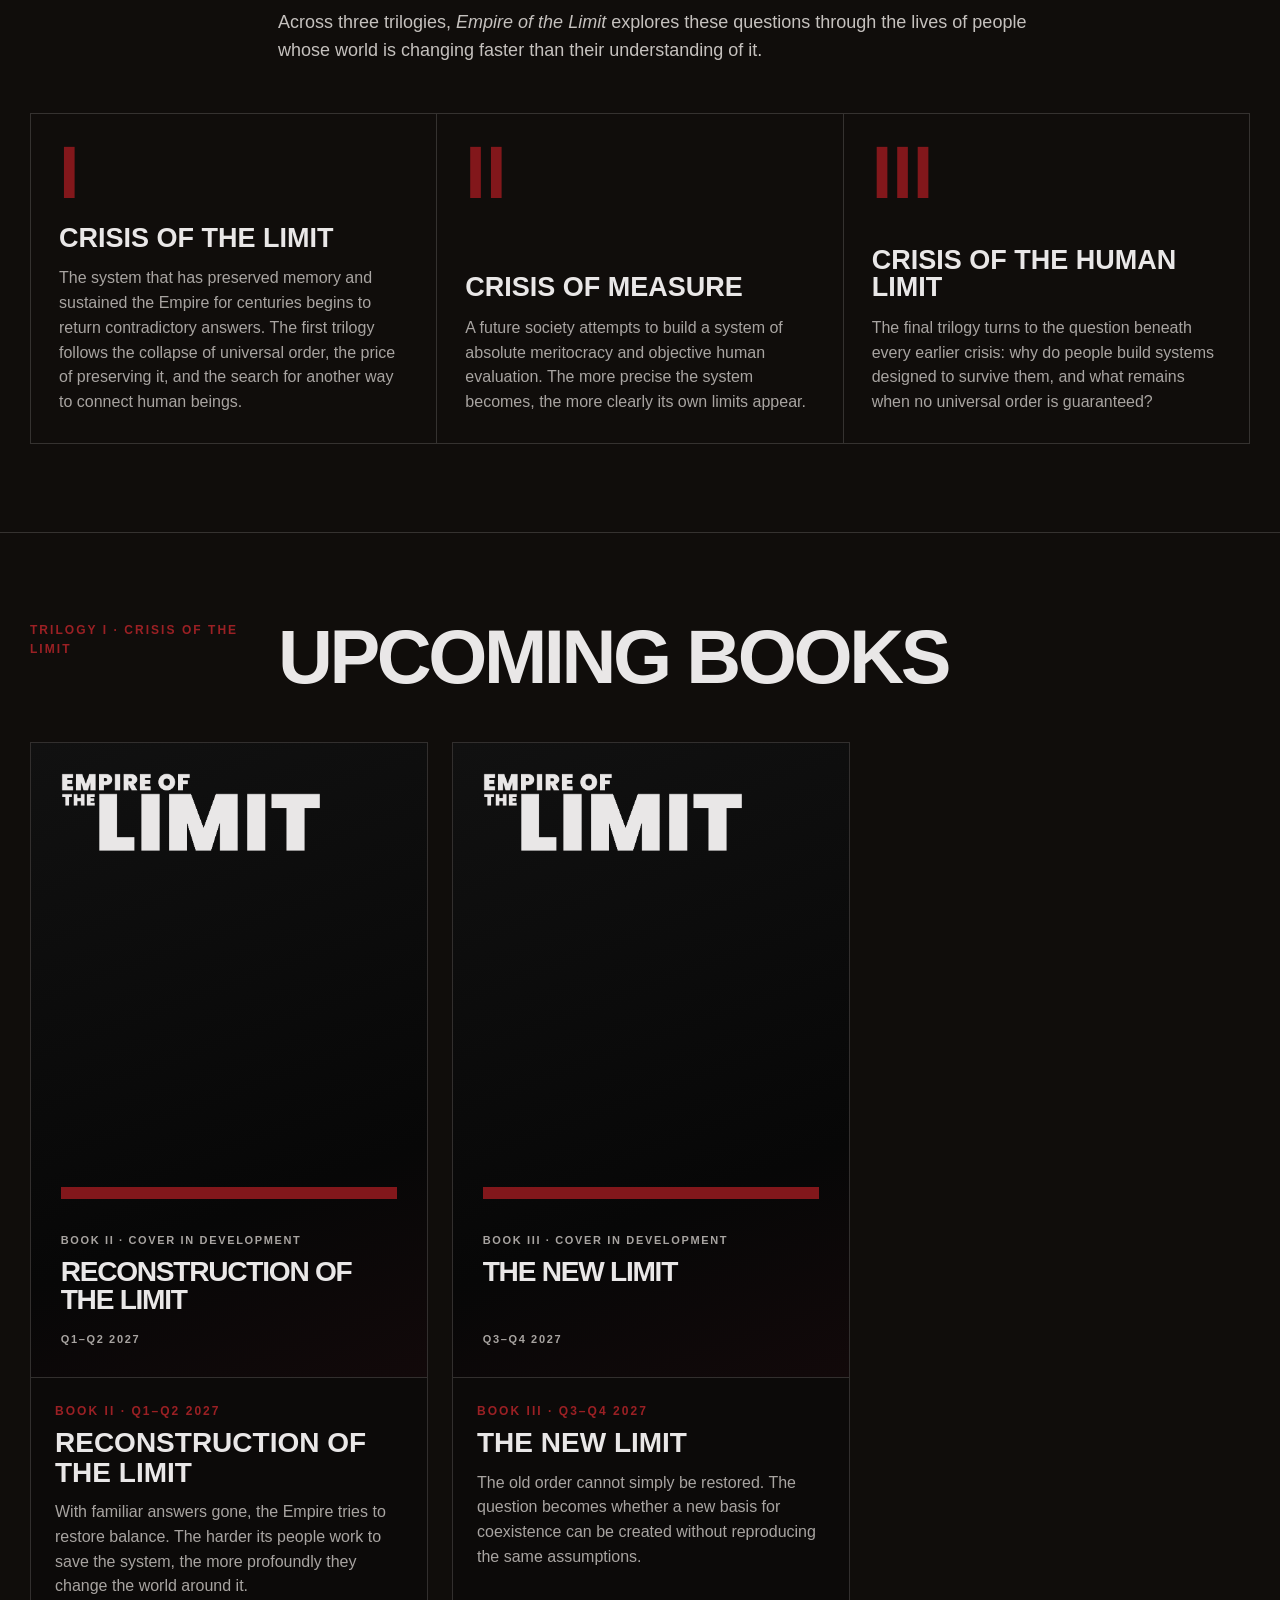
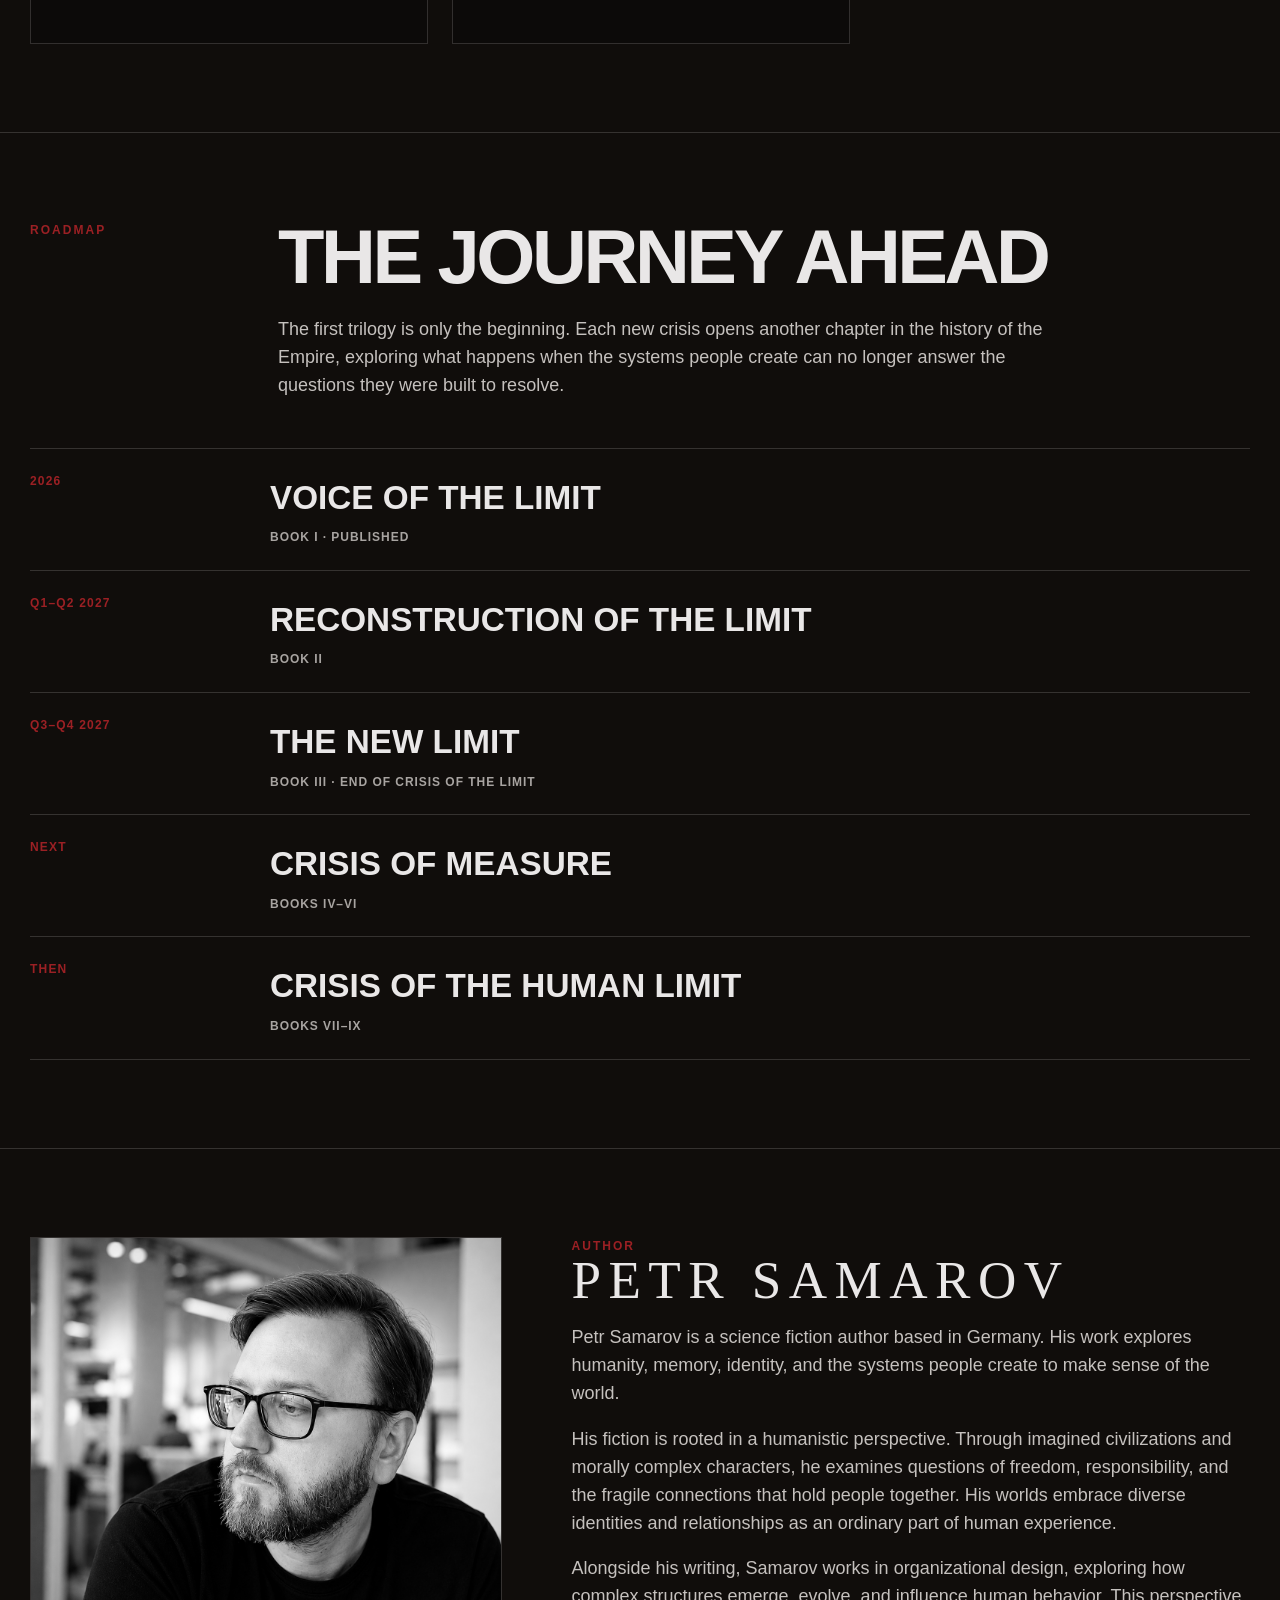
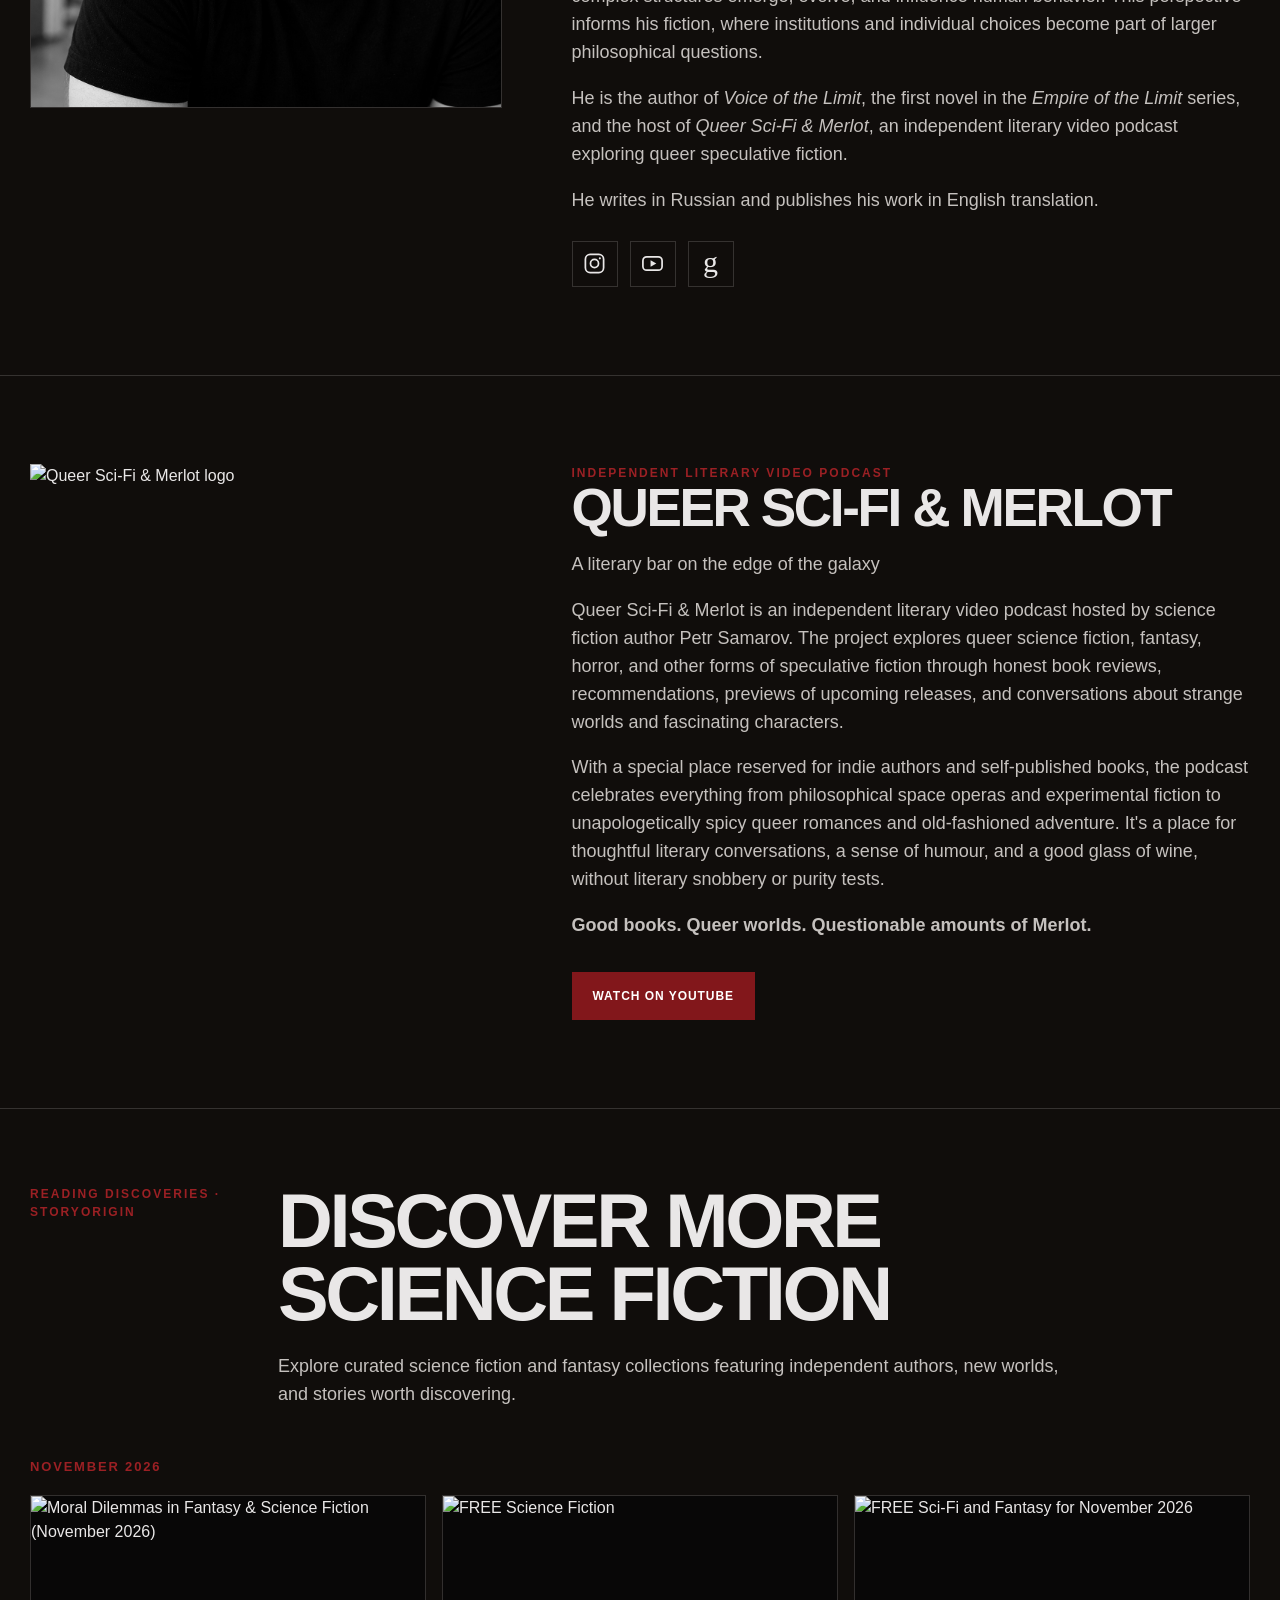
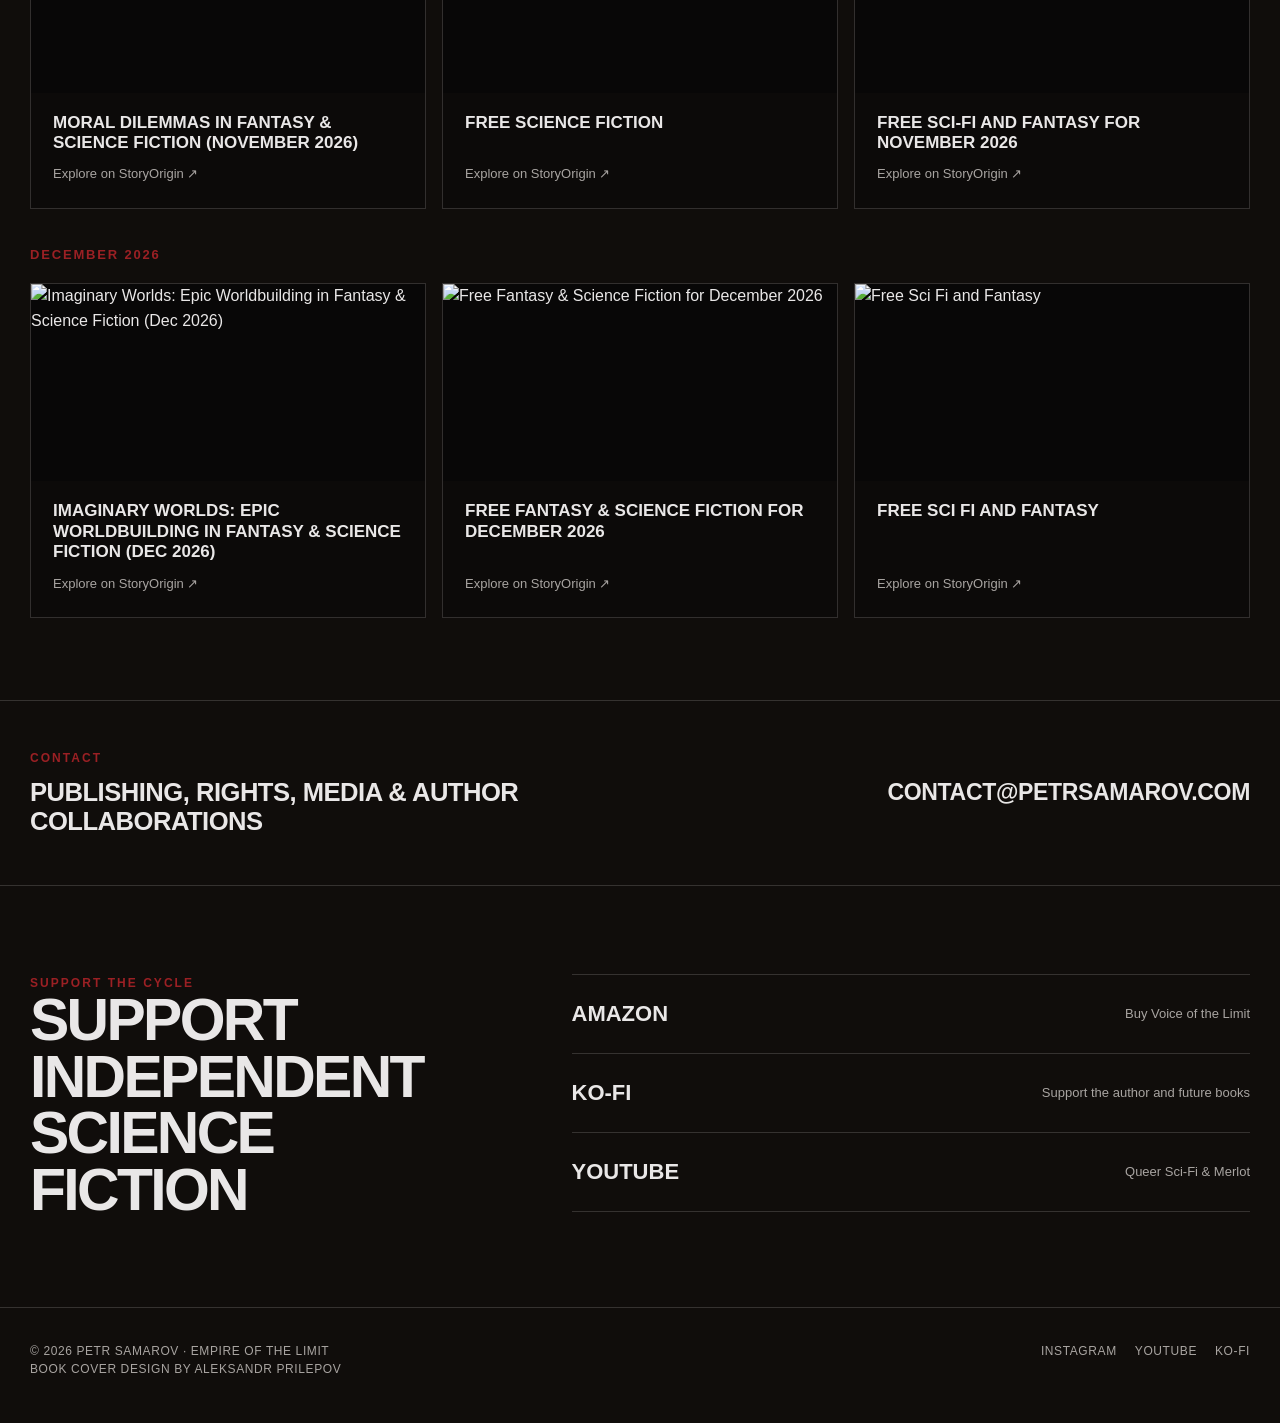
==== commit 33857dcb: "Replace podcast with Queer Sci-Fi & Merlot" ====
--- a/petrsamarov_landing/index.html
+++ b/petrsamarov_landing/index.html
@@ -43,7 +43,7 @@
     "url": "https://petrsamarov.com/",
     "email": "mailto:contact@petrsamarov.com",
     "sameAs": [
-      "https://www.youtube.com/@petrsamarov",
+      "https://www.youtube.com/@QueerSciFiAndMerlot",
       "https://ko-fi.com/petrsamarov",
       "https://www.instagram.com/washoutmymind/",
       "https://www.goodreads.com/author/show/72462207.Petr_Samarov"
@@ -374,11 +374,11 @@
         <p>Petr Samarov is a science fiction author based in Germany. His work explores humanity, memory, identity, and the systems people create to make sense of the world.</p>
         <p>His fiction is rooted in a humanistic perspective. Through imagined civilizations and morally complex characters, he examines questions of freedom, responsibility, and the fragile connections that hold people together. His worlds embrace diverse identities and relationships as an ordinary part of human experience.</p>
         <p>Alongside his writing, Samarov works in organizational design, exploring how complex structures emerge, evolve, and influence human behavior. This perspective informs his fiction, where institutions and individual choices become part of larger philosophical questions.</p>
-        <p>He is the author of <em>Voice of the Limit</em>, the first novel in the <em>Empire of the Limit</em> series, and the creator of <em>Anatomy of Fictional Worlds</em>, a video podcast exploring philosophical and social questions through speculative fiction.</p>
+        <p>He is the author of <em>Voice of the Limit</em>, the first novel in the <em>Empire of the Limit</em> series, and the host of <em>Queer Sci-Fi &amp; Merlot</em>, an independent literary video podcast exploring queer speculative fiction.</p>
         <p>He writes in Russian and publishes his work in English translation.</p>
         <div class="author-social" aria-label="Author social profiles">
           <a href="https://www.instagram.com/washoutmymind/" target="_blank" rel="noopener noreferrer" aria-label="Instagram — washoutmymind" title="Instagram"><svg viewBox="0 0 24 24" aria-hidden="true" focusable="false"><rect x="2.5" y="2.5" width="19" height="19" rx="5"/><circle cx="12" cy="12" r="4.2"/><circle class="social-dot" cx="17.6" cy="6.6" r="1.1"/></svg></a>
-          <a href="https://www.youtube.com/@petrsamarov" target="_blank" rel="noopener noreferrer" aria-label="YouTube — Petr Samarov" title="YouTube"><svg viewBox="0 0 24 24" aria-hidden="true" focusable="false"><rect x="2" y="5" width="20" height="14" rx="4"/><path class="social-play" d="M10 8.5 16 12l-6 3.5z"/></svg></a>
+          <a href="https://www.youtube.com/@QueerSciFiAndMerlot" target="_blank" rel="noopener noreferrer" aria-label="YouTube — Queer Sci-Fi &amp; Merlot" title="YouTube"><svg viewBox="0 0 24 24" aria-hidden="true" focusable="false"><rect x="2" y="5" width="20" height="14" rx="4"/><path class="social-play" d="M10 8.5 16 12l-6 3.5z"/></svg></a>
           <a href="https://www.goodreads.com/author/show/72462207.Petr_Samarov" target="_blank" rel="noopener noreferrer" aria-label="Goodreads — Petr Samarov" title="Goodreads"><span class="goodreads-mark" aria-hidden="true">g</span></a>
         </div>
       </div>
@@ -387,41 +387,19 @@
 
   <section id="podcast">
     <div class="container podcast-layout">
-
-      <div class="poster-block">
-        <div class="mini">
-          Podcast · YouTube
-        </div>
-
-        <div class="big">
-          Anatomy of<br>
-          Fictional<br>
-          Worlds
-        </div>
-      </div>
-
+      <div class="podcast-logo">
+        <img src="assets/queer-scifi-merlot.png" alt="Queer Sci-Fi &amp; Merlot logo" width="1254" height="1254" loading="lazy">
+      </div>
       <div class="content-block">
-
-        <div class="eyebrow">
-          Independent media project
-        </div>
-
-        <h2>What imagined worlds reveal about our own</h2>
-
-        <p>Why do we create fictional civilizations? What can they tell us about power, love, technology, freedom, and human nature?</p>
-        <p><em>Anatomy of Fictional Worlds</em> is a video podcast exploring these questions through science fiction and fantasy — from Herbert, Orwell, and Le Guin to contemporary novels, films, and video games.</p>
-        <p>New episodes every week.</p>
+        <div class="eyebrow">Independent literary video podcast</div>
+        <h2>Queer Sci-Fi &amp; Merlot</h2>
+        <p class="podcast-subtitle">A literary bar on the edge of the galaxy</p>
+        <p>Queer Sci-Fi &amp; Merlot is an independent literary video podcast hosted by science fiction author Petr Samarov. The project explores queer science fiction, fantasy, horror, and other forms of speculative fiction through honest book reviews, recommendations, previews of upcoming releases, and conversations about strange worlds and fascinating characters.</p>
+        <p>With a special place reserved for indie authors and self-published books, the podcast celebrates everything from philosophical space operas and experimental fiction to unapologetically spicy queer romances and old-fashioned adventure. It's a place for thoughtful literary conversations, a sense of humour, and a good glass of wine, without literary snobbery or purity tests.</p>
+        <p class="podcast-slogan"><strong>Good books. Queer worlds. Questionable amounts of Merlot.</strong></p>
         <div class="actions">
-          <a
-            class="btn primary"
-            href="https://www.youtube.com/@petrsamarov"
-            target="_blank"
-            rel="noopener"
-          >
-            Watch on YouTube
-          </a>
-        </div>
-
+          <a class="btn primary" href="https://www.youtube.com/@QueerSciFiAndMerlot" target="_blank" rel="noopener noreferrer">Watch on YouTube</a>
+        </div>
       </div>
     </div>
   </section>
@@ -533,12 +511,12 @@
 
         <a
           class="support-link"
-          href="https://www.youtube.com/@petrsamarov"
+          href="https://www.youtube.com/@QueerSciFiAndMerlot"
           target="_blank"
           rel="noopener"
         >
           <strong>YouTube</strong>
-          <span>Anatomy of Fictional Worlds</span>
+          <span>Queer Sci-Fi &amp; Merlot</span>
         </a>
 
       </div>
@@ -580,7 +558,7 @@
       </a>
 
       <a
-        href="https://www.youtube.com/@petrsamarov"
+        href="https://www.youtube.com/@QueerSciFiAndMerlot"
         target="_blank"
         rel="noopener"
       >
--- a/petrsamarov_landing/assets/styles.css
+++ b/petrsamarov_landing/assets/styles.css
@@ -260,3 +260,30 @@
 
 /* Goodreads lettermark aligned with author social icons */
 .author-social .goodreads-mark{display:block;font-family:Georgia,'Times New Roman',serif;font-size:30px;font-weight:400;line-height:1;transform:translateY(-2px)}
+
+/* Published novel and author newsletter */
+.featured-book{display:grid;grid-template-columns:minmax(0,.72fr) minmax(0,1.28fr);gap:clamp(28px,5vw,70px);align-items:start}
+.featured-cover img{display:block;width:100%;max-width:430px;box-shadow:0 34px 90px rgba(0,0,0,.48)}
+.featured-copy{min-width:0}
+.featured-copy h3{font-size:clamp(28px,3.5vw,46px);line-height:1.05;text-transform:uppercase;margin:0 0 24px}
+.featured-copy p{margin:0 0 18px;line-height:1.65}
+.featured-copy strong{color:var(--paper)}
+.availability-note{color:var(--muted);font-size:13px;margin:16px 0 0}
+.newsletter-layout{display:grid;grid-template-columns:minmax(0,.9fr) minmax(0,1.1fr);gap:clamp(28px,5vw,70px);align-items:start}
+#newsletter{background:#0c0a09}
+.newsletter-layout h2{margin-top:14px}
+.newsletter-layout .content-block p:first-child{margin-top:0}
+.newsletter-layout .newsletter-topics{font-size:13px;color:var(--muted);letter-spacing:.05em}
+.upcoming-grid{grid-template-columns:repeat(2,minmax(0,1fr));max-width:820px}
+section[id]{scroll-margin-top:100px}
+.nav-links{flex-wrap:wrap}
+@media(max-width:920px){.featured-book,.newsletter-layout{grid-template-columns:1fr}.featured-cover img{max-width:360px}.upcoming-grid{max-width:620px}section[id]{scroll-margin-top:145px}}
+@media(max-width:600px){.upcoming-grid{grid-template-columns:1fr}.featured-copy p{font-size:16px}.featured-cover img{max-width:280px}.nav-links{gap:10px 14px}.hero .actions .btn{width:100%;text-align:center}.cover-caption{flex-wrap:wrap}.newsletter-layout h2{overflow-wrap:anywhere}}
+
+/* Upcoming cover placeholders: fit long titles and align shared baselines */
+.upcoming-grid .book-visual{container-type:inline-size}
+.upcoming-grid .placeholder{padding:clamp(16px,7.5cqw,30px)}
+.upcoming-grid .placeholder h3{font-size:clamp(16px,7.1cqw,34px);line-height:1;letter-spacing:-.045em;min-height:2em;margin:10px 0 18px;overflow-wrap:normal}
+.upcoming-grid .placeholder small{font-size:clamp(9px,2.8cqw,11px);line-height:1.35}
+.upcoming-grid .placeholder-rule{flex-shrink:0}
+.upcoming-grid .book-card{min-width:0}
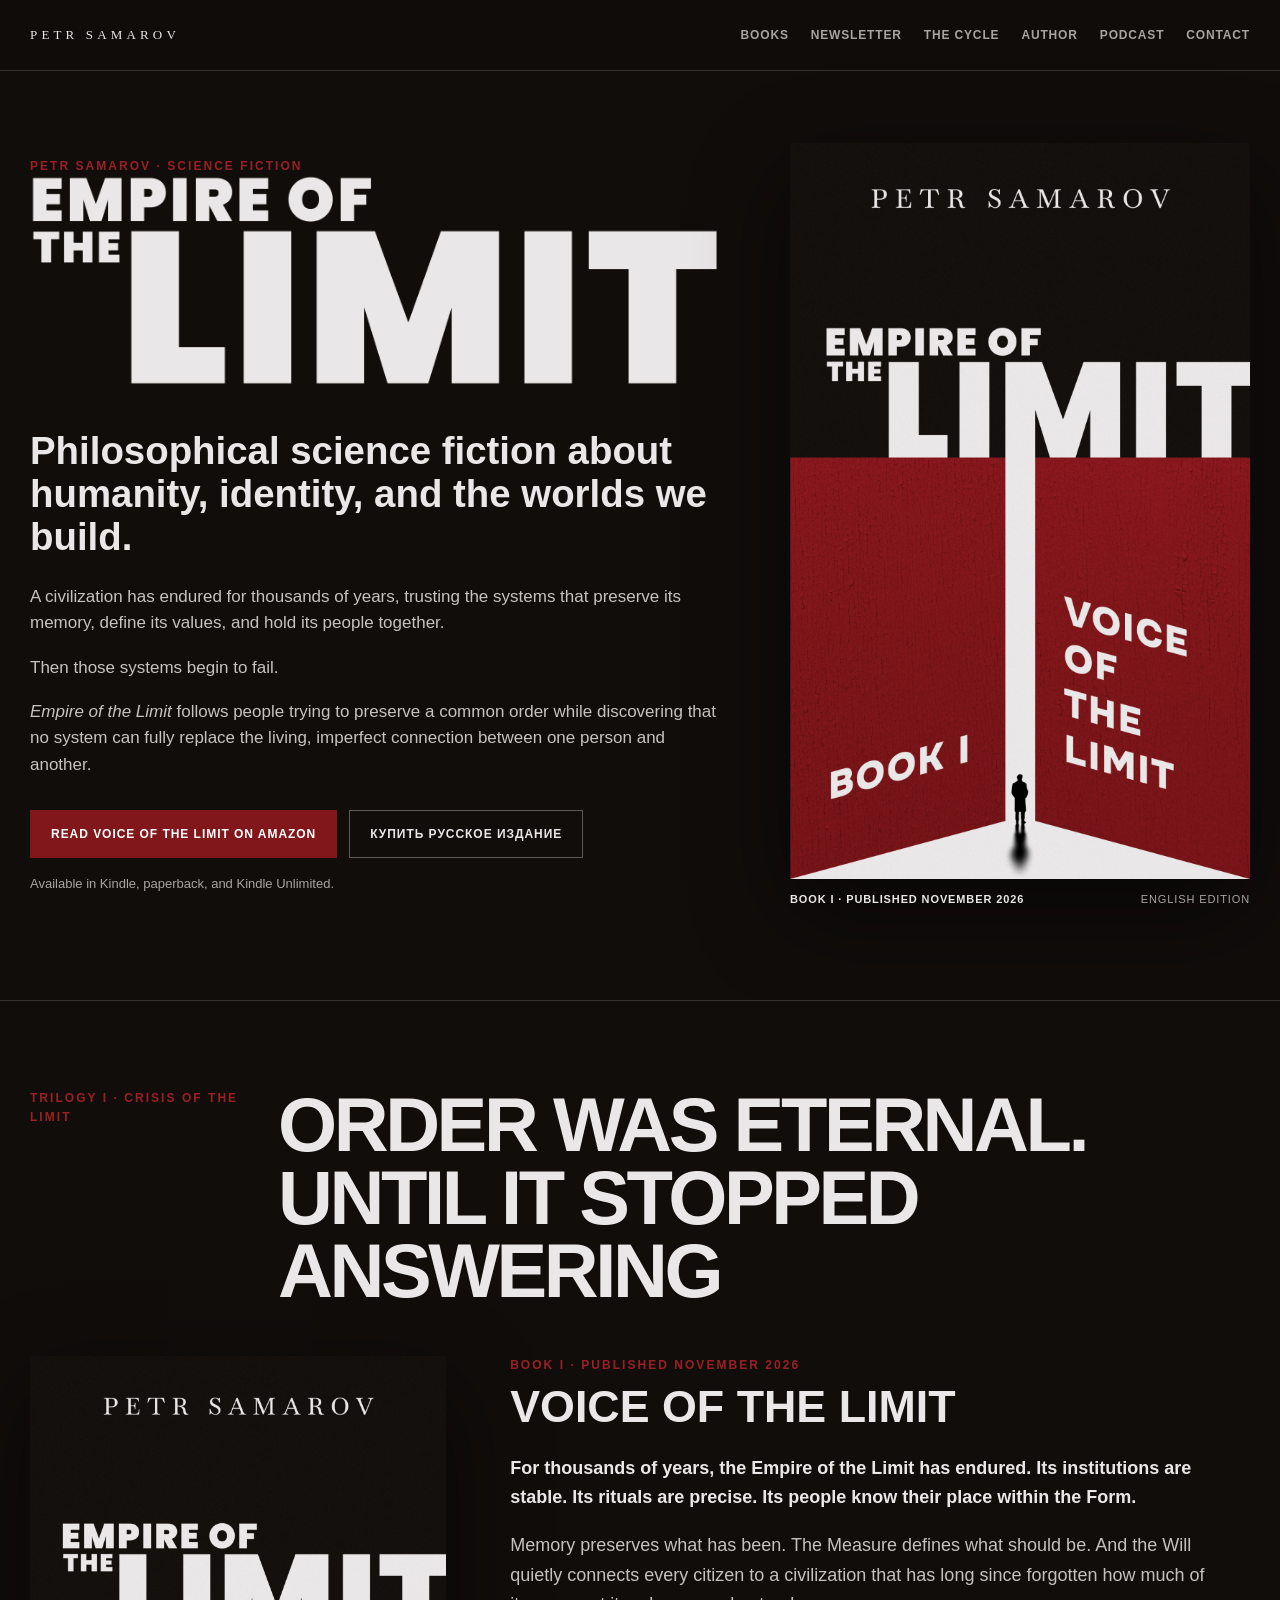
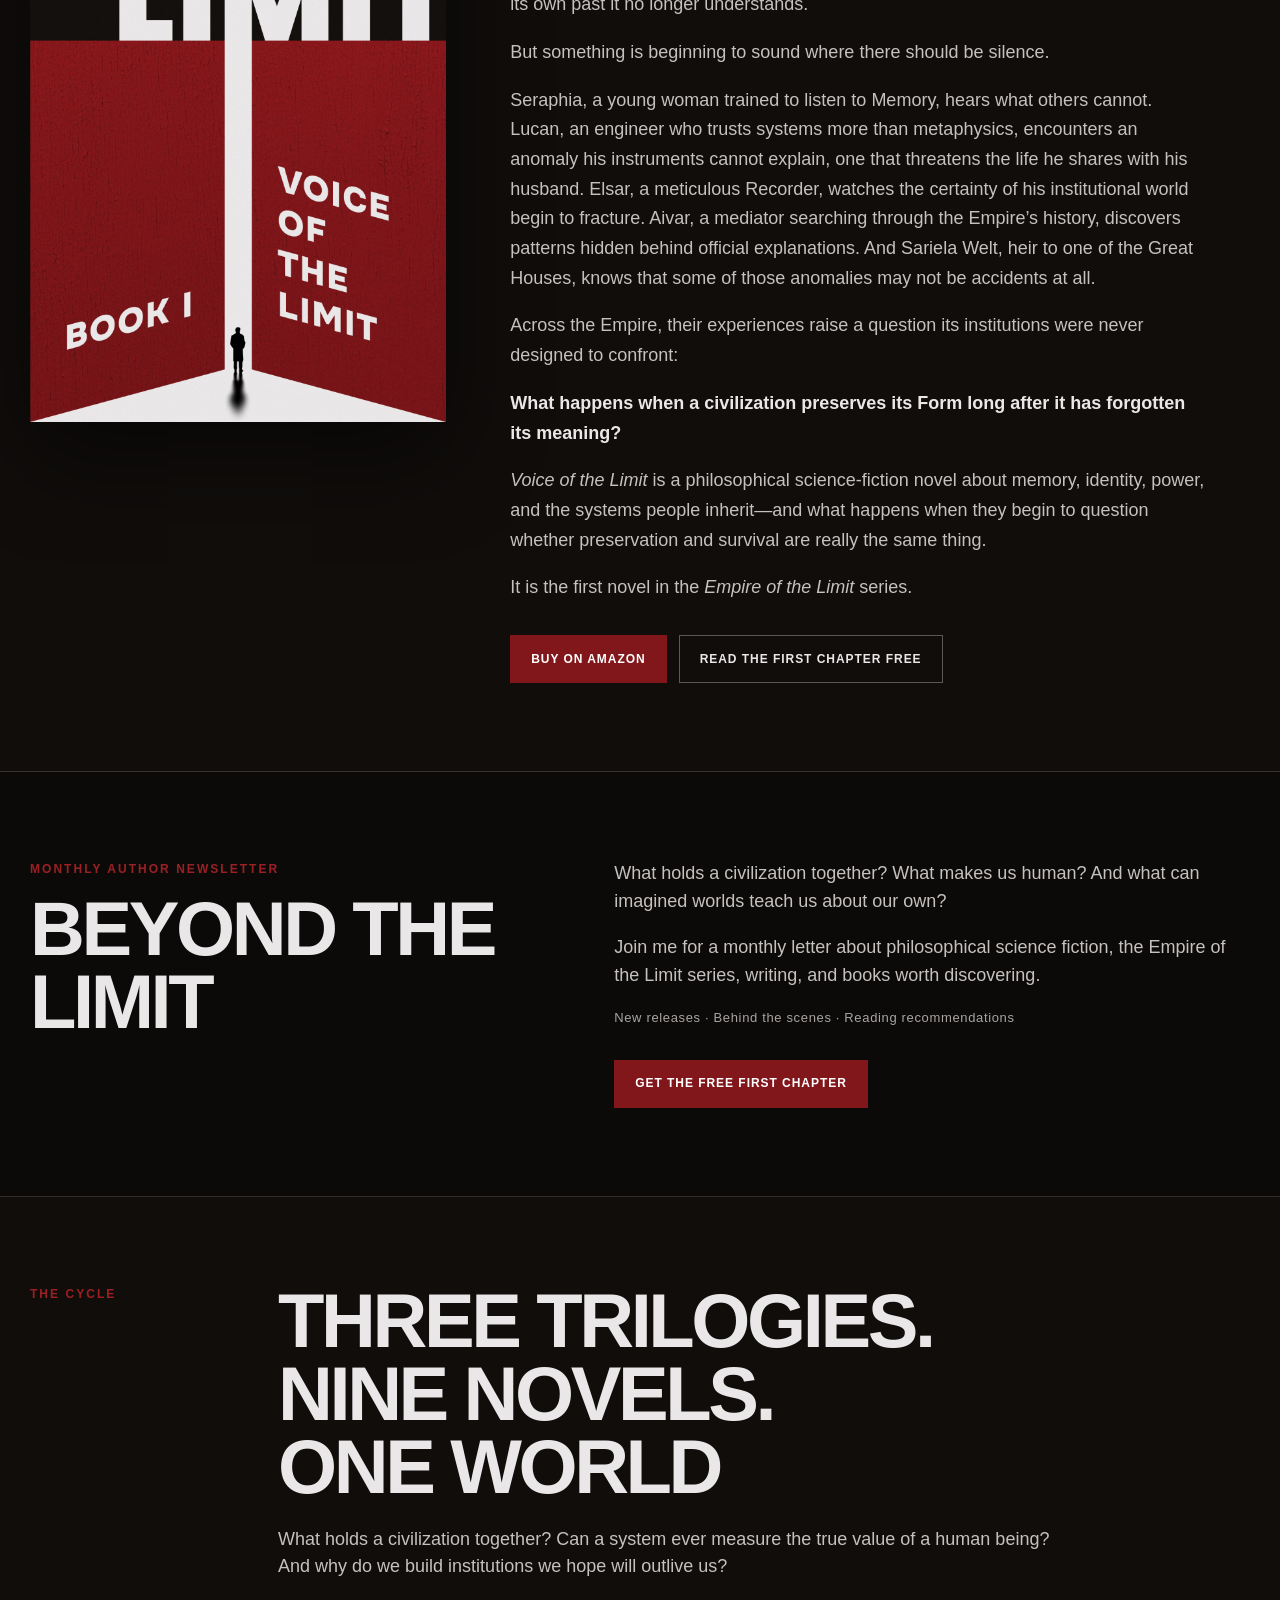
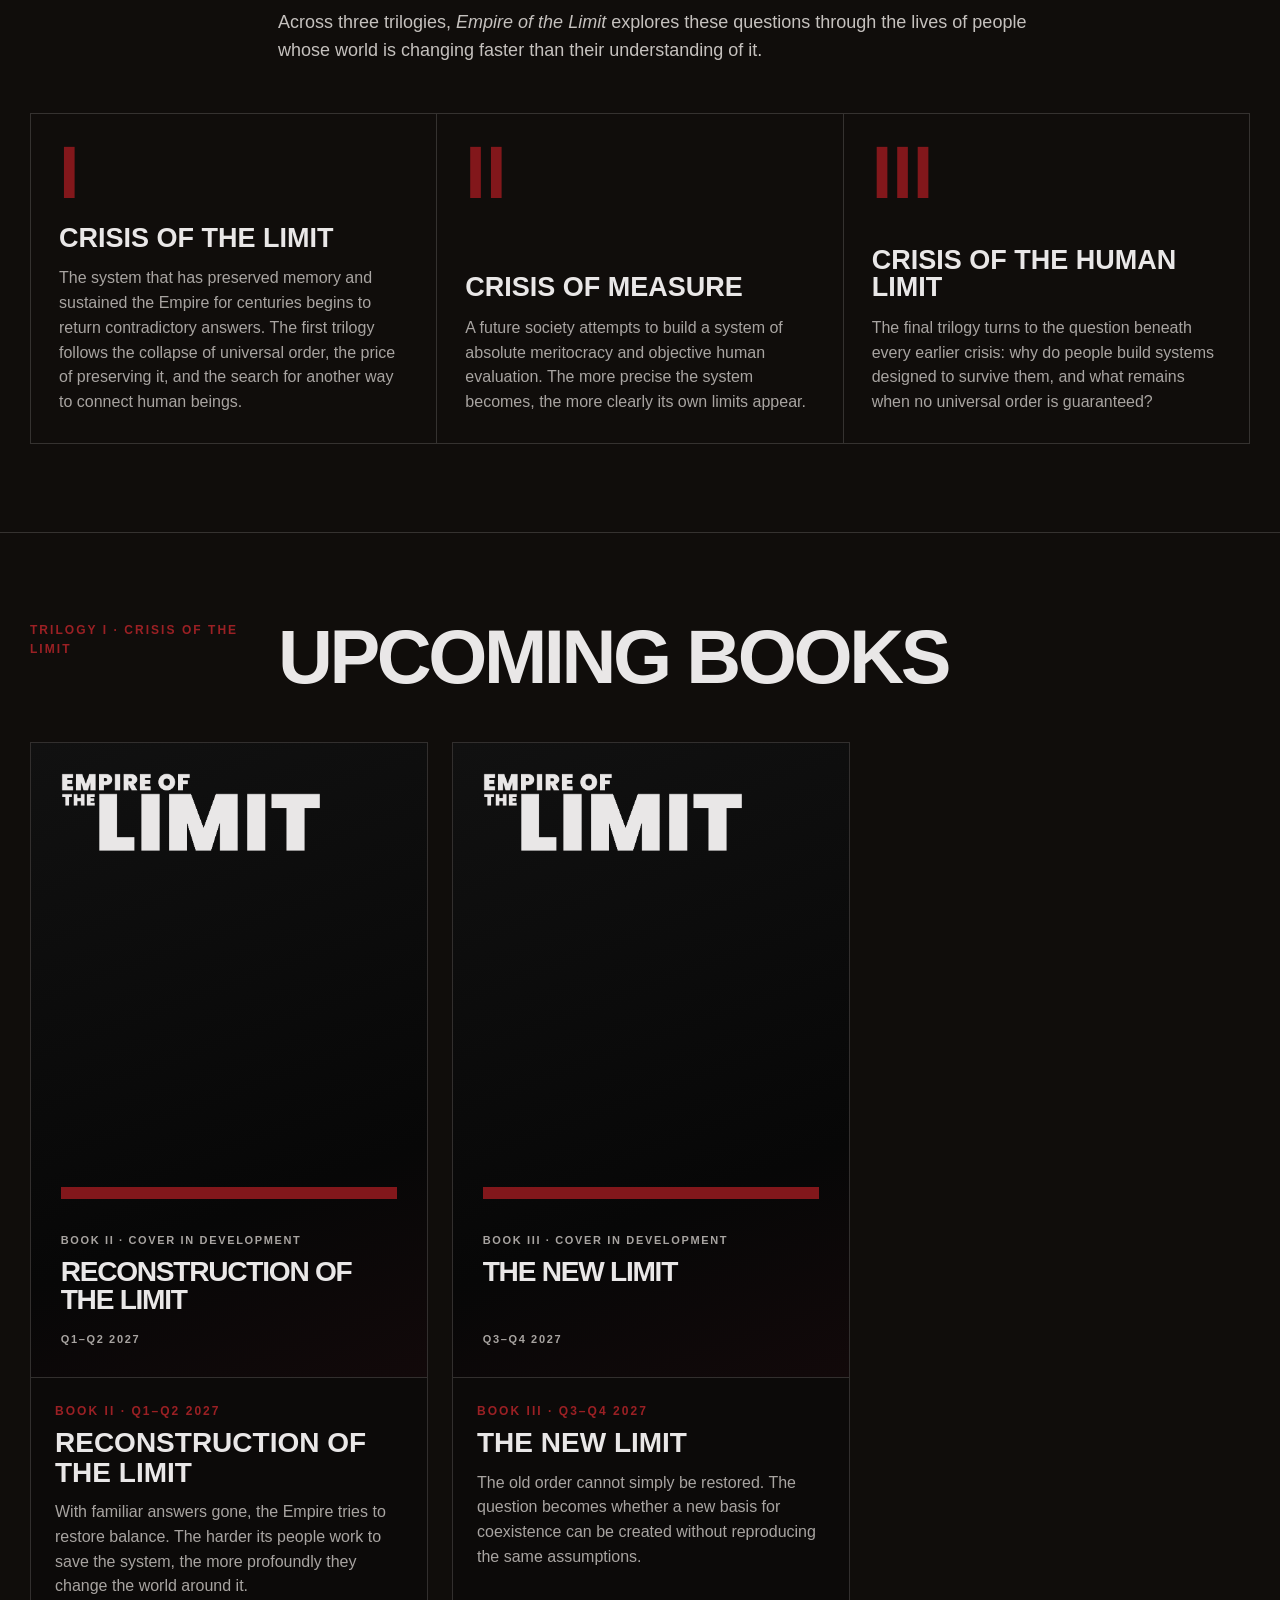
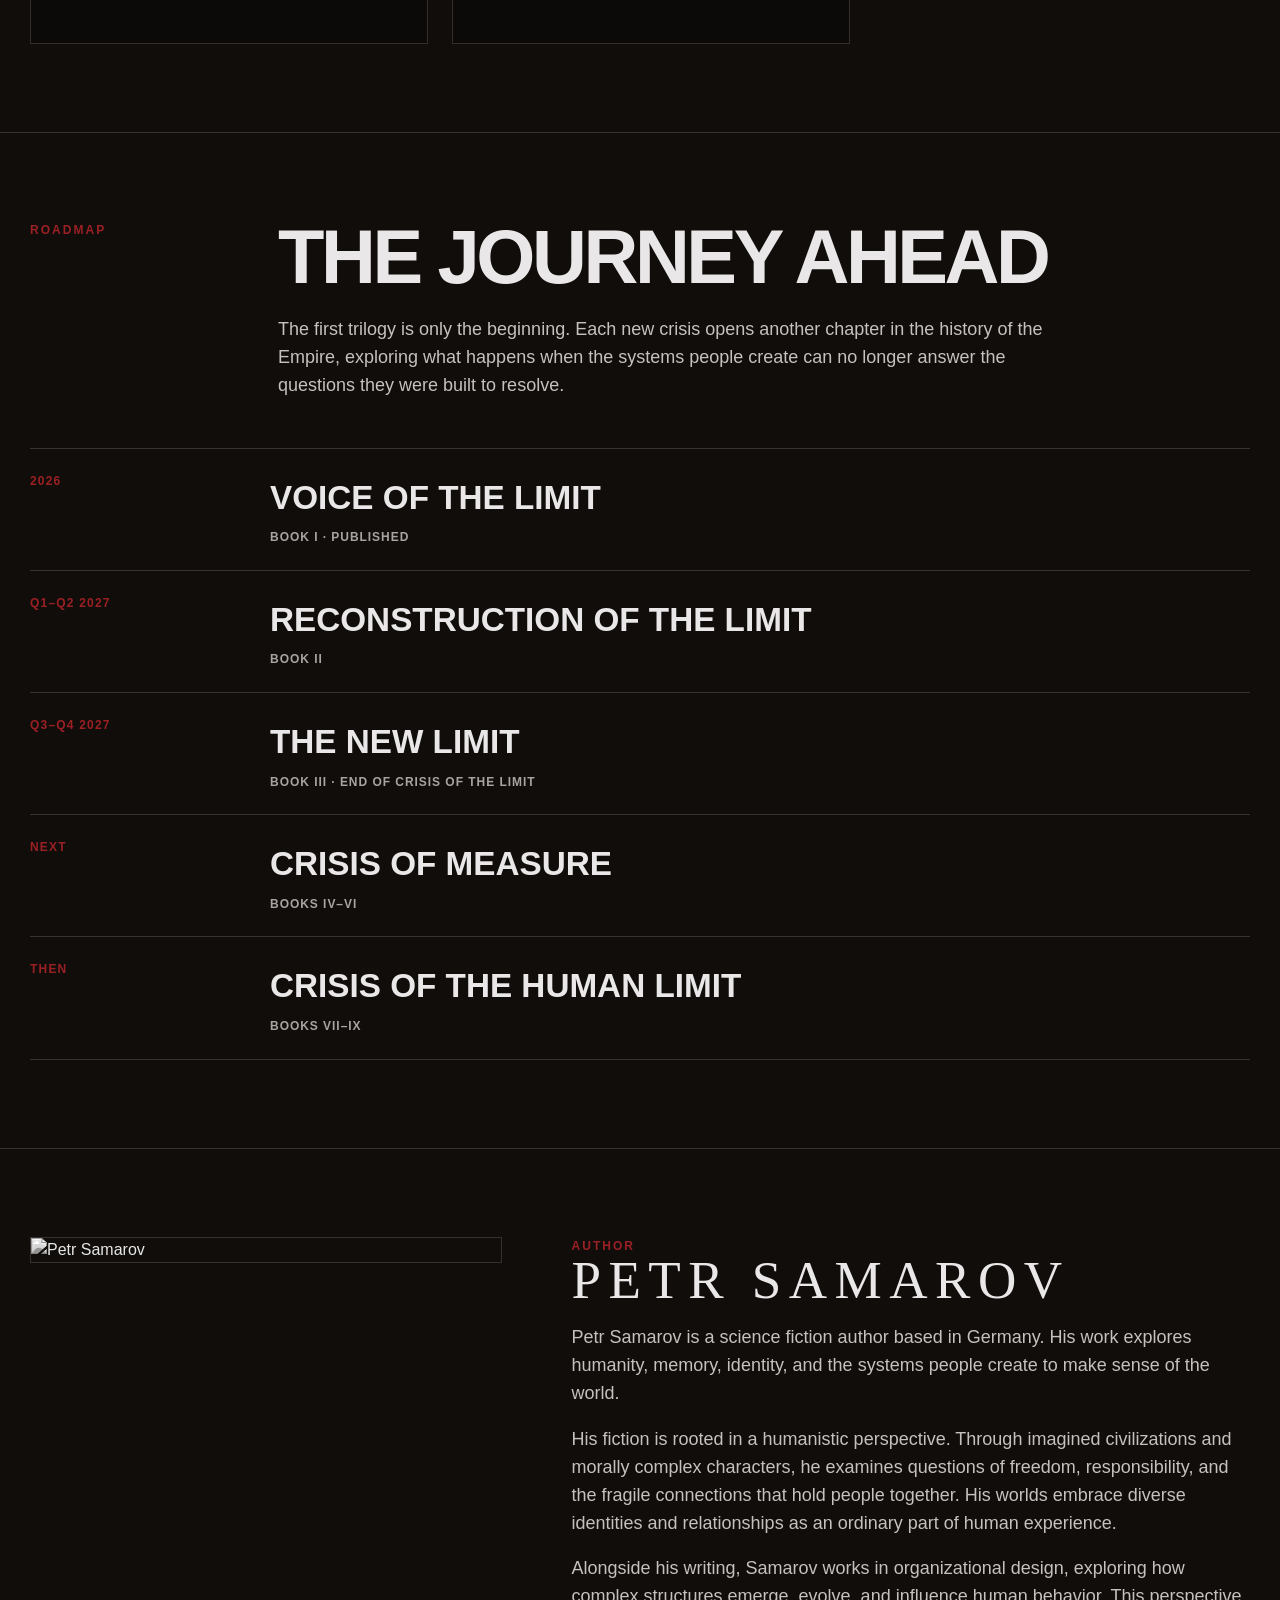
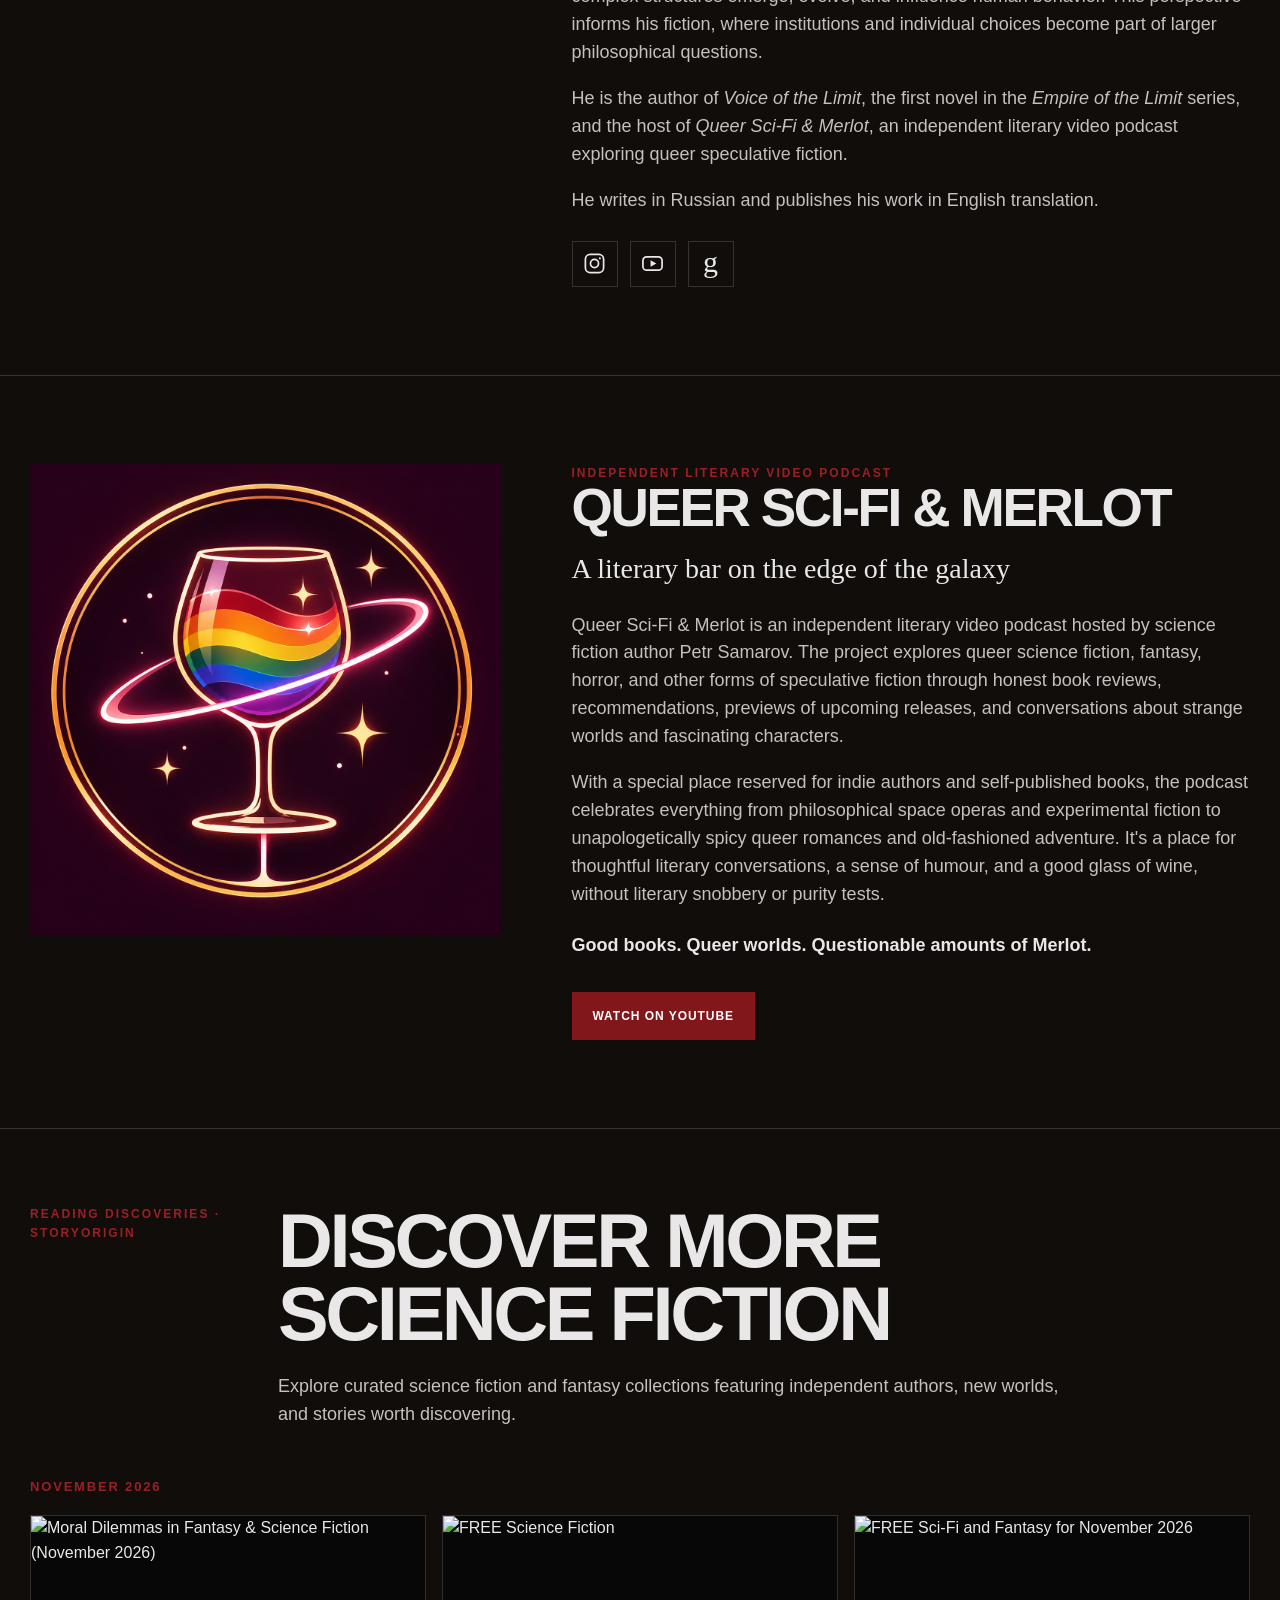
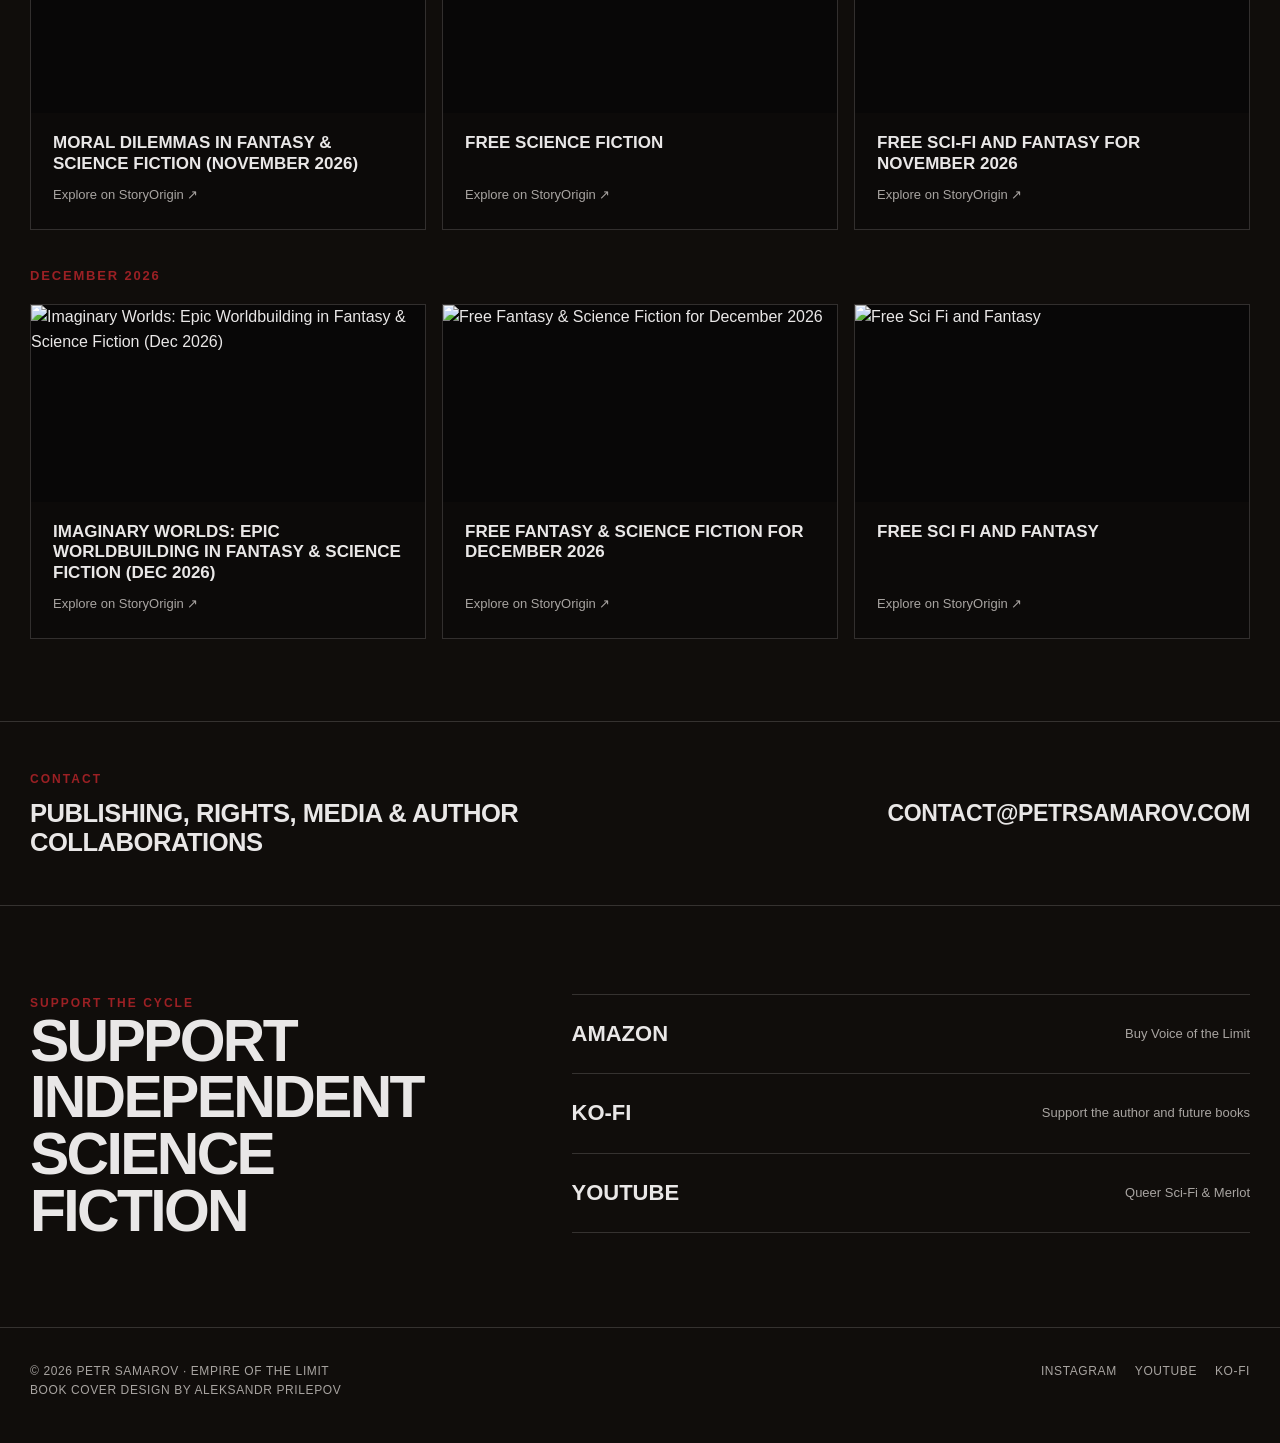
==== commit 6c168312: "Use updated author portrait" ====
--- a/petrsamarov_landing/index.html
+++ b/petrsamarov_landing/index.html
@@ -357,7 +357,7 @@
 
       <img
         class="author-photo"
-        src="assets/author-new.png"
+        src="assets/author-portrait-2026.jpg"
         alt="Petr Samarov"
       >
 
--- a/petrsamarov_landing/assets/styles.css
+++ b/petrsamarov_landing/assets/styles.css
@@ -287,3 +287,12 @@
 .upcoming-grid .placeholder small{font-size:clamp(9px,2.8cqw,11px);line-height:1.35}
 .upcoming-grid .placeholder-rule{flex-shrink:0}
 .upcoming-grid .book-card{min-width:0}
+
+/* Queer Sci-Fi & Merlot: preserve the original square artwork */
+.podcast-logo{min-width:0;max-width:480px}
+.podcast-logo img{display:block;width:100%;height:auto;object-fit:contain}
+#podcast .podcast-subtitle{font-family:var(--serif);font-size:clamp(20px,2.2vw,28px);color:var(--paper);line-height:1.3;margin:18px 0 24px}
+#podcast .podcast-slogan{color:var(--paper);margin-top:24px}
+#podcast h2{overflow-wrap:break-word}
+@media(max-width:920px){#podcast .podcast-layout{gap:32px}.podcast-logo{max-width:400px}}
+@media(max-width:600px){.podcast-logo{max-width:320px}}
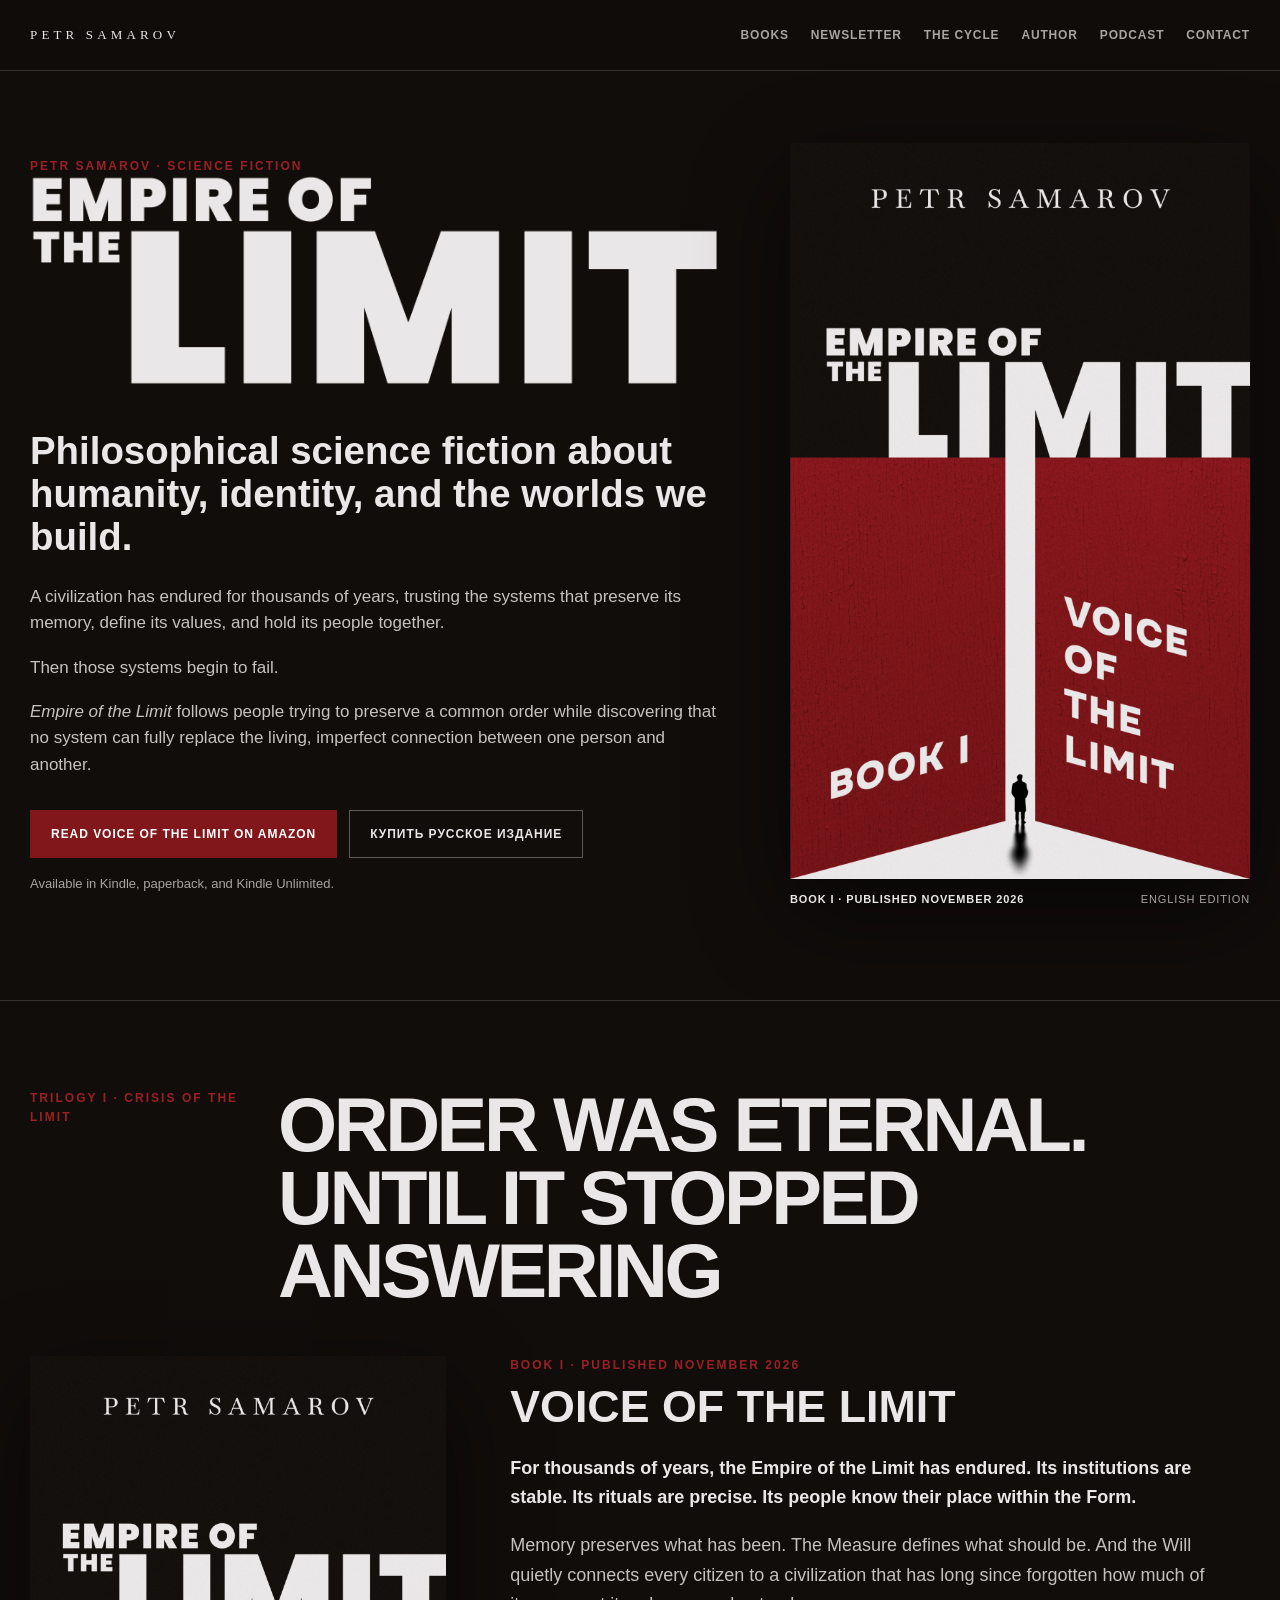
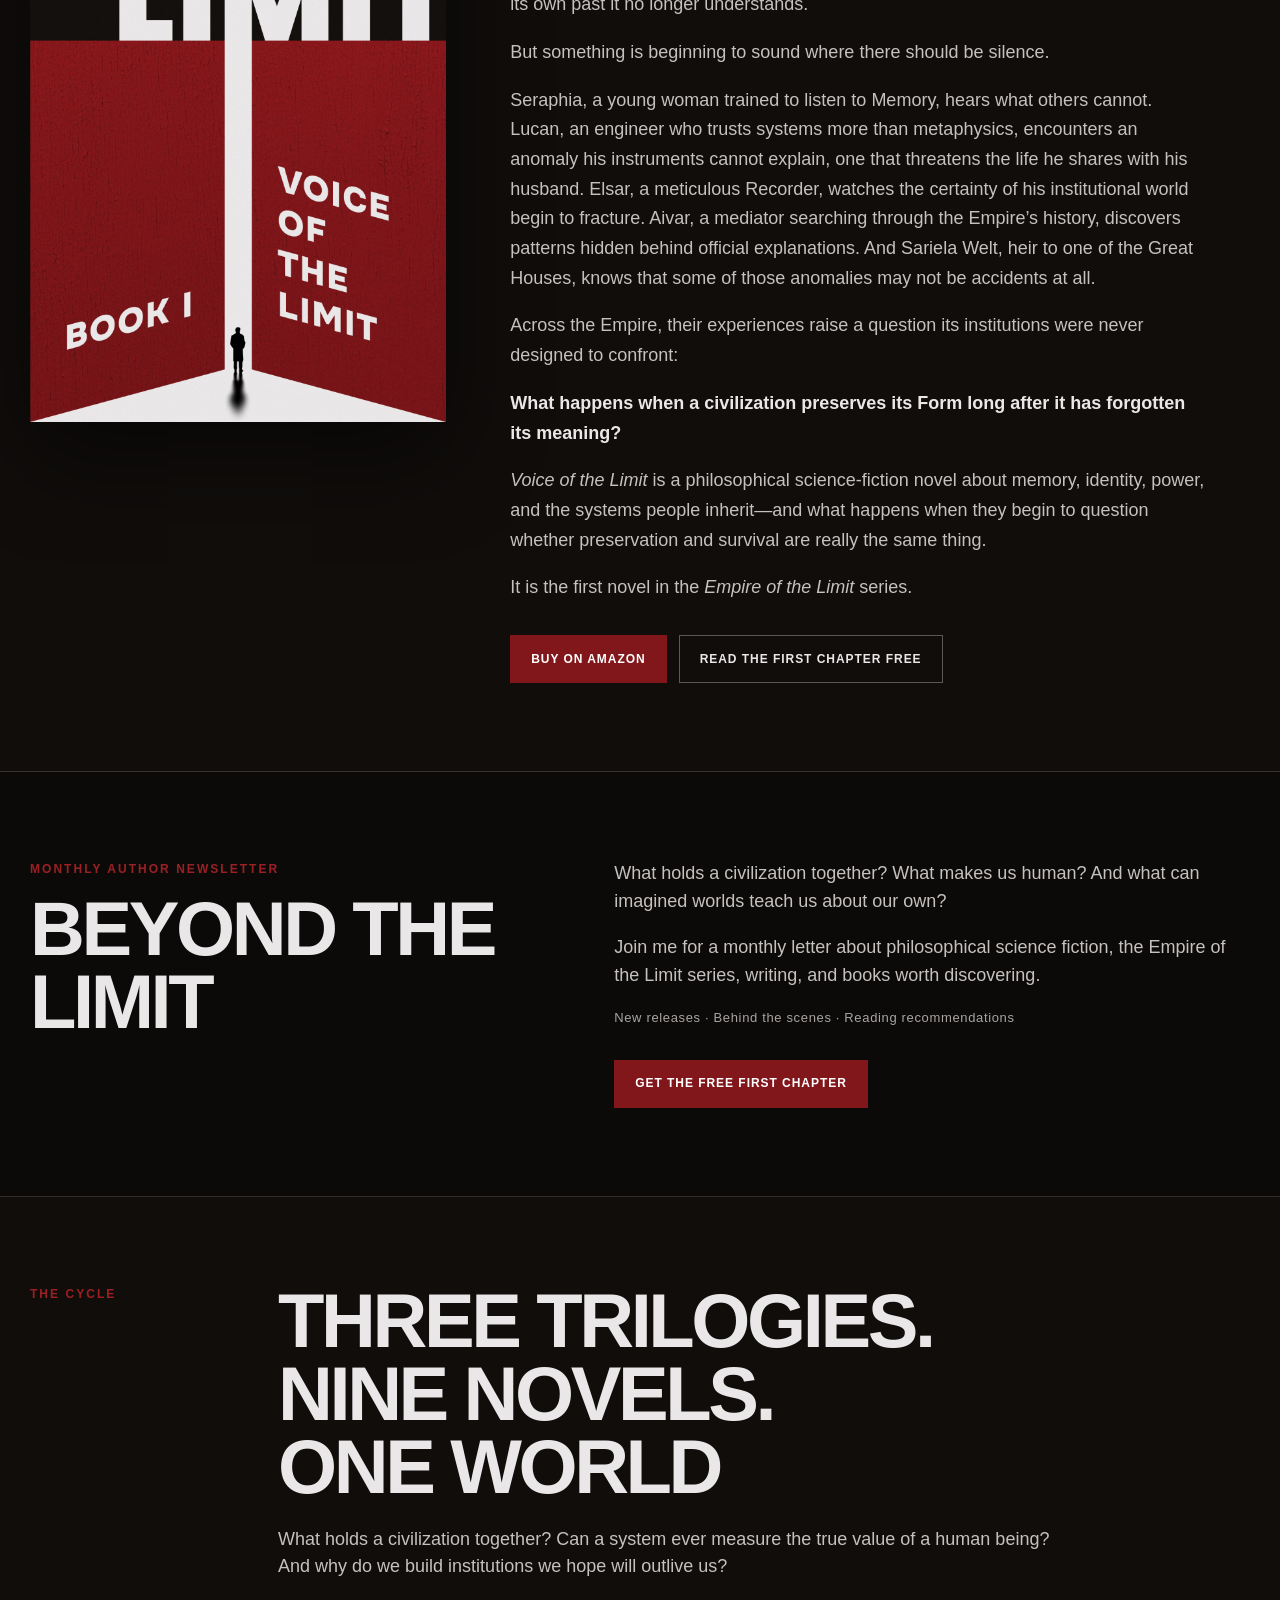
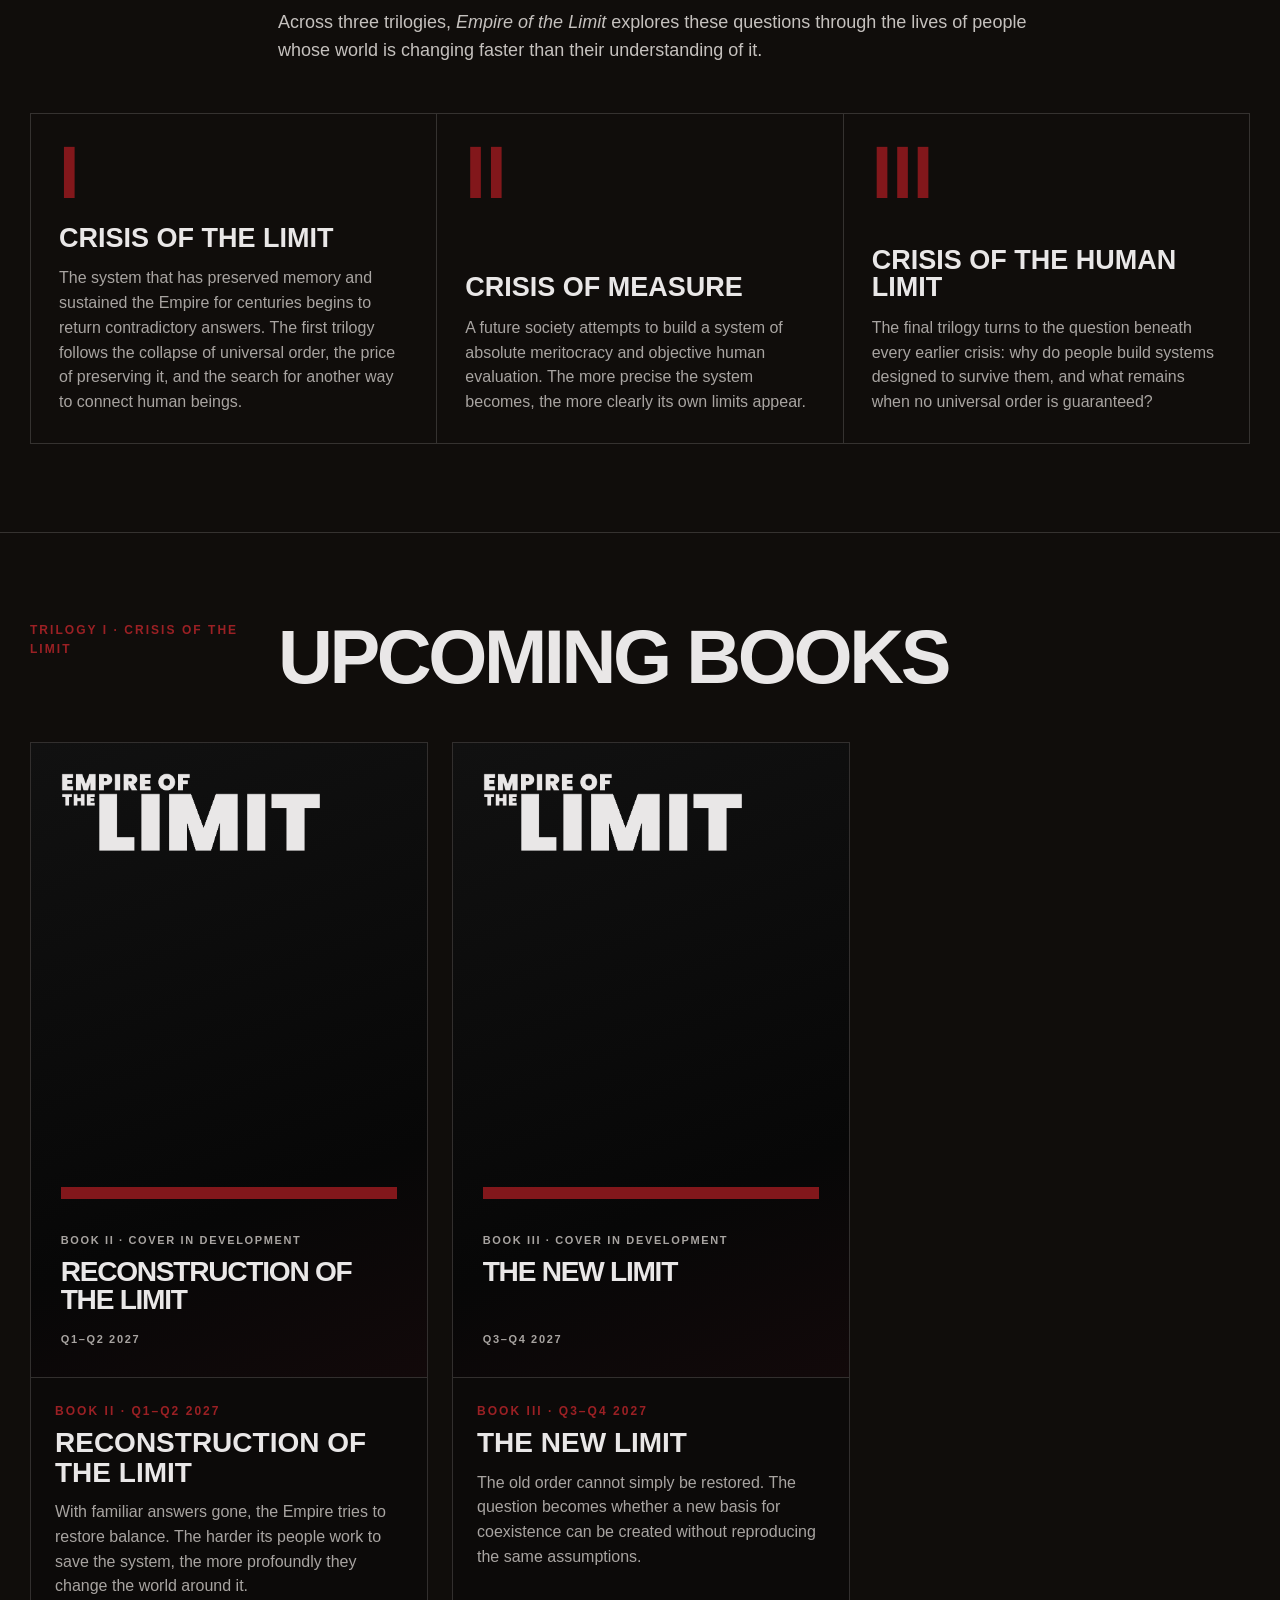
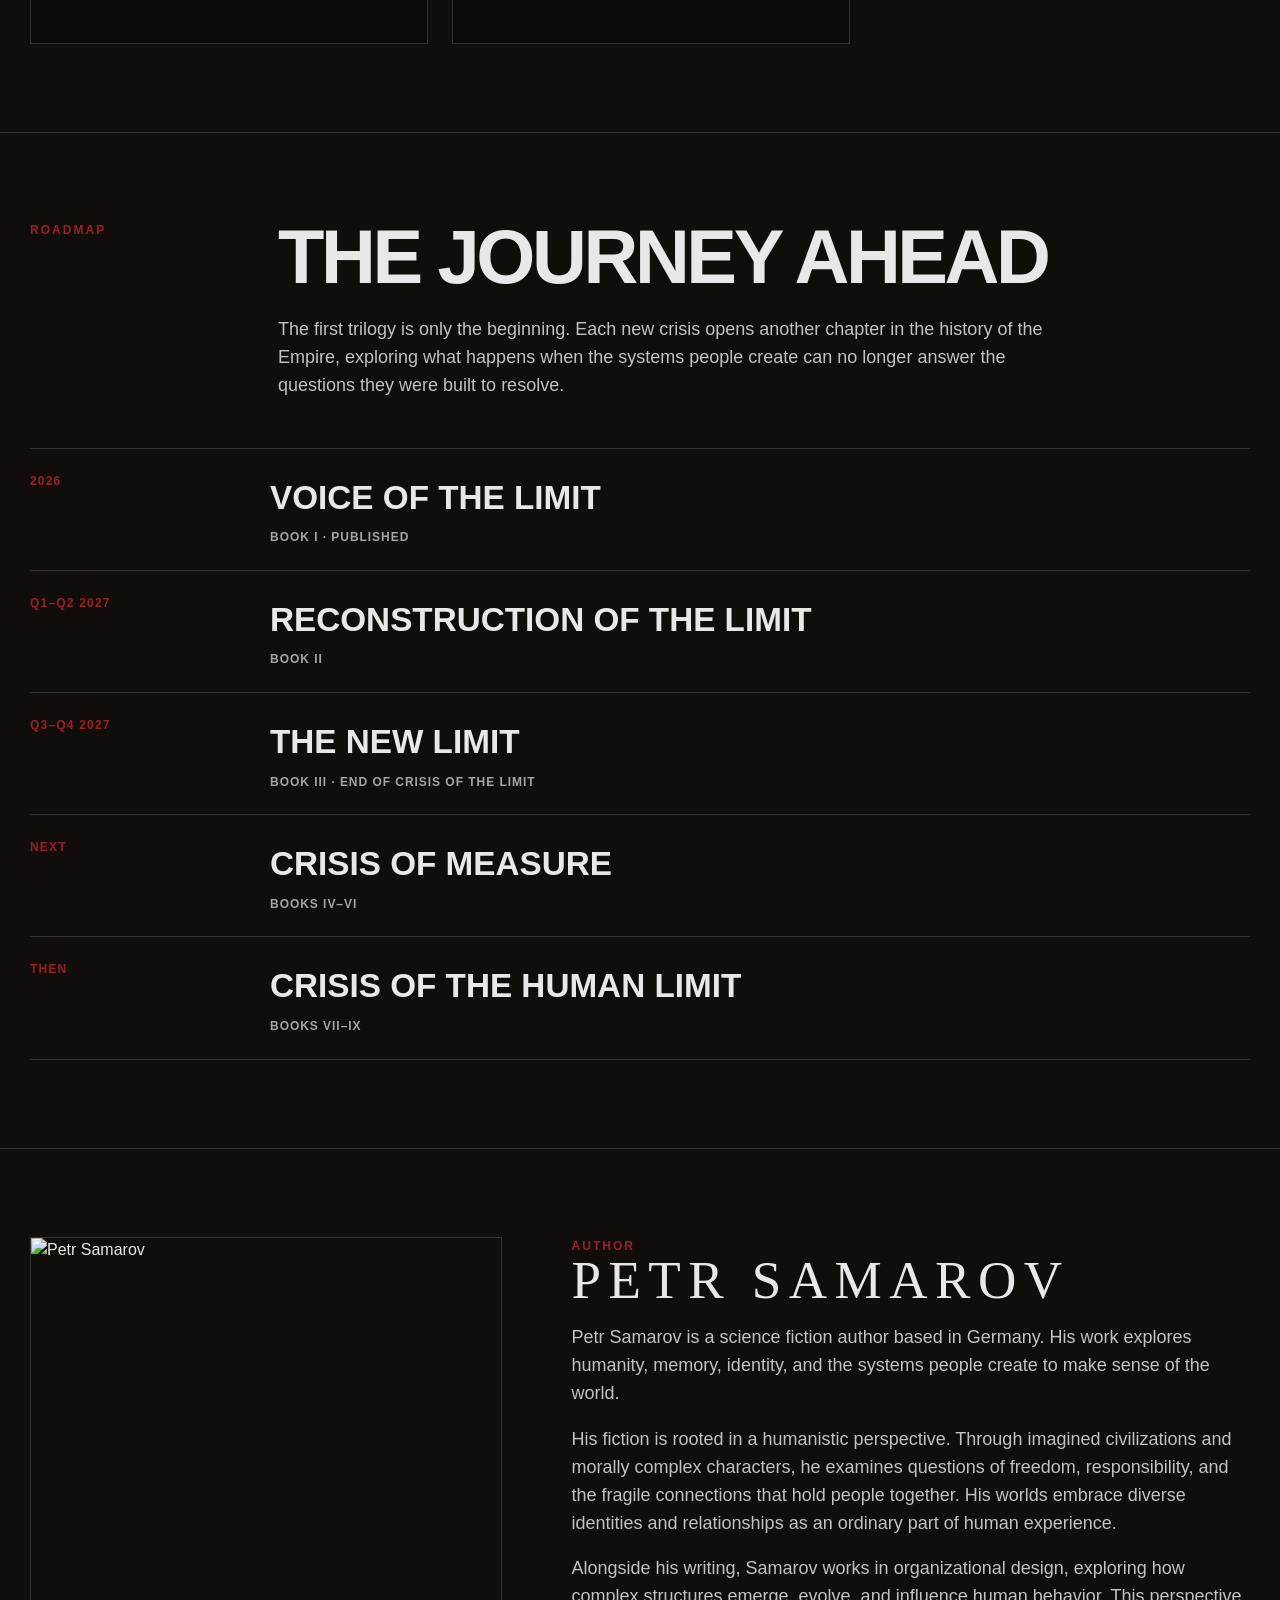
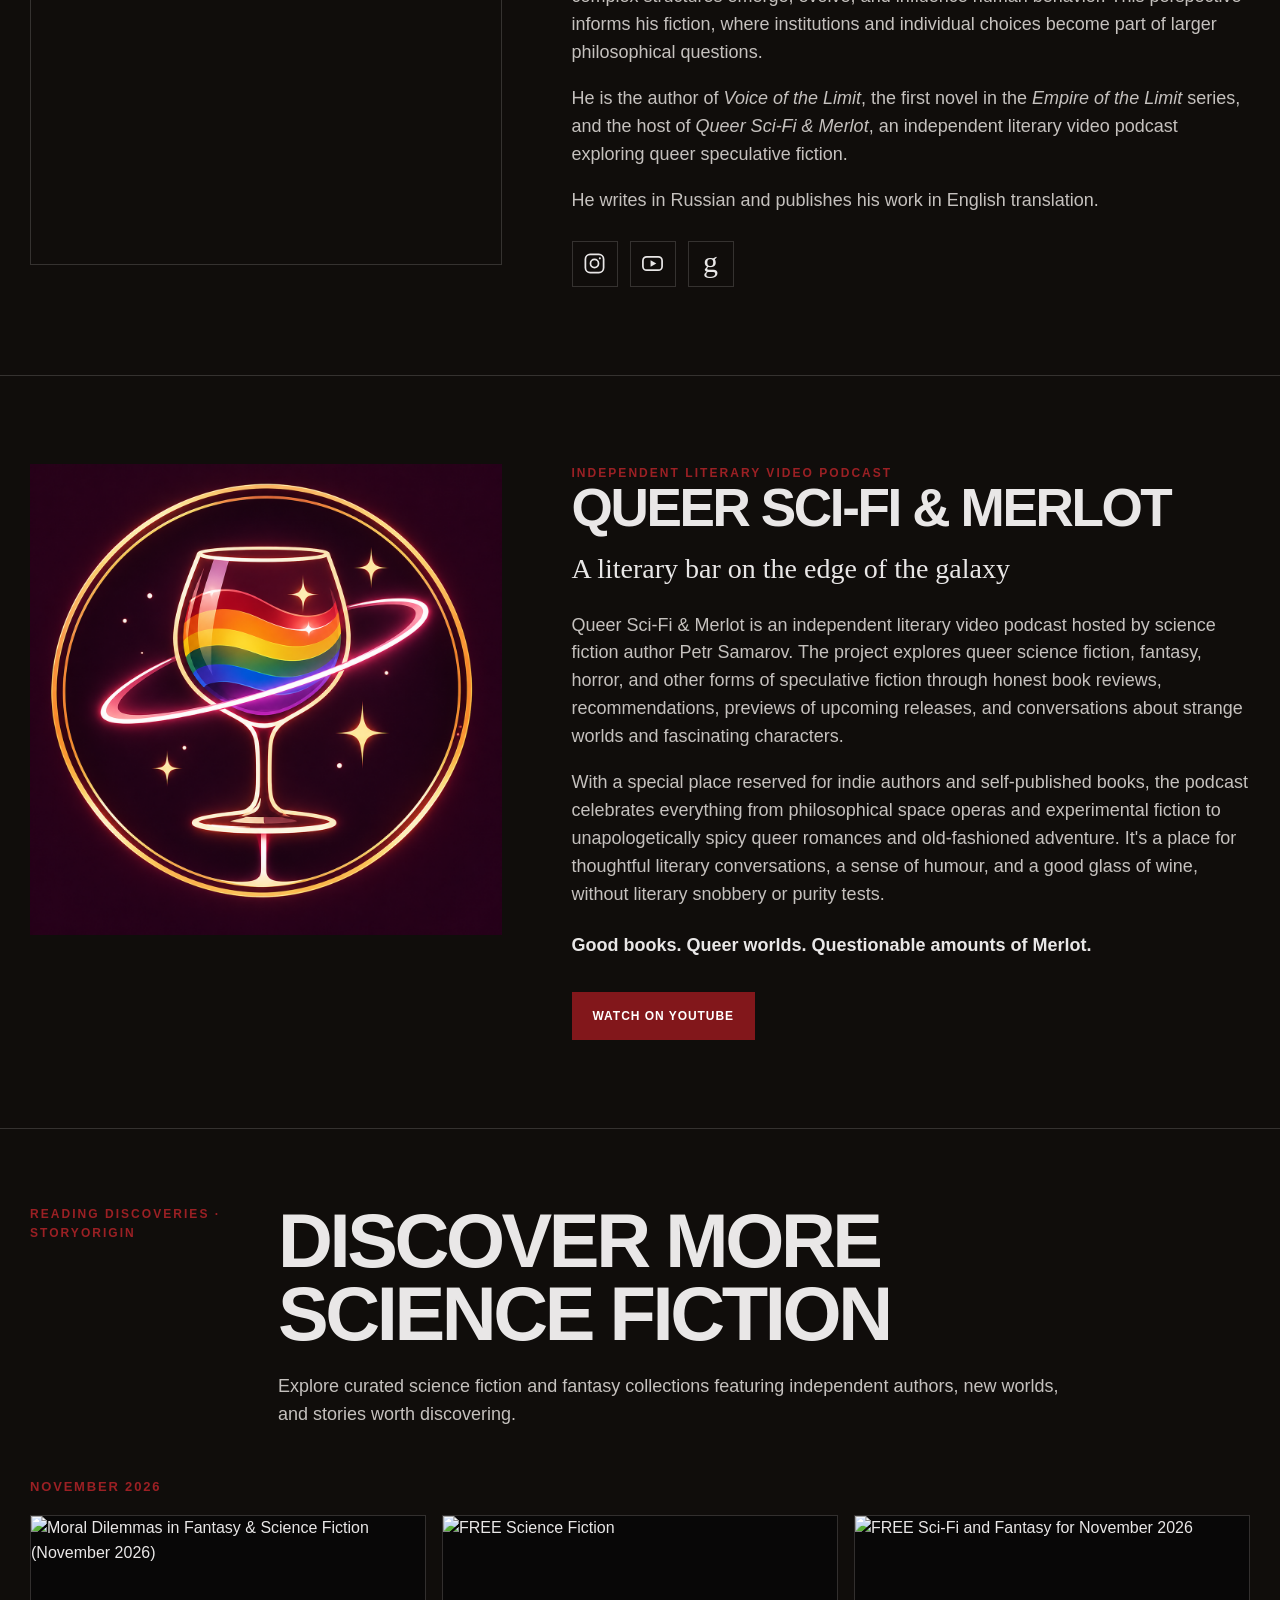
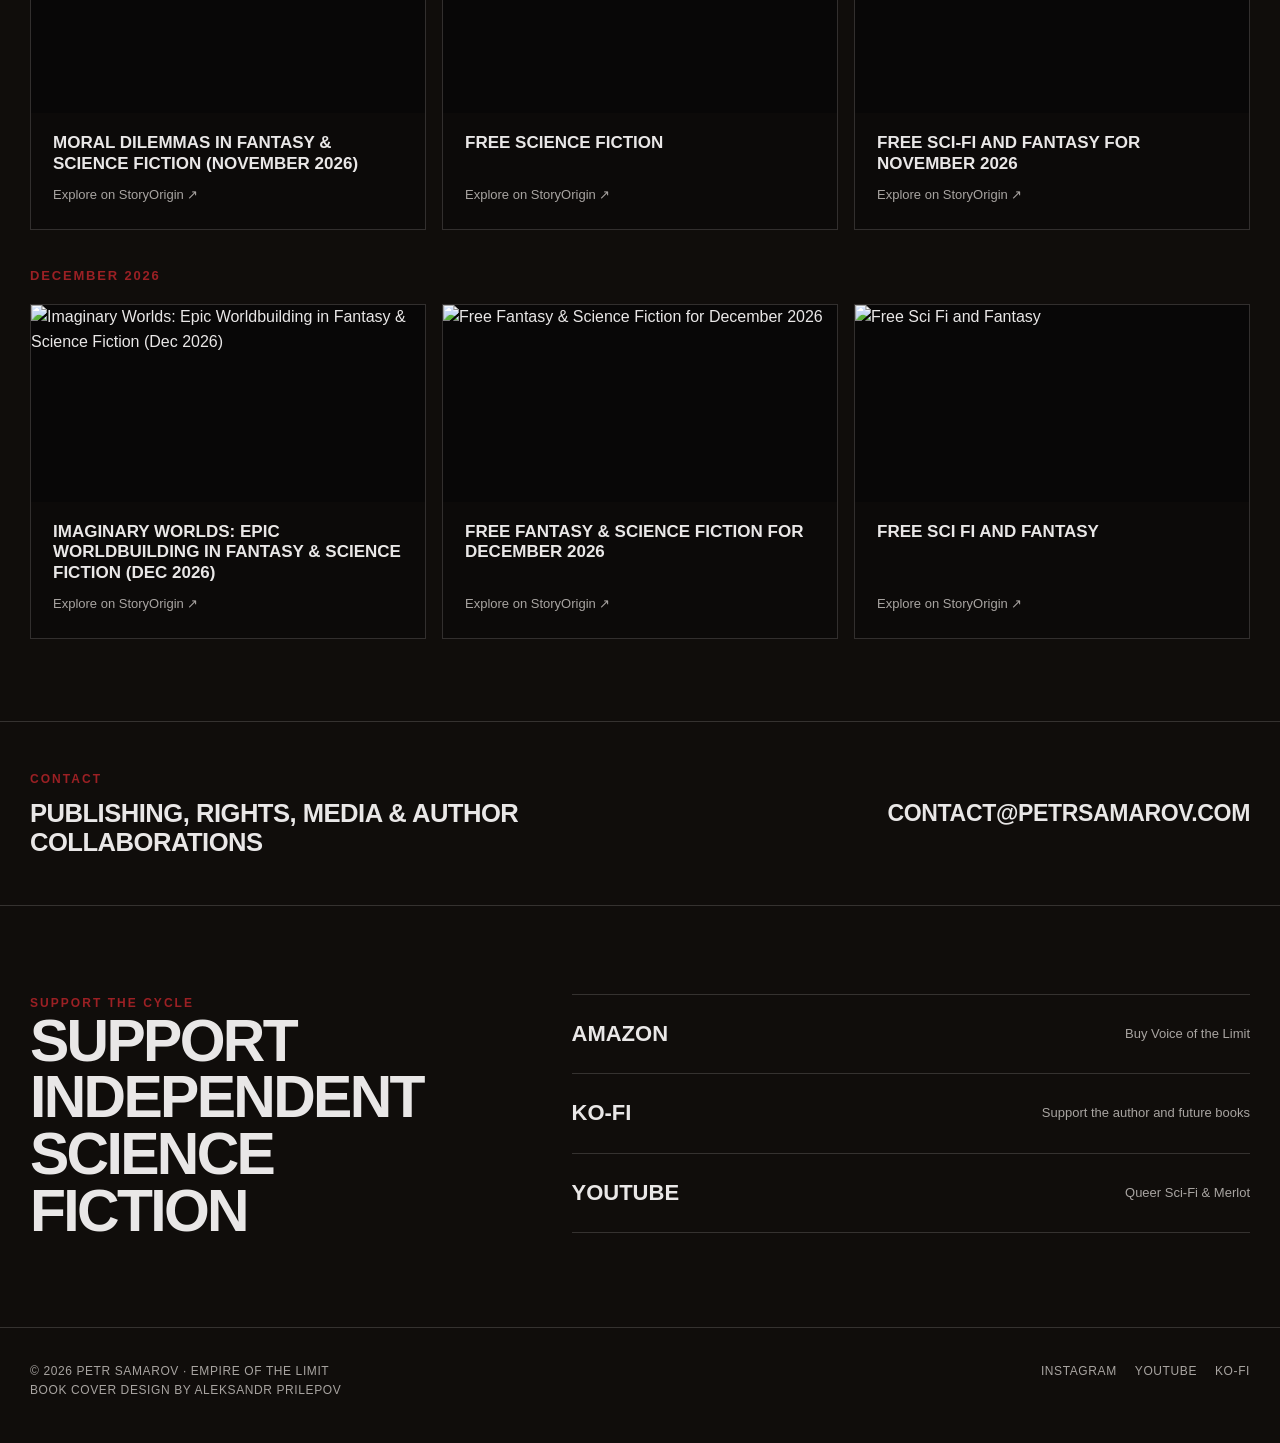
==== commit 83f25019: "Switch author photo to November portrait" ====
--- a/petrsamarov_landing/index.html
+++ b/petrsamarov_landing/index.html
@@ -357,7 +357,7 @@
 
       <img
         class="author-photo"
-        src="assets/author-portrait-2026.jpg"
+        src="assets/author-portrait-nov2026.jpg"
         alt="Petr Samarov"
       >
 
--- a/petrsamarov_landing/assets/styles.css
+++ b/petrsamarov_landing/assets/styles.css
@@ -81,7 +81,7 @@
 .poster-block .big{font-size:clamp(42px,6vw,76px);font-weight:900;line-height:.88;letter-spacing:-.05em;text-transform:uppercase}
 .content-block h2{font-size:clamp(38px,5vw,65px)}
 .content-block p{font-size:18px;color:#c5c1be;max-width:700px}
-.author-photo{width:100%;display:block;filter:grayscale(1);border:1px solid var(--line)}
+.author-photo{width:100%;height:auto;display:block;aspect-ratio:3/4;object-fit:contain;border:1px solid var(--line)}
 .author-name{font-family:var(--serif);font-weight:400!important;letter-spacing:.14em!important;text-transform:uppercase}
 .support-list{border-top:1px solid var(--line)}
 .support-link{display:grid;grid-template-columns:1fr auto;gap:24px;align-items:center;padding:22px 0;border-bottom:1px solid var(--line);text-decoration:none}
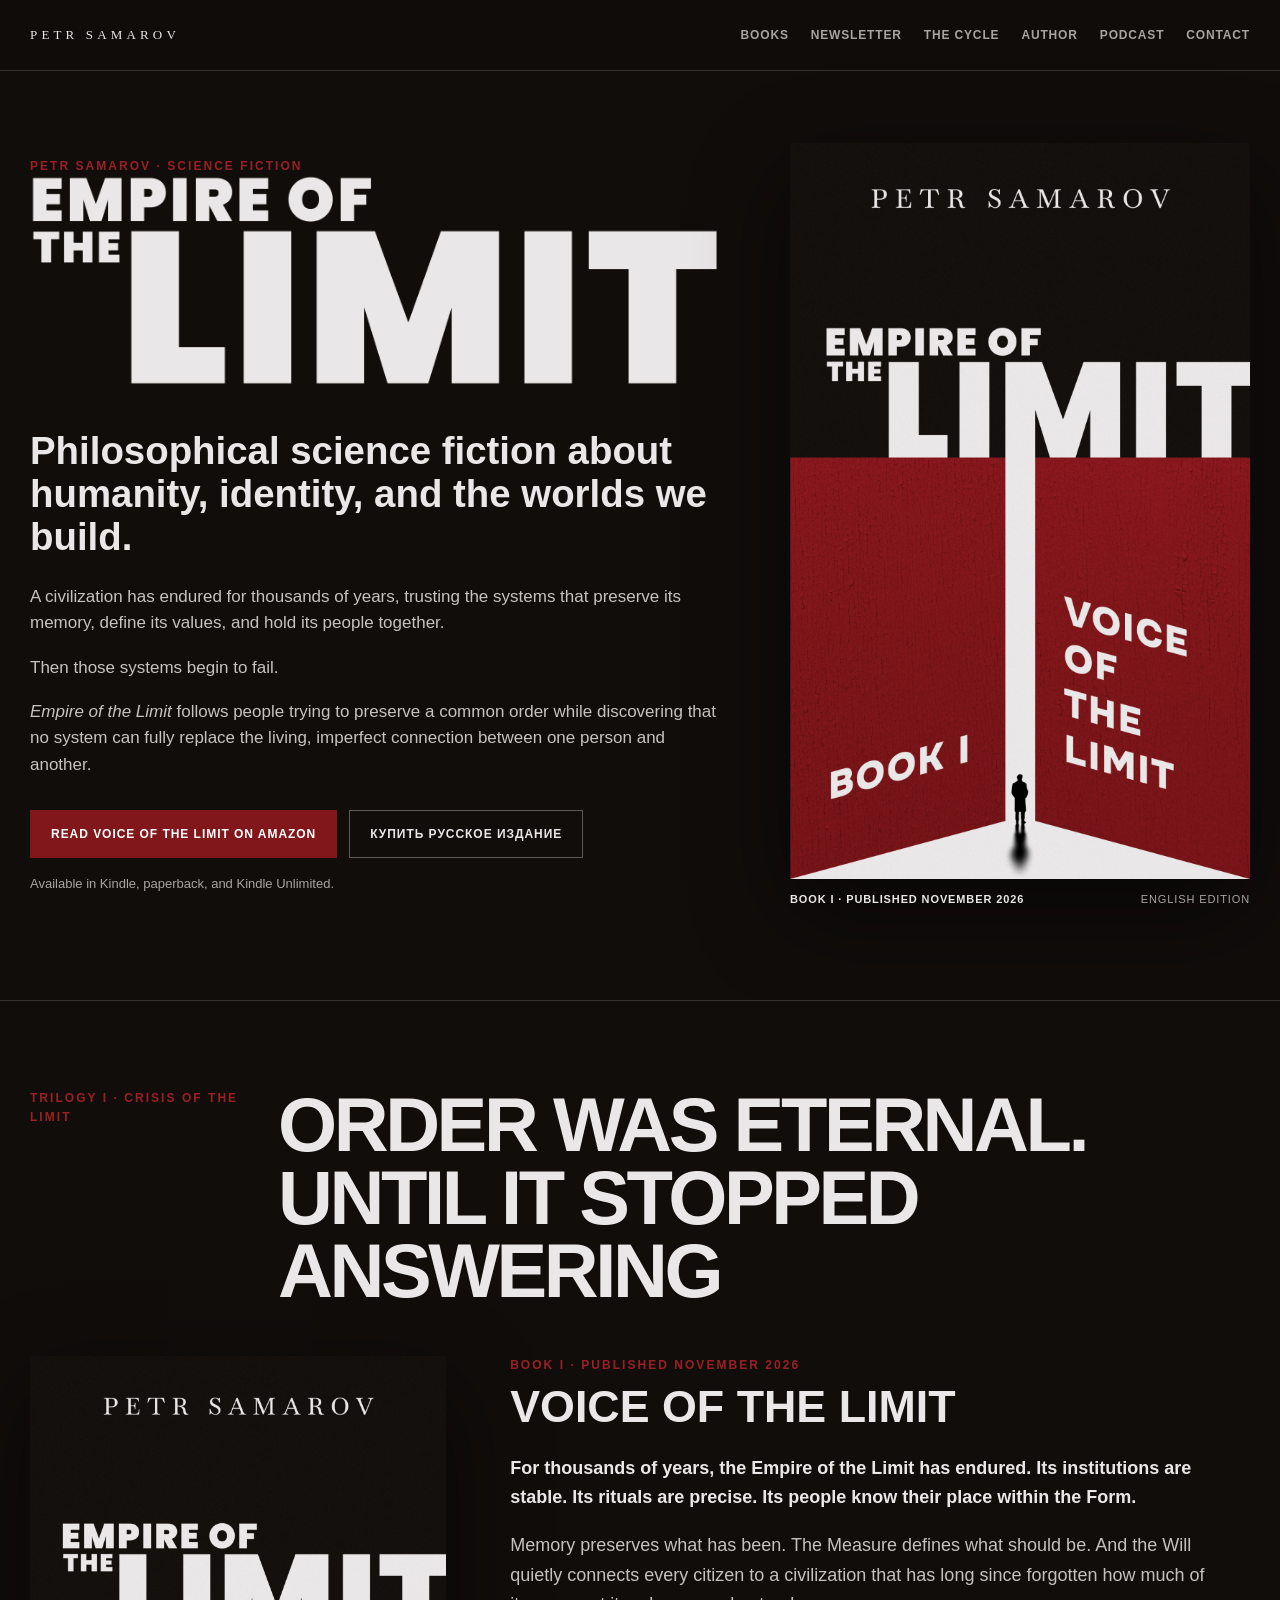
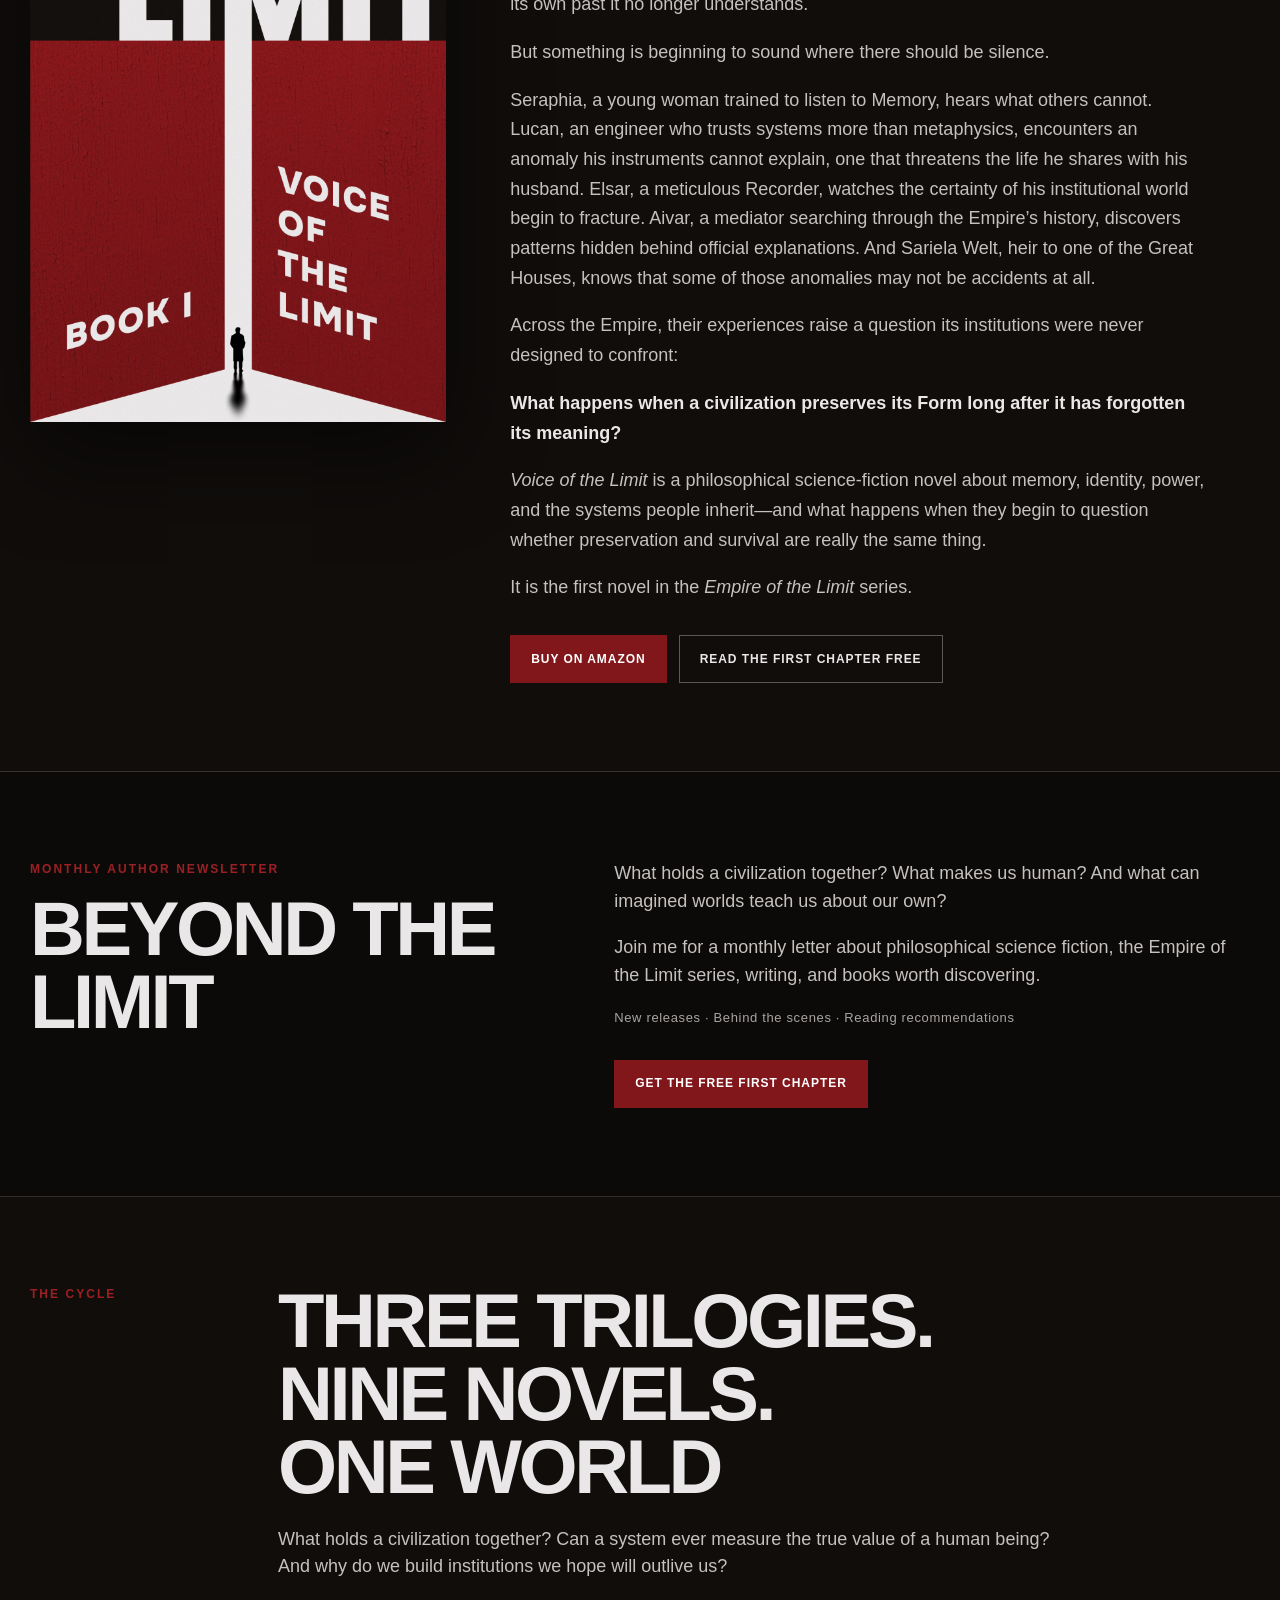
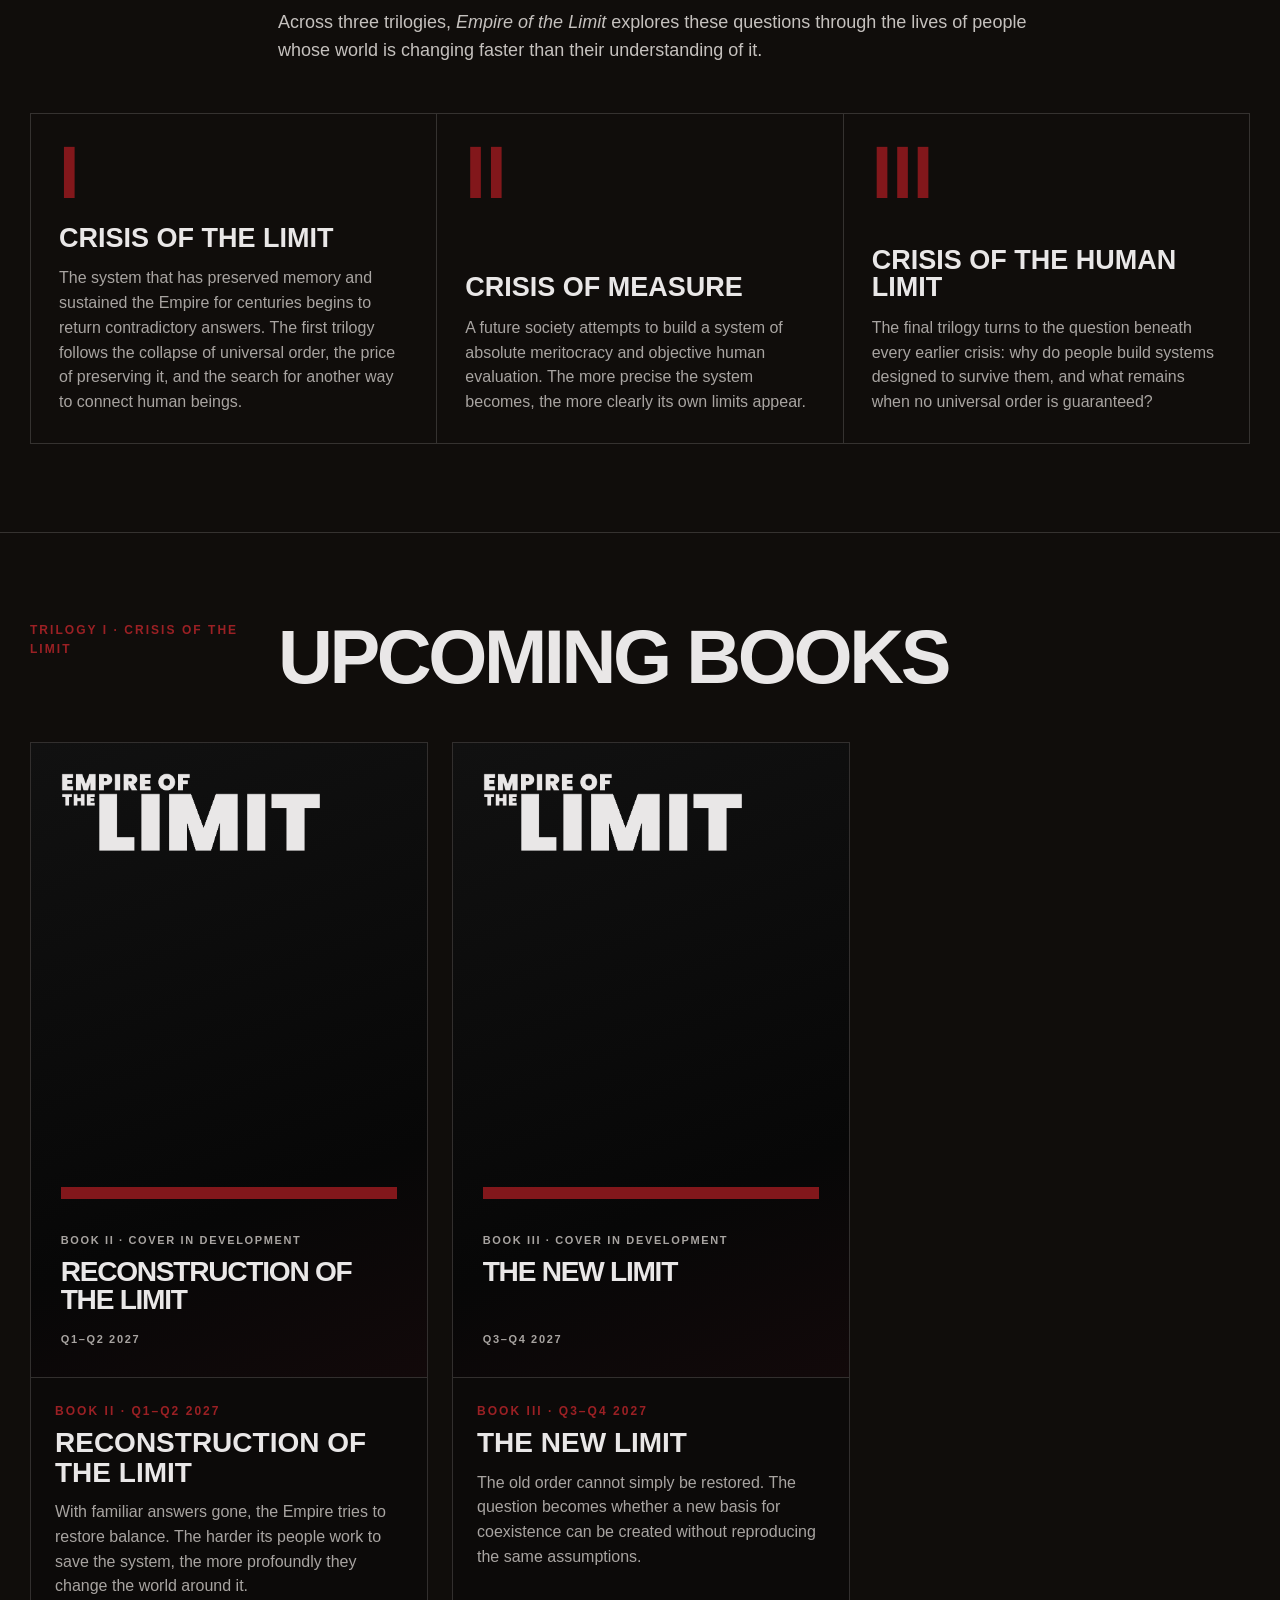
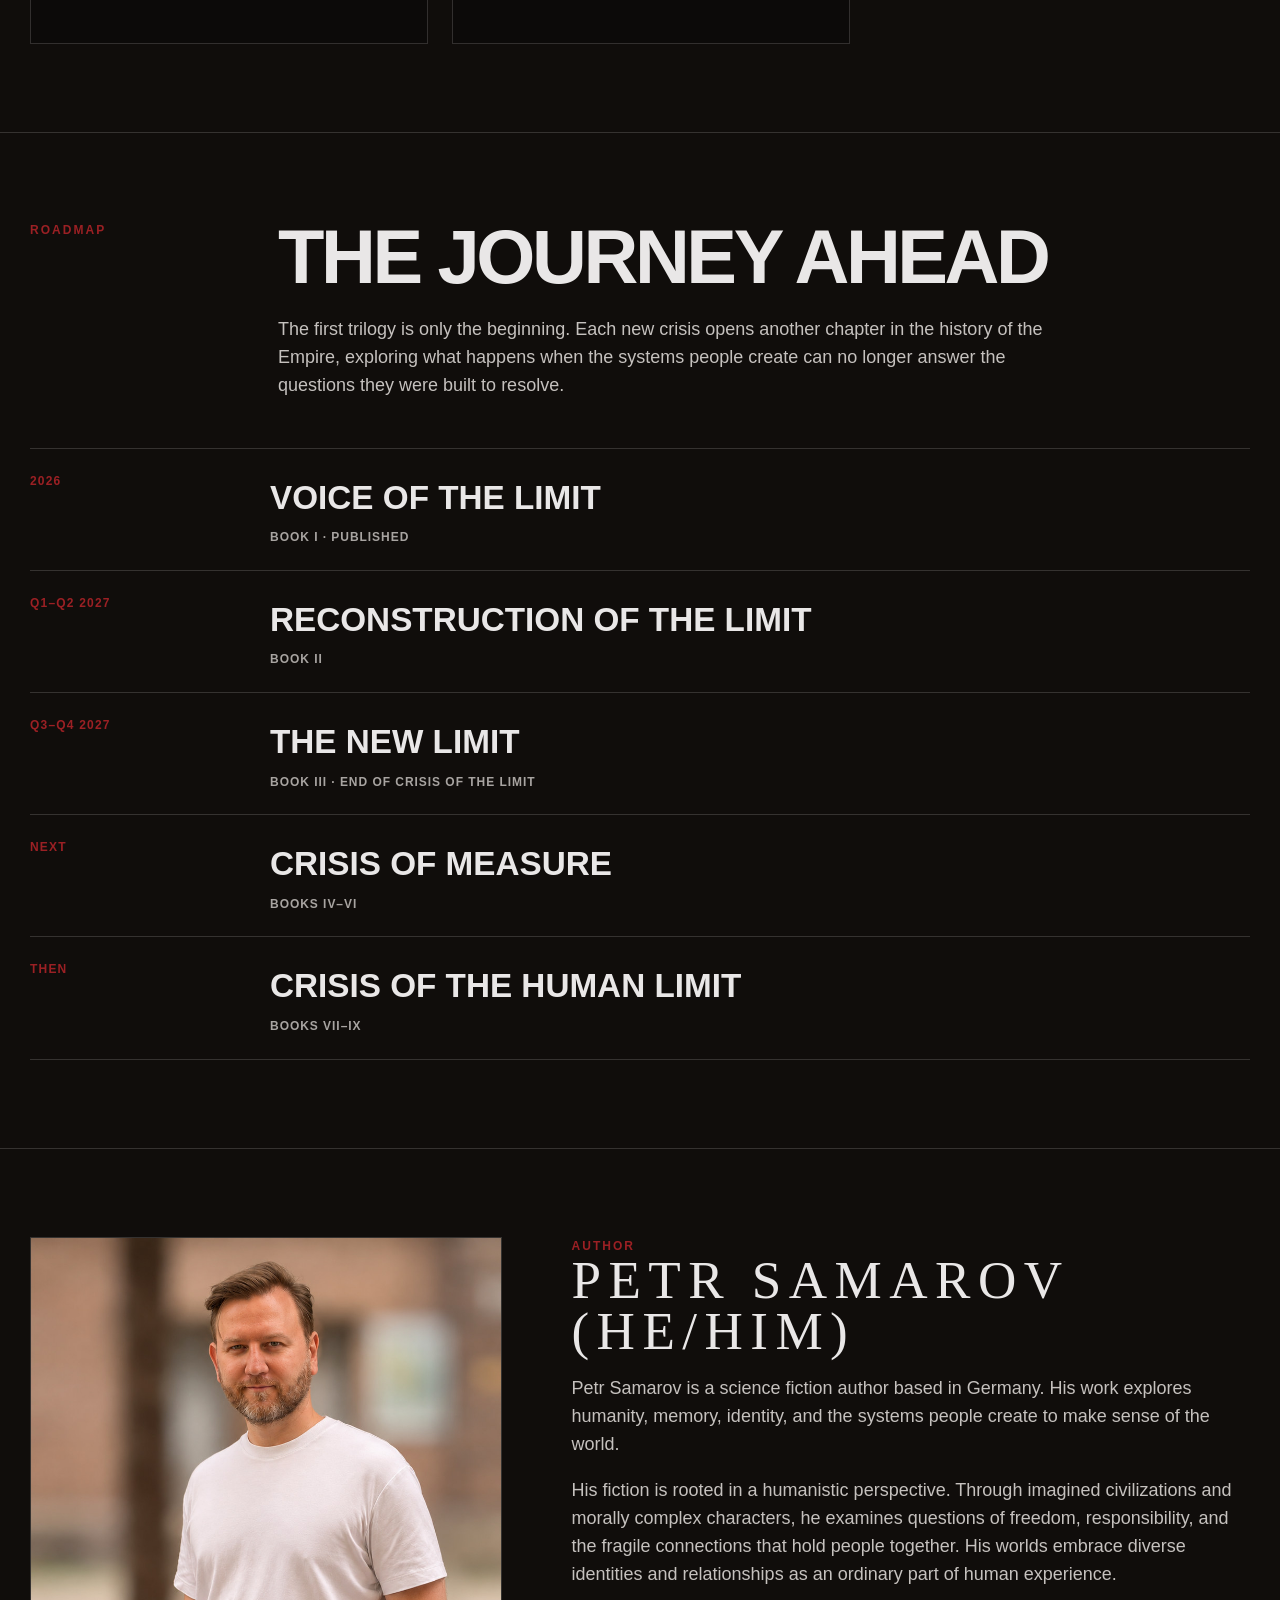
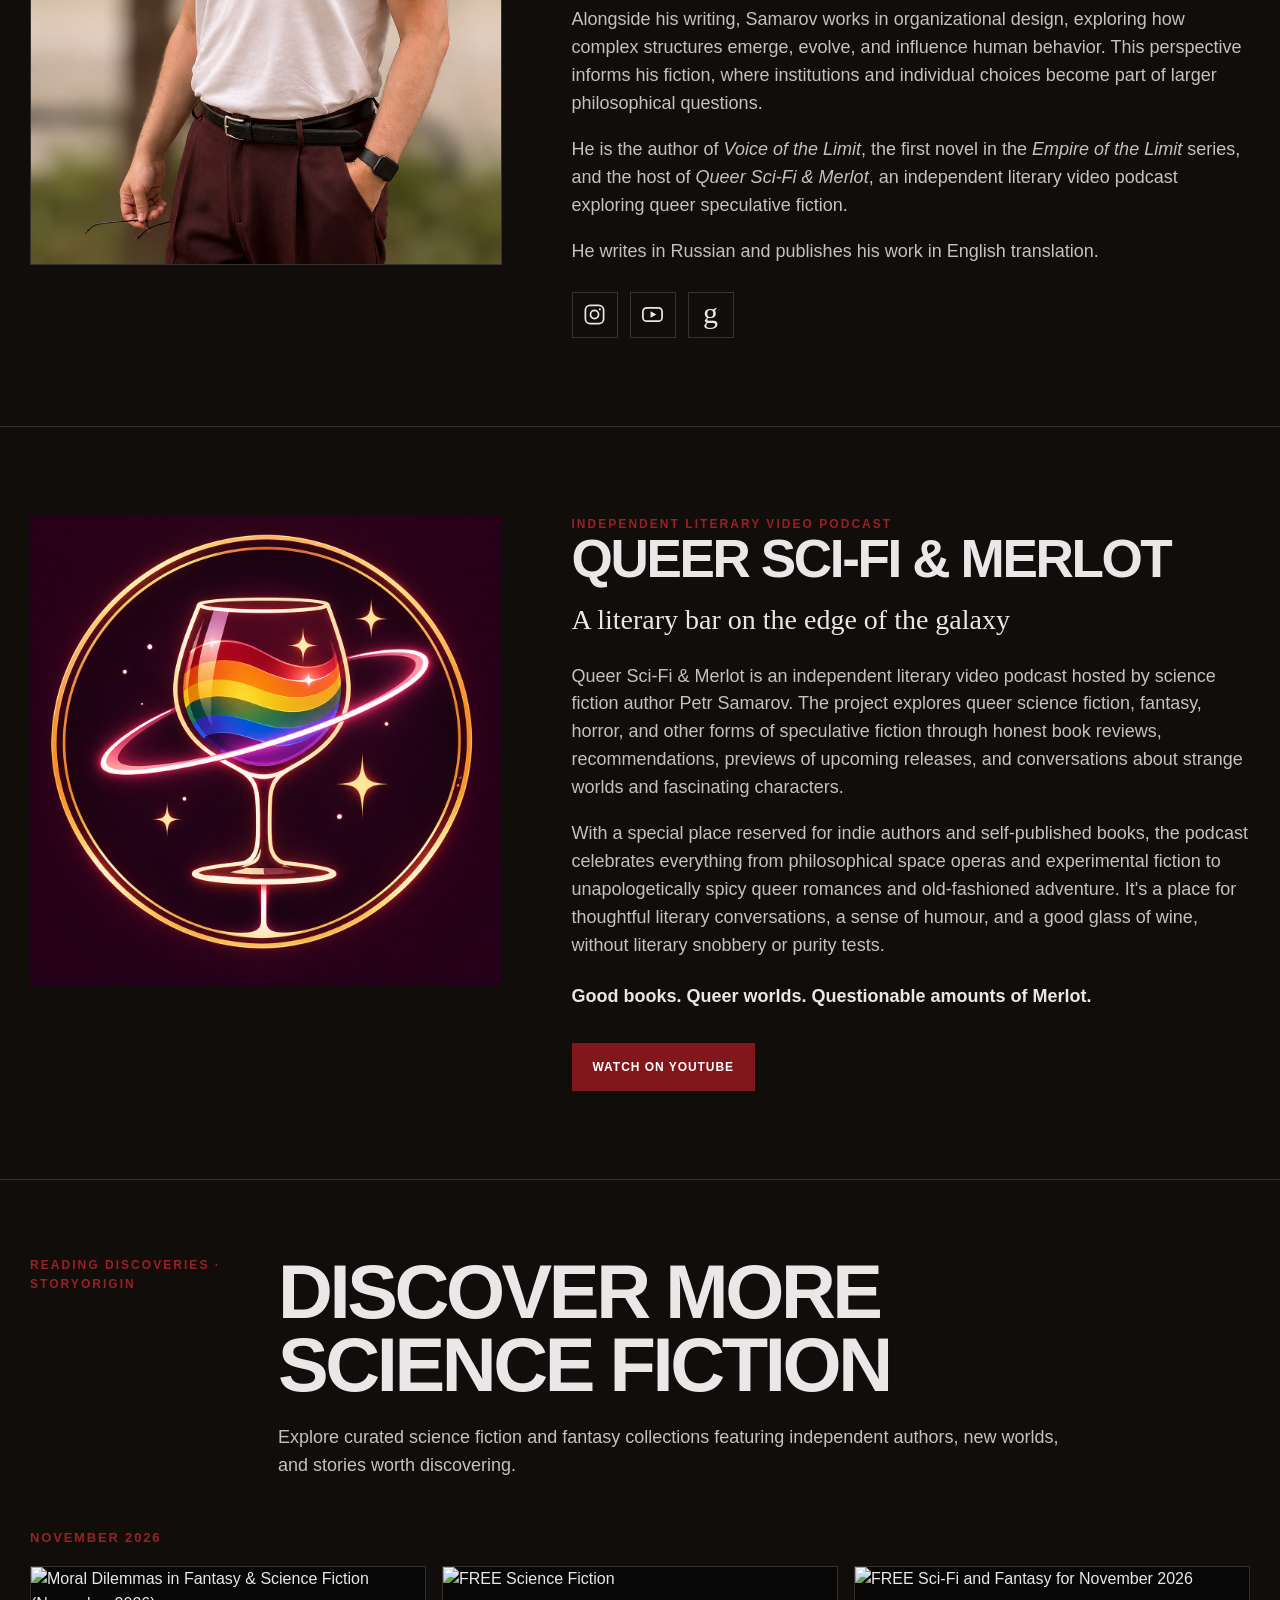
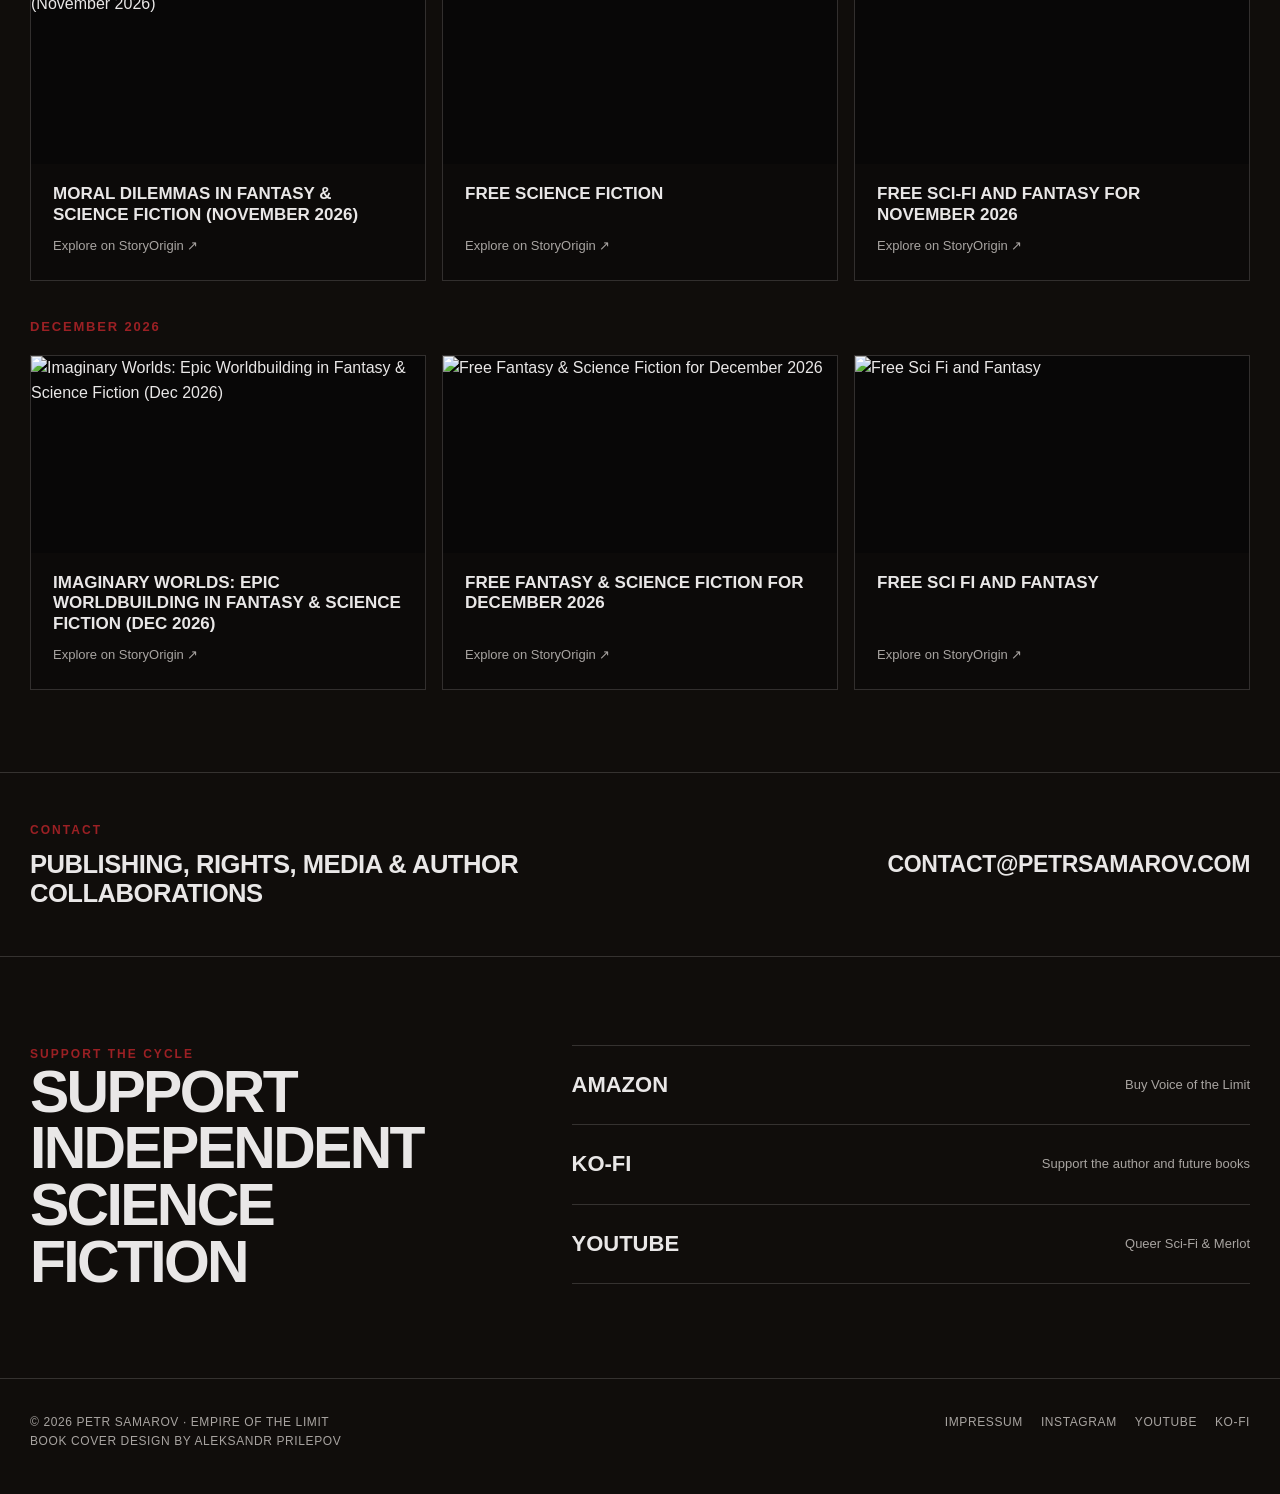
==== commit ff6a8098: "Add author pronouns and Impressum footer link" ====
--- a/petrsamarov_landing/index.html
+++ b/petrsamarov_landing/index.html
@@ -368,7 +368,7 @@
         </div>
 
         <h2 class="author-name">
-          Petr Samarov
+          Petr Samarov <span class="author-pronouns">(he/him)</span>
         </h2>
 
         <p>Petr Samarov is a science fiction author based in Germany. His work explores humanity, memory, identity, and the systems people create to make sense of the world.</p>
@@ -546,6 +546,7 @@
     </div>
 
     <div class="footer-links">
+      <a href="/impressum/">Impressum</a>
 
       
 
